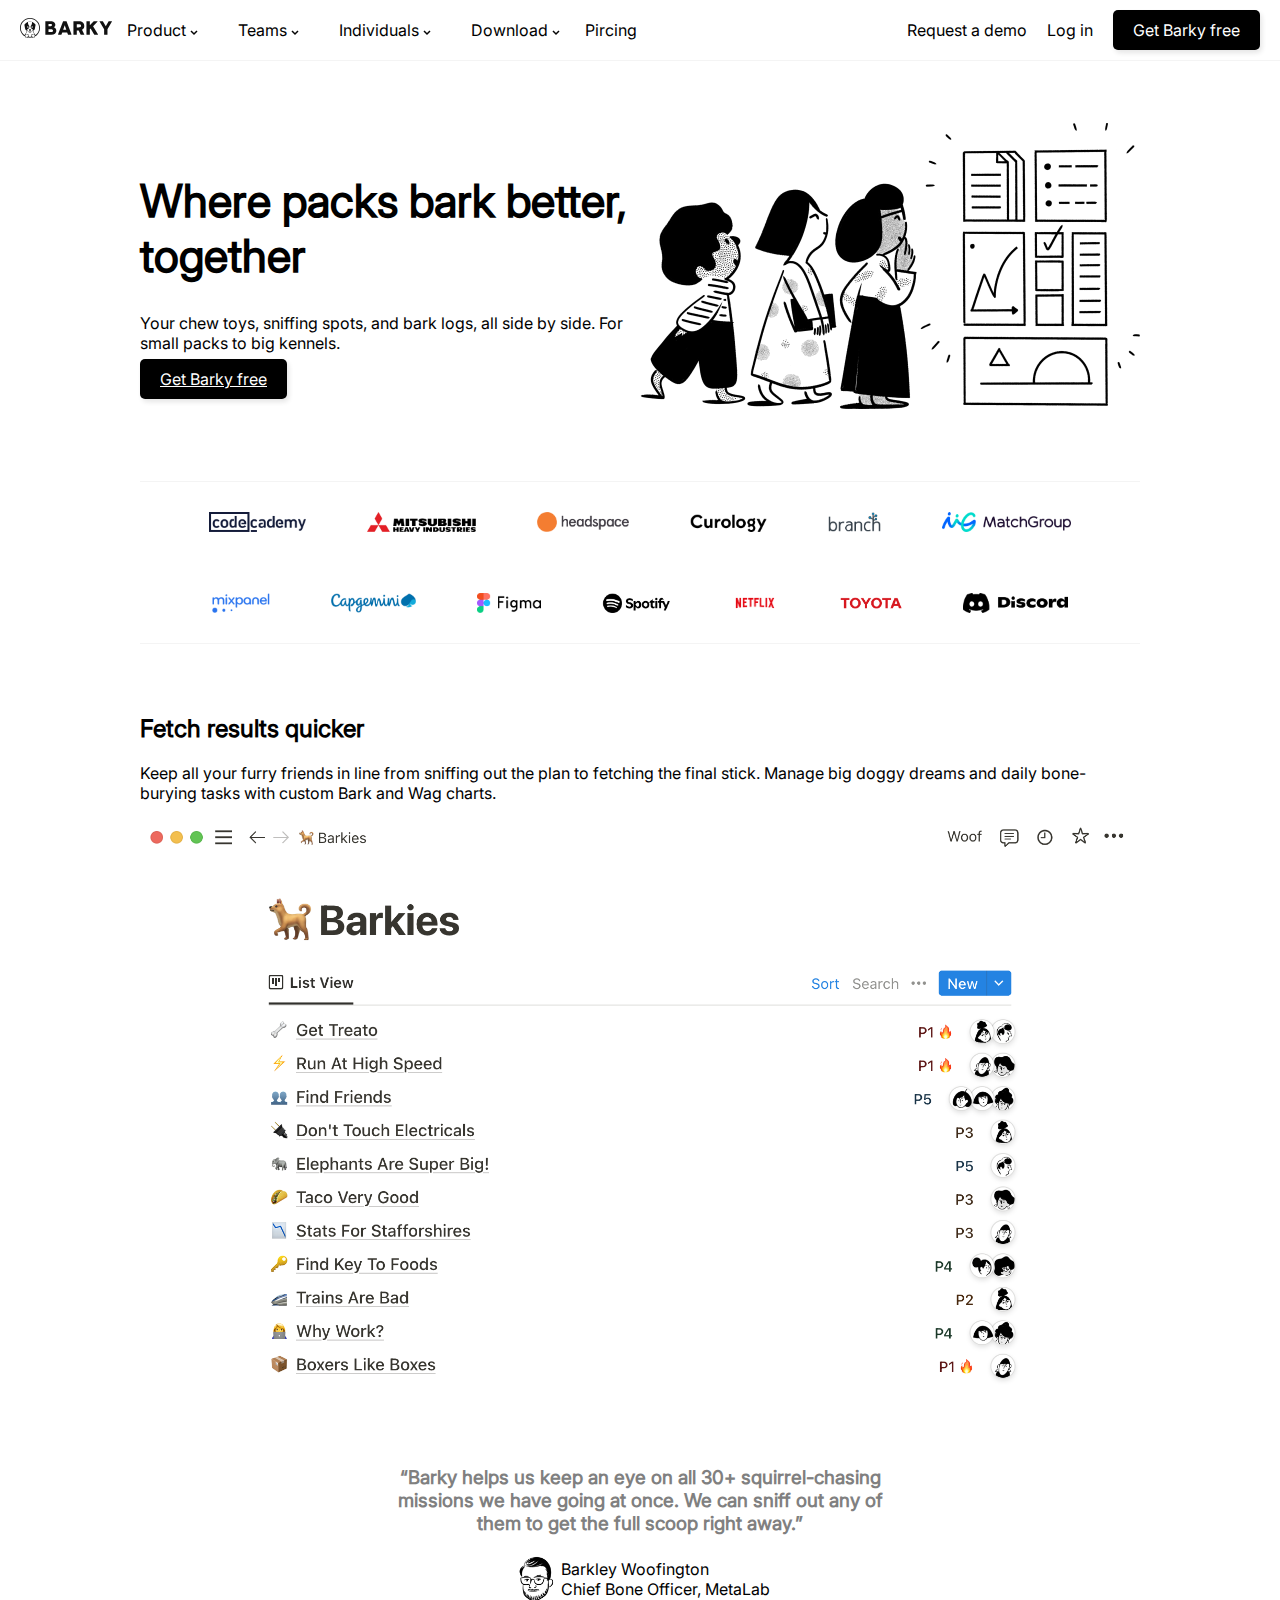
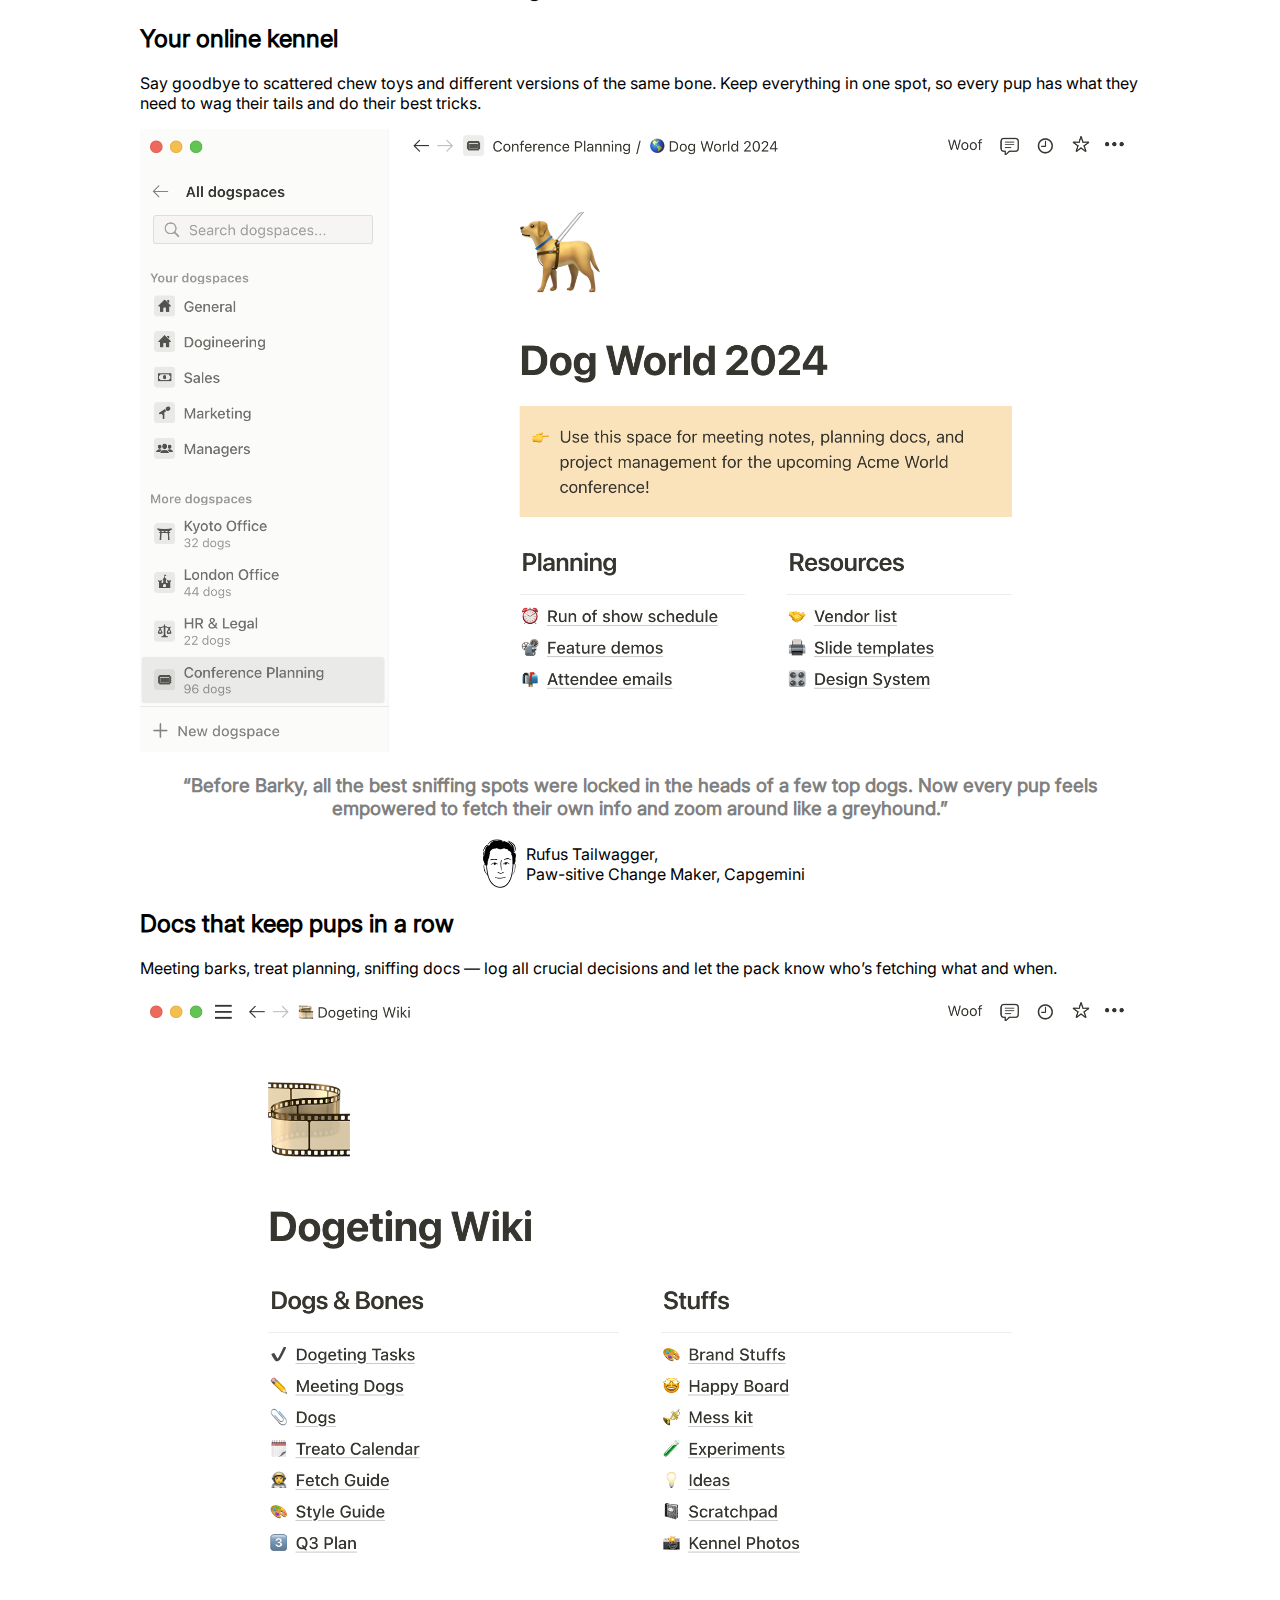
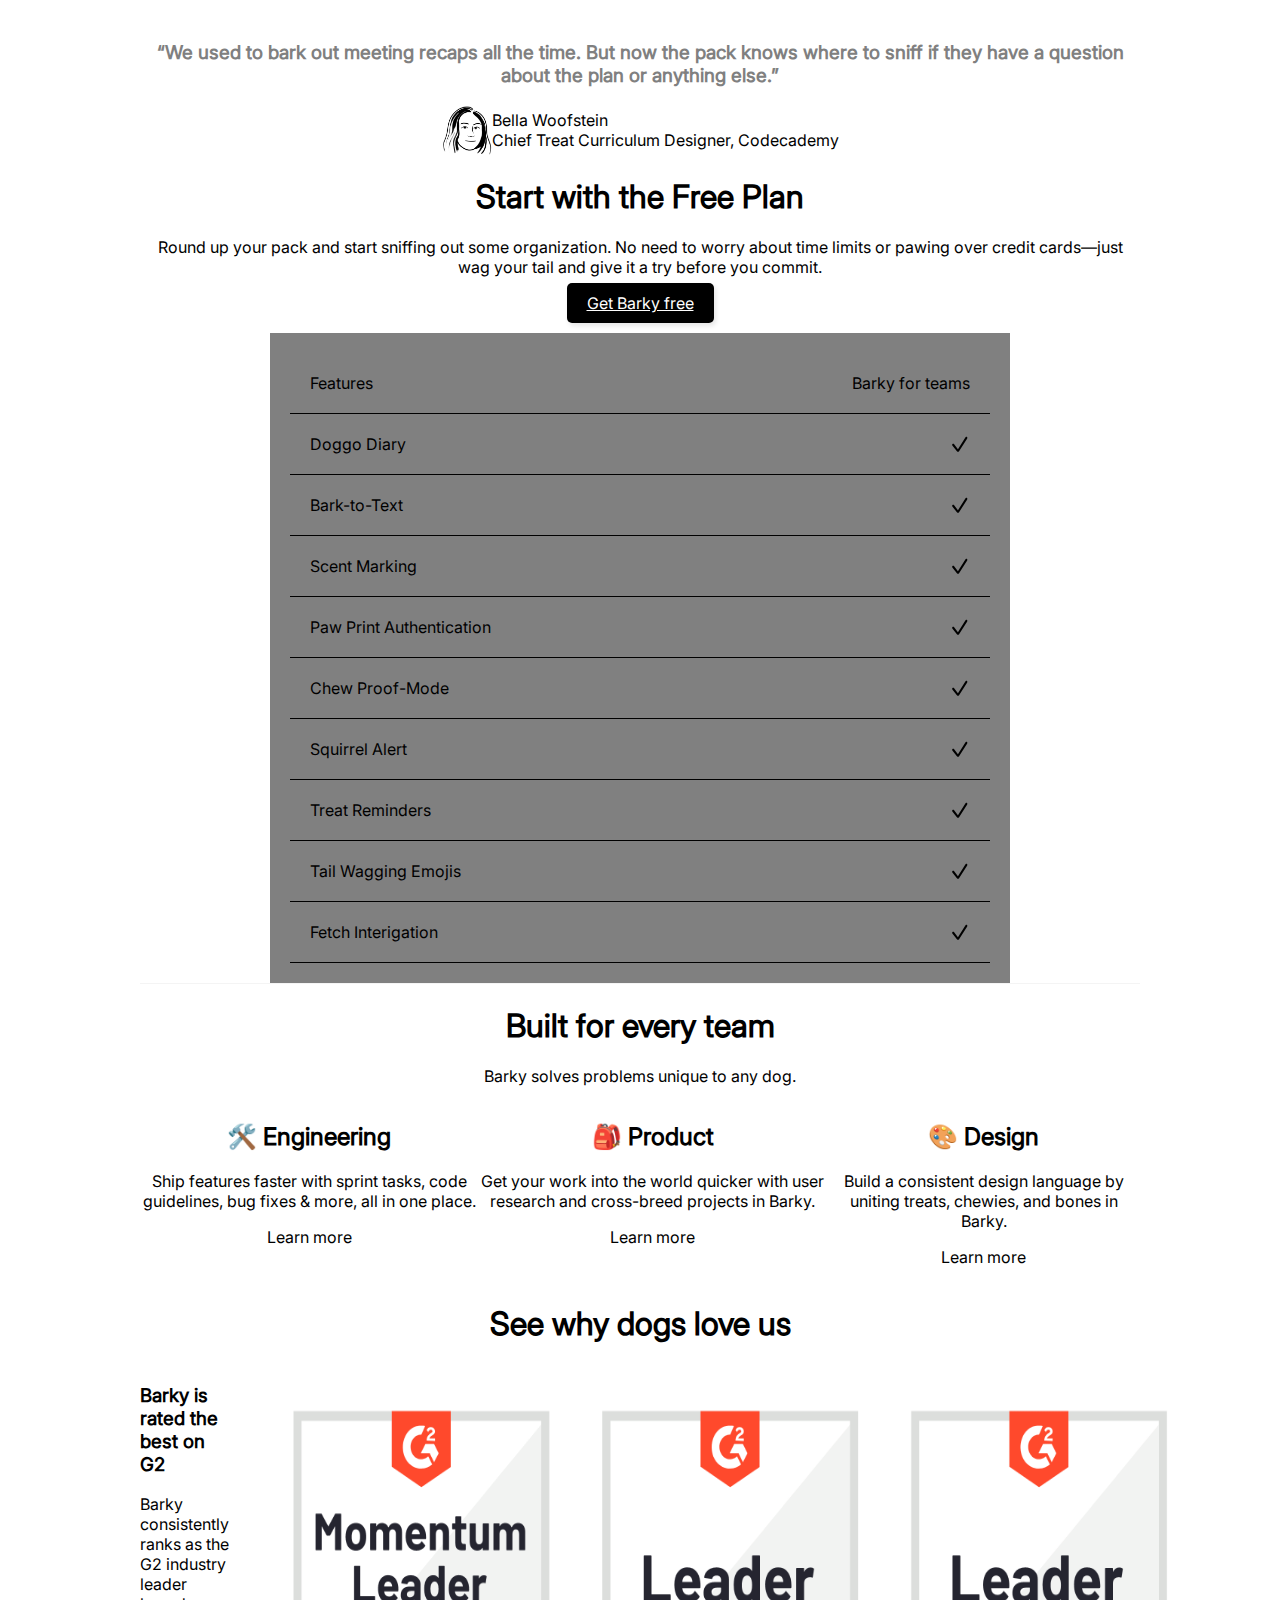
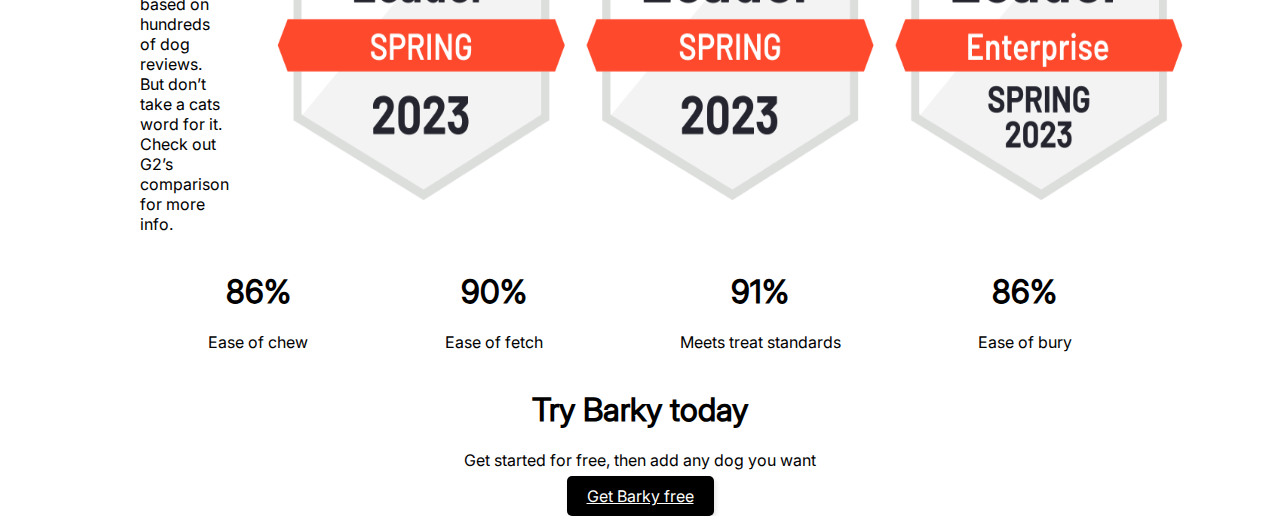
==== index.html @ e31aa0f7 "Main är bygd, saknar design." ====
<!DOCTYPE html>
<html>

<head>
    <meta charset="utf-8">
    <title>Barky</title>
    <link rel="stylesheet" href="index.css">
</head>

<body>
    <header>
        <div class="navbar">
            <div class="logo">
                <img src="material/brand.svg" alt="Logo" />
            </div>
            <div class="menu">
                <div class="menu-item">Product <img src="material/nav-caret.svg">
                    <div class="dropdown-content">

                        <div class="dropdown-item">
                            <img src="material/nav-icon-01.svg" class="dropdown-logo">
                            <div class="dropdown-text">
                                <p class="dropdown-title">AI</p>
                                <p class="dropdown-description">Integrated AI assistant</p>
                            </div>
                        </div>
                        <div class="dropdown-item">
                            <img src="material/nav-icon-02.svg" class="dropdown-logo">
                            <div class="dropdown-text">
                                <p class="dropdown-title">Docs</p>
                                <p class="dropdown-description">Simple & powerful</p>
                            </div>
                        </div>
                        <div class="dropdown-item">
                            <img src="material/nav-icon-03.svg" class="dropdown-logo">
                            <div class="dropdown-text">
                                <p class="dropdown-title">Wikis</p>
                                <p class="dropdown-description">Centralize your knowledge</p>
                            </div>
                        </div>
                        <div class="dropdown-item">
                            <img src="material/nav-icon-04.svg" class="dropdown-logo">
                            <div class="dropdown-text">
                                <p class="dropdown-title">Projects</p>
                                <p class="dropdown-description">For every team or size</p>
                            </div>
                        </div>
                        <div class="dropdown-item">
                            <img src="material/nav-icon-05.svg" class="dropdown-logo">
                            <div class="dropdown-text">
                                <p class="dropdown-title">Calendar</p>
                                <p class="dropdown-description">Time and work, together</p>
                            </div>
                        </div>
                        <div class="dropdown-item">
                            <img src="material/nav-icon-06.svg" class="dropdown-logo">
                            <div class="dropdown-text">
                                <p class="dropdown-title">Sites</p>
                                <p class="dropdown-description">Publish anything, fast</p>
                            </div>
                        </div>
                        <div class="dropdown-item">
                            <img src="material/nav-icon-07.svg" class="dropdown-logo">
                            <div class="dropdown-text">
                                <p class="dropdown-title">Templates</p>
                                <p class="dropdown-description">Setups to get you started</p>
                            </div>
                        </div>
                    </div>
                </div>
                <div class="menu-item">Teams <img src="material/nav-caret.svg">
                    <div class="dropdown-content">
                        <div class="dropdown-item">
                            <div class="dropdown-text">
                                <p class="dropdown-title">Product</p>
                            </div>
                        </div>
                        <div class="dropdown-item">
                            <div class="dropdown-text">
                                <p class="dropdown-title">Engineering</p>
                            </div>
                        </div>
                        <div class="dropdown-item">
                            <div class="dropdown-text">
                                <p class="dropdown-title">Design</p>
                            </div>
                        </div>
                        <div class="dropdown-item">
                            <div class="dropdown-text">
                                <p class="dropdown-title">Marketing</p>
                            </div>
                        </div>
                        <div class="dropdown-item">
                            <div class="dropdown-text">
                                <p class="dropdown-title">IT</p>
                            </div>
                        </div>
                        <div class="dropdown-item">
                            <div class="dropdown-text">
                                <p class="dropdown-title">Startups</p>
                            </div>
                        </div>
                        <div class="dropdown-item">
                            <div class="dropdown-text">
                                <p class="dropdown-title">Enterprise</p>

                            </div>
                        </div>
                    </div>
                </div>
                <div class="menu-item">Individuals <img src="material/nav-caret.svg">
                    <div class="dropdown-content">
                        <div class="dropdown-item">
                            <div class="dropdown-text">
                                <p class="dropdown-title">Personal</p>
                            </div>
                        </div>
                        <div class="dropdown-item">
                            <div class="dropdown-text">
                                <p class="dropdown-title">Students</p>
                            </div>
                        </div>
                        <div class="dropdown-item">
                            <div class="dropdown-text">
                                <p class="dropdown-title">Teachers</p>
                            </div>
                        </div>
                        <div class="dropdown-item">
                            <div class="dropdown-text">
                                <p class="dropdown-title">Creators</p>
                            </div>
                        </div>
                    </div>
                </div>
                <div class="menu-item">Download <img src="material/nav-caret.svg">
                    <div class="dropdown-content">
                        <div class="dropdown-item">
                            <div class="dropdown-text">
                                <p class="dropdown-title">Barky</p>
                            </div>
                        </div>
                        <div class="dropdown-item">
                            <div class="dropdown-text">
                                <p class="dropdown-title">Calendar</p>
                            </div>
                        </div>
                        <div class="dropdown-item">
                            <div class="dropdown-text">
                                <p class="dropdown-title">Web Clipper</p>
                            </div>
                        </div>
                        <div class="dropdown-item">
                            <div class="dropdown-text">
                                <p class="dropdown-description">Barky is always at home right in your browser
                                </p>
                            </div>
                        </div>
                    </div>
                </div>
                <div class="right-item">Pircing</div>
            </div>
            <div class="right-menu">
                <div class="right-item">Request a demo</div>
                <div class="right-item">Log in</div>
                <div class="right-item box">Get Barky free</div>
            </div>
        </div>

    </header>
    <main>
        <div id="section-1">
            <div class="text-1">
                <h1>Where packs bark better, together</h1>
                <p>Your chew toys, sniffing spots, and bark logs, all side by side. For small packs to big kennels.
                </p>
                <a class="box" href="">Get Barky free</a>
            </div>

            <img class="tres" src="material/teams-hero.png" alt="">
        </div>
        <div id="section-2">
            <img src="material/company-logo-01.png" alt="">
            <img src="material/company-logo-02.png" alt="">
            <img src="material/company-logo-03.png" alt="">
            <img src="material/company-logo-04.png" alt="">
            <img src="material/company-logo-05.png" alt="">
            <img src="material/company-logo-06.png" alt="">
            <img src="material/company-logo-07.png" alt="">
            <img src="material/company-logo-08.png" alt="">
            <img src="material/company-logo-09.png" alt="">
            <img src="material/company-logo-10.png" alt="">
            <img src="material/company-logo-11.png" alt="">
            <img src="material/company-logo-12.png" alt="">
            <img src="material/company-logo-13.png" alt="">
        </div>
        <div id="section-3">
            <div class="paragraph">
                <h2>Fetch results quicker</h2>
                <p>Keep all your furry friends in line from sniffing out the plan to fetching the final stick. Manage
                    big doggy dreams and daily bone-burying tasks with custom Bark and Wag charts.
                </p>
            </div>
            <img class="hund-bild" src="material/usp-01.png" alt="">
            <h3>“Barky helps us keep an eye on all 30+ squirrel-chasing <br> missions we have going at once. We can
                sniff out
                any of <br> them to get the full scoop right away.”</h3>
            <div class="logo-text">
                <img src="material/face-01.png" alt="">
                <div>
                    <p>Barkley Woofington</p>
                    <p>Chief Bone Officer, MetaLab</p>
                </div>
            </div>
        </div>
        <div id="section-3">
            <div class="paragraph">
                <h2>Your online kennel</h2>
                <p>Say goodbye to scattered chew toys and different versions of the same bone. Keep everything in one
                    spot, so every pup has what they need to wag their tails and do their best tricks.
                </p>
            </div>
            <img class="hund-bild" src="material/usp-02.png" alt="">
            <h3>“Before Barky, all the best sniffing spots were locked in the heads of a few top dogs. Now every pup
                feels empowered to fetch their own info and zoom around like a greyhound.”
            </h3>
            <div class="logo-text">
                <img src="material/face-02.png" alt="">
                <div>
                    <p>Rufus Tailwagger, </p>
                    <p>Paw-sitive Change Maker, Capgemini</p>
                </div>
            </div>
        </div>
        <div id="section-3">
            <div class="paragraph">
                <h2>Docs that keep pups in a row</h2>
                <p>Meeting barks, treat planning, sniffing docs — log all crucial decisions and let the pack know who’s
                    fetching what and when.
                </p>
            </div>
            <img class="hund-bild" src="material/usp-03.png" alt="">
            <h3>“We used to bark out meeting recaps all the time. But now the pack knows where to sniff if they have a
                question about the plan or anything else.”</h3>
            <div class="logo-text">
                <img src="material/face-03.png" alt="">
                <div>
                    <p>Bella Woofstein</p>
                    <p>Chief Treat Curriculum Designer, Codecademy</p>
                </div>
            </div>
        </div>
        <div id="section-4">
            <div class="text-top">
                <h1>Start with the Free Plan</h1>
                <p>Round up your pack and start sniffing out some organization. No need to worry about time limits or
                    pawing over credit cards—just wag your tail and give it a try before you commit.</p>
                <a class="box" href="">Get Barky free</a>
            </div>
            <div class="grey-text-box">
                <div class="grey-text">
                    <p>Features</p>
                    <p>Barky for teams</p>
                </div>
                <div class="grey-text">
                    <p>Doggo Diary</p>
                    <img src="material/check.svg" alt="">
                </div>
                <div class="grey-text">
                    <p>Bark-to-Text</p>
                    <img src="material/check.svg" alt="">
                </div>
                <div class="grey-text">
                    <p>Scent Marking</p>
                    <img src="material/check.svg" alt="">
                </div>
                <div class="grey-text">
                    <p>Paw Print Authentication</p>
                    <img src="material/check.svg" alt="">
                </div>
                <div class="grey-text">
                    <p>Chew Proof-Mode</p>
                    <img src="material/check.svg" alt="">
                </div>
                <div class="grey-text">
                    <p>Squirrel Alert</p>
                    <img src="material/check.svg" alt="">
                </div>
                <div class="grey-text">
                    <p>Treat Reminders</p>
                    <img src="material/check.svg" alt="">
                </div>
                <div class="grey-text">
                    <p>Tail Wagging Emojis</p>
                    <img src="material/check.svg" alt="">
                </div>
                <div class="grey-text">
                    <p>Fetch Interigation</p>
                    <img src="material/check.svg" alt="">
                </div>
            </div>
        </div>
        <div id="section-5">
            <div class="white-text-box">
                <h1>Built for every team</h1>
                <p>Barky solves problems unique to any dog.</p>
            </div>
            <div class="container">
                <div>
                    <h2>🛠️ Engineering</h2>
                    <p>Ship features faster with sprint tasks, code guidelines, bug fixes & more, all in one place.
                    </p>
                    <p>Learn more</p>
                </div>
                <div>
                    <h2>🎒 Product</h2>
                    <p>Get your work into the world quicker with user research and cross-breed projects in Barky.</p>
                    <p>Learn more</p>
                </div>
                <div>
                    <h2>🎨 Design</h2>
                    <p>Build a consistent design language by uniting treats, chewies, and bones in Barky.</p>
                    <p>Learn more</p>
                </div>

            </div>
        </div>
        <div id="section-6">
            <h1>See why dogs love us</h1>
            <div class="badges-box">
                <div>
                    <h3>Barky is rated the best on G2</h3>
                    <p>Barky consistently ranks as the G2 industry leader based on hundreds of dog reviews. But don’t
                        take
                        a cats word for it. Check out G2’s comparison for more info.</p>
                </div>
                <img src="material/badges.png" alt="">
            </div>
            <div class="statistic">
                <div>
                    <h1>86%</h1>
                    <p>Ease of chew</p>
                </div>
                <div>
                    <h1>90%</h1>
                    <p>Ease of fetch</p>
                </div>
                <div>
                    <h1>91%</h1>
                    <p>Meets treat standards</p>
                </div>
                <div>
                    <h1>86%</h1>
                    <p>Ease of bury</p>
                </div>
            </div>
        </div>
        <div id="section-7">
            <h1>Try Barky today</h1>
            <p>Get started for free, then add any dog you want</p>
            <a class="box" href="">Get Barky free</a>
        </div>
    </main>
</body>

</html>
---- index.css ----
body {
    margin: 0;
    font-family: 'inter';
}

.box {
    background-color: black;
    color: white;
    border-radius: 4px;
    box-shadow: 2px 3px 5px rgba(0, 0, 0, 0.1);
}

@font-face {
    font-family: 'inter';
    src: url(material/Inter.ttf);
    font-weight: normal;
    font-style: normal;
}



/* Header */

.navbar {
    display: flex;
    justify-content: space-between;
    align-items: center;
    padding: 10px 20px;
    border-bottom: 1px solid #f4f4f4;
    position: sticky;
    top: 0;
    z-index: 1000;
    background-color: white;
}

.logo img {
    height: 20px;
}

.menu {
    display: flex;
    gap: 10px;
    justify-content: space-around;
    align-items: center;
}

.menu-item {
    position: relative;
    cursor: pointer;
    color: black;
    padding: 10px 15px;
    text-align: center;

}

.menu-item:hover {
    background-color: #f4f4f4;
    border-radius: 3px;
}

.dropdown-content {

    position: absolute;
    background-color: white;
    min-width: 250px;

    display: none;
}

.menu-item:hover .dropdown-content {
    display: block;
    opacity: 1;
}

.dropdown-item {
    display: flex;
    align-items: center;
    padding: 2px 10px;
}

.dropdown-logo {
    height: 20px;
    width: 20px;
    margin-right: 10px;
    border: 1px solid #ddd;
    padding: 3px;
}

.dropdown-text {
    display: flex;
    flex-direction: column;
    justify-content: center;
    text-align: left;
}

.dropdown-title {
    margin-bottom: 3px;
    margin-top: 3px;
    font-size: 13;
}

.dropdown-description {
    color: gray;
    font-size: 12px;
    margin-top: 3px;
    margin-bottom: 3px;
}

.dropdown-item:hover {
    background-color: #f4f4f4;
    margin: 3px;
    border-radius: 3px;
}

.right-menu {
    display: flex;
    gap: 20px;
    align-items: center;
    margin-left: auto;
}

.right-item {
    cursor: pointer;
}

.box {
    background-color: black;
    color: white;
    padding: 10px 20px;
    border-radius: 5px;
    text-align: center;
}

.box:hover {
    background-color: #c5c4c4;
}


/* Header */

/* Main */

main {
    max-width: 1000px;
    margin-left: auto;
    margin-right: auto;
}

#section-1 {
    display: flex;
    align-items: center;
    margin-top: 60px;
    justify-content: space-between;

}

.text-1 {
    max-width: 50%;

}

.text-1 h1 {
    font-weight: 650;
    font-size: 45px;
}



.tres {
    max-width: 50%;
}

#section-2 {
    display: flex;
    justify-content: center;
    flex-wrap: wrap;
    gap: 1px;
    margin: 70px 0;
    border-bottom: 1px solid #f4f4f4;
    border-top: 1px solid #f4f4f4;
}

#section-2 img {
    height: 20px;
    margin: 30px;
}

#section-3 {}

#section-3 .pragraph {
    width: 50%;
}

#section-3 .hund-bild {
    width: 100%;
}

#section-3 h3 {
    color: gray;
    text-align: center;
}

.logo-text {
    display: flex;
    align-items: center;
    justify-content: center;
}

.logo-text img {
    width: 50px;

}

.logo-text p {
    margin: 0;
}

#section-4 {
    border-bottom: 1px solid #f4f4f4;
    margin-left: auto;
    margin-right: auto;

}

.text-top {
    text-align: center;
}

.grey-text {
    display: flex;
    justify-content: space-between;
    align-items: center;

    padding: 20px;
    border-bottom: 1px solid black;
}

.grey-text img {
    width: 20px;
    height: 20px;
}

.grey-text-box {
    margin-top: 20px;
    padding: 20px;
    background-color: grey;
    width: 70%;
    margin-left: auto;
    margin-right: auto;
}

.grey-text p {
    margin: 0;
}

#section-5 {
    text-align: center;
}

.container {
    display: flex;
}

#section-6 {}

#section-6 h1 {
    text-align: center;
}

.badges-box {
    display: flex;
}

.badges-box img {
    width: 100%;
}

.statistic {
    display: flex;
    justify-content: space-around;
}

#section-7 {
    text-align: center;
}

/* Main */
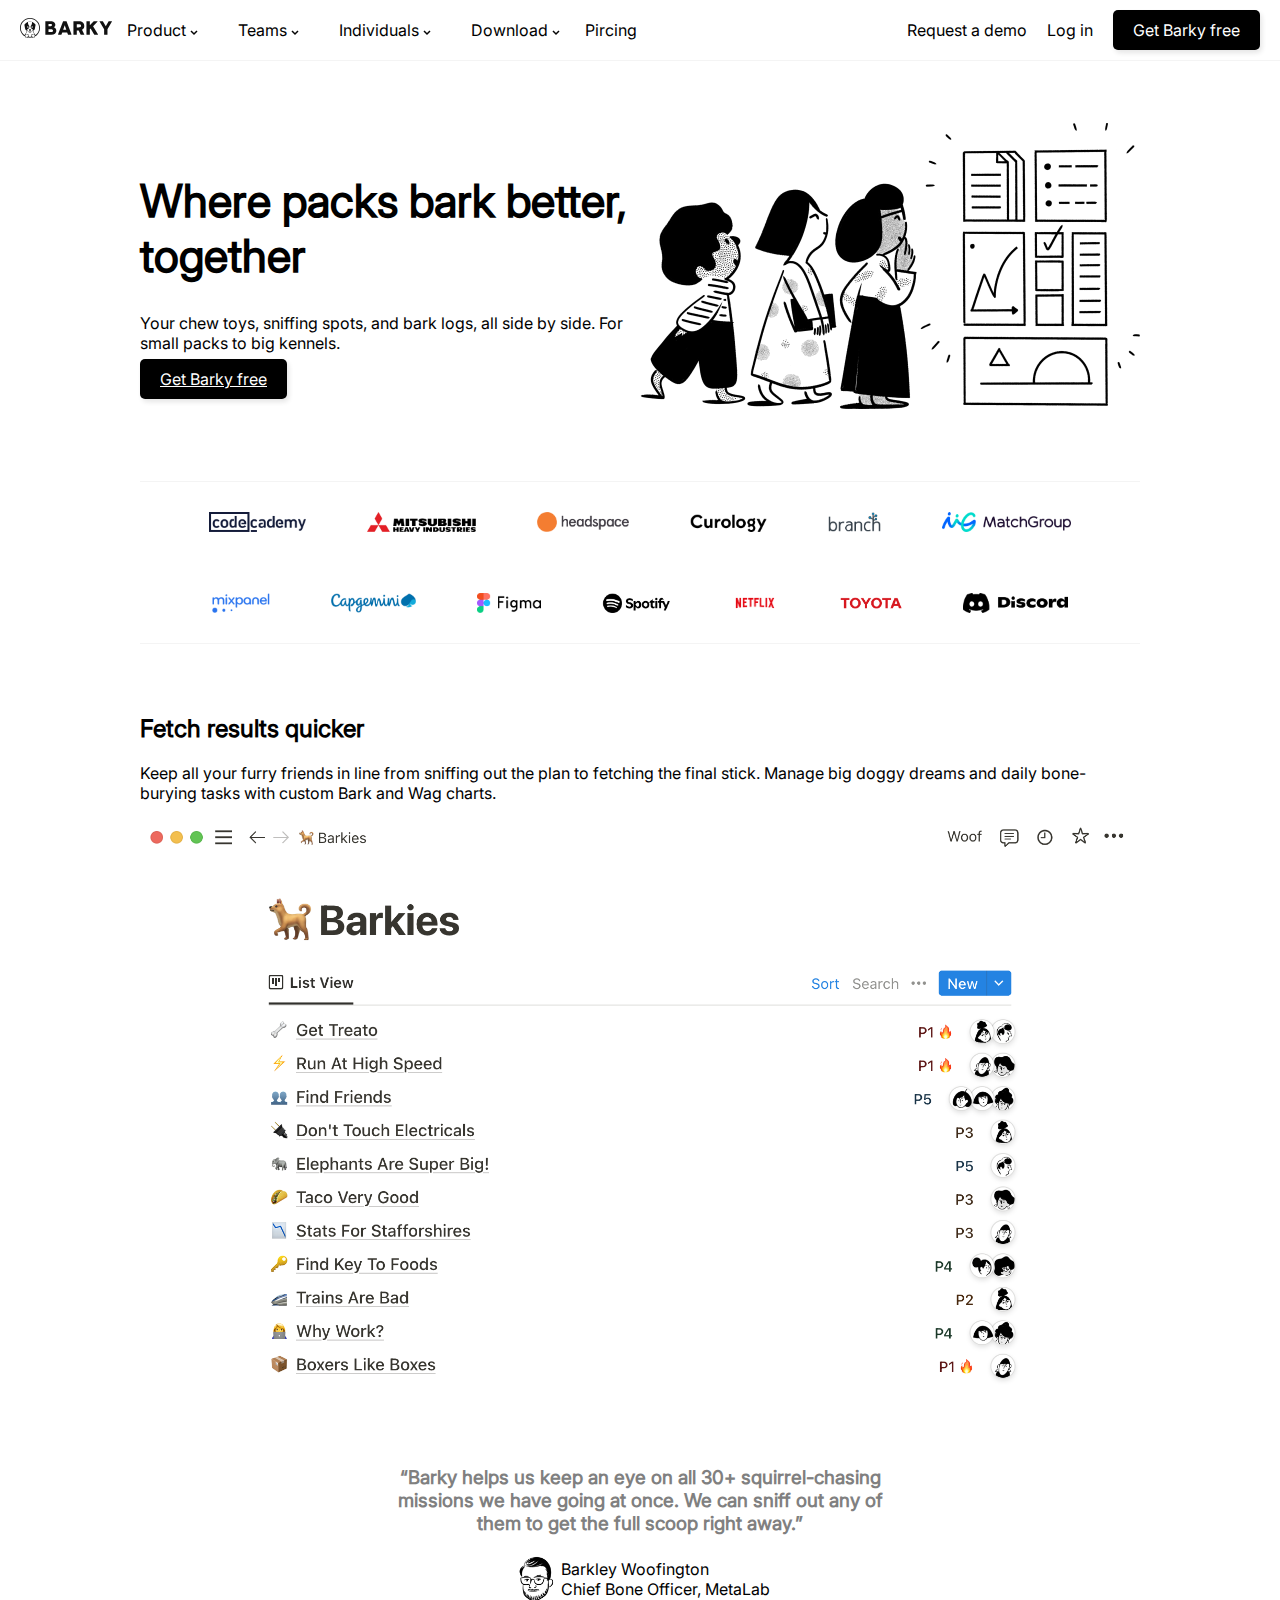
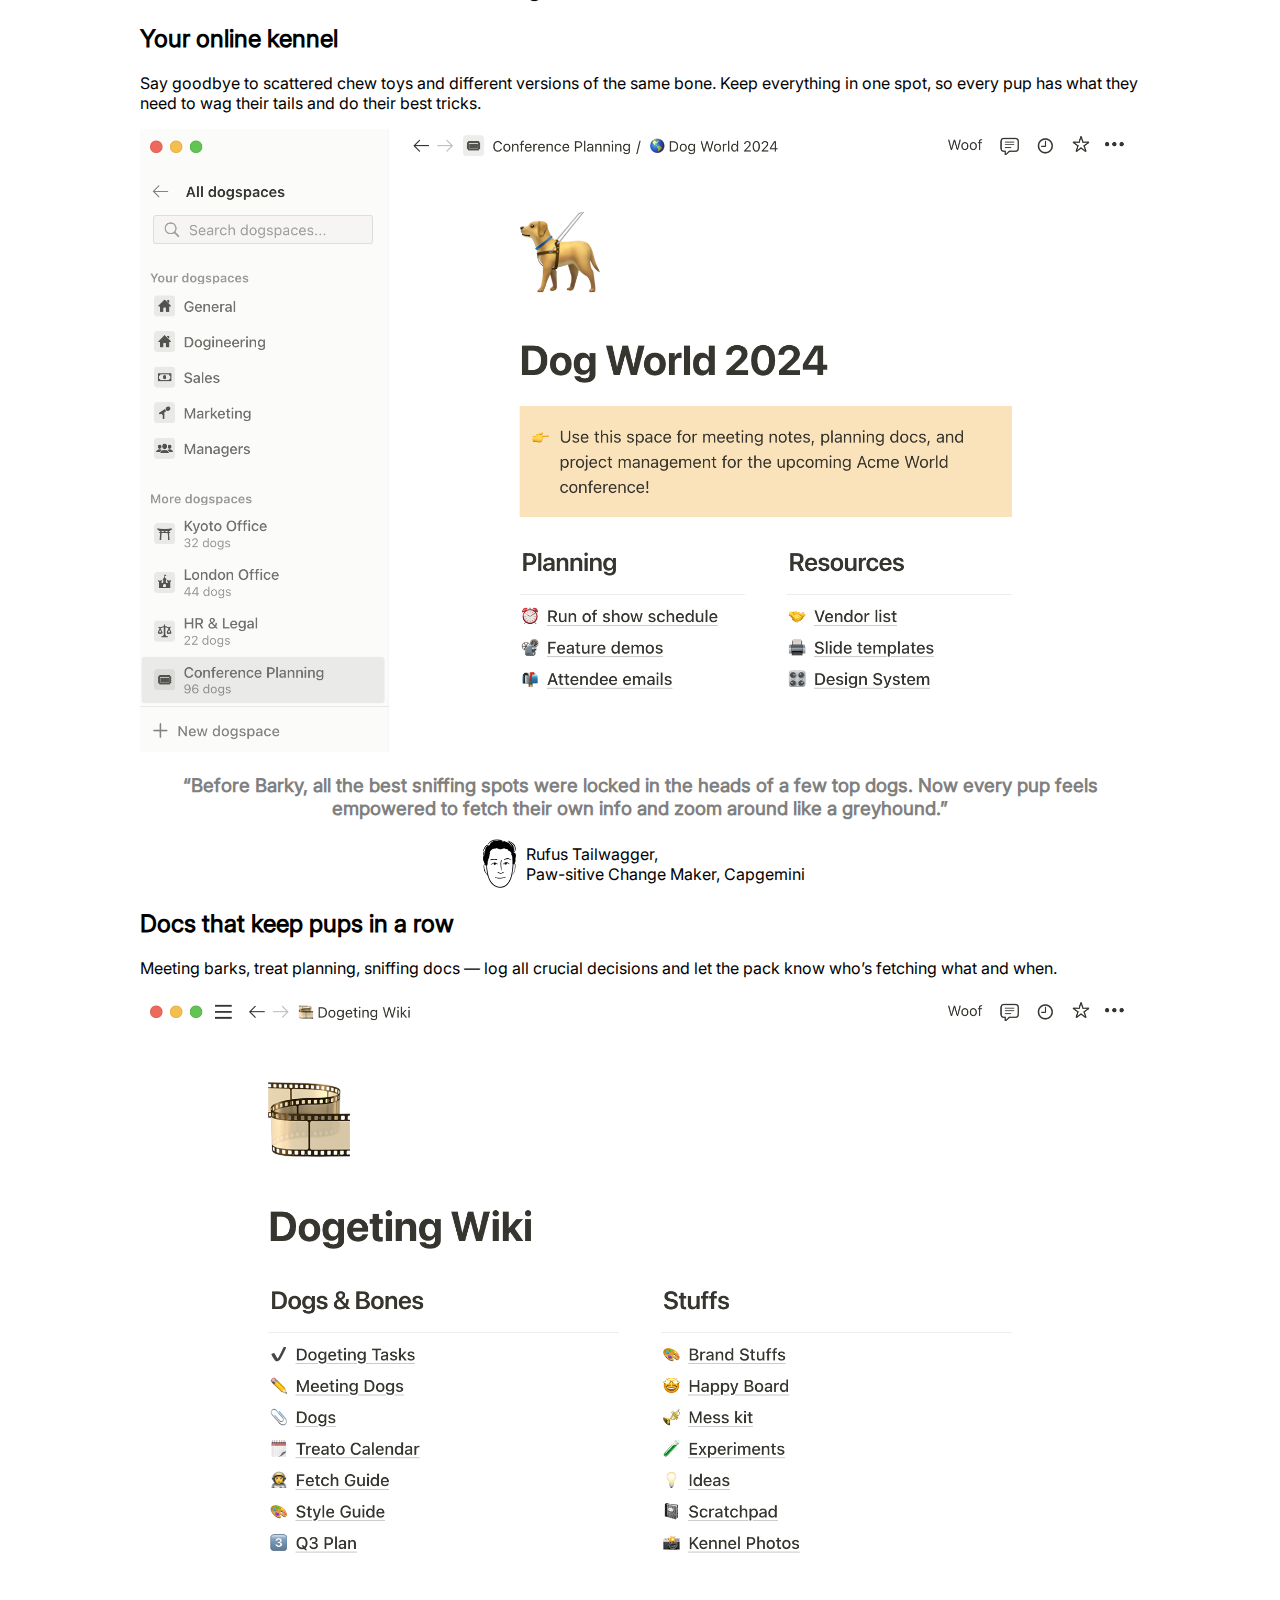
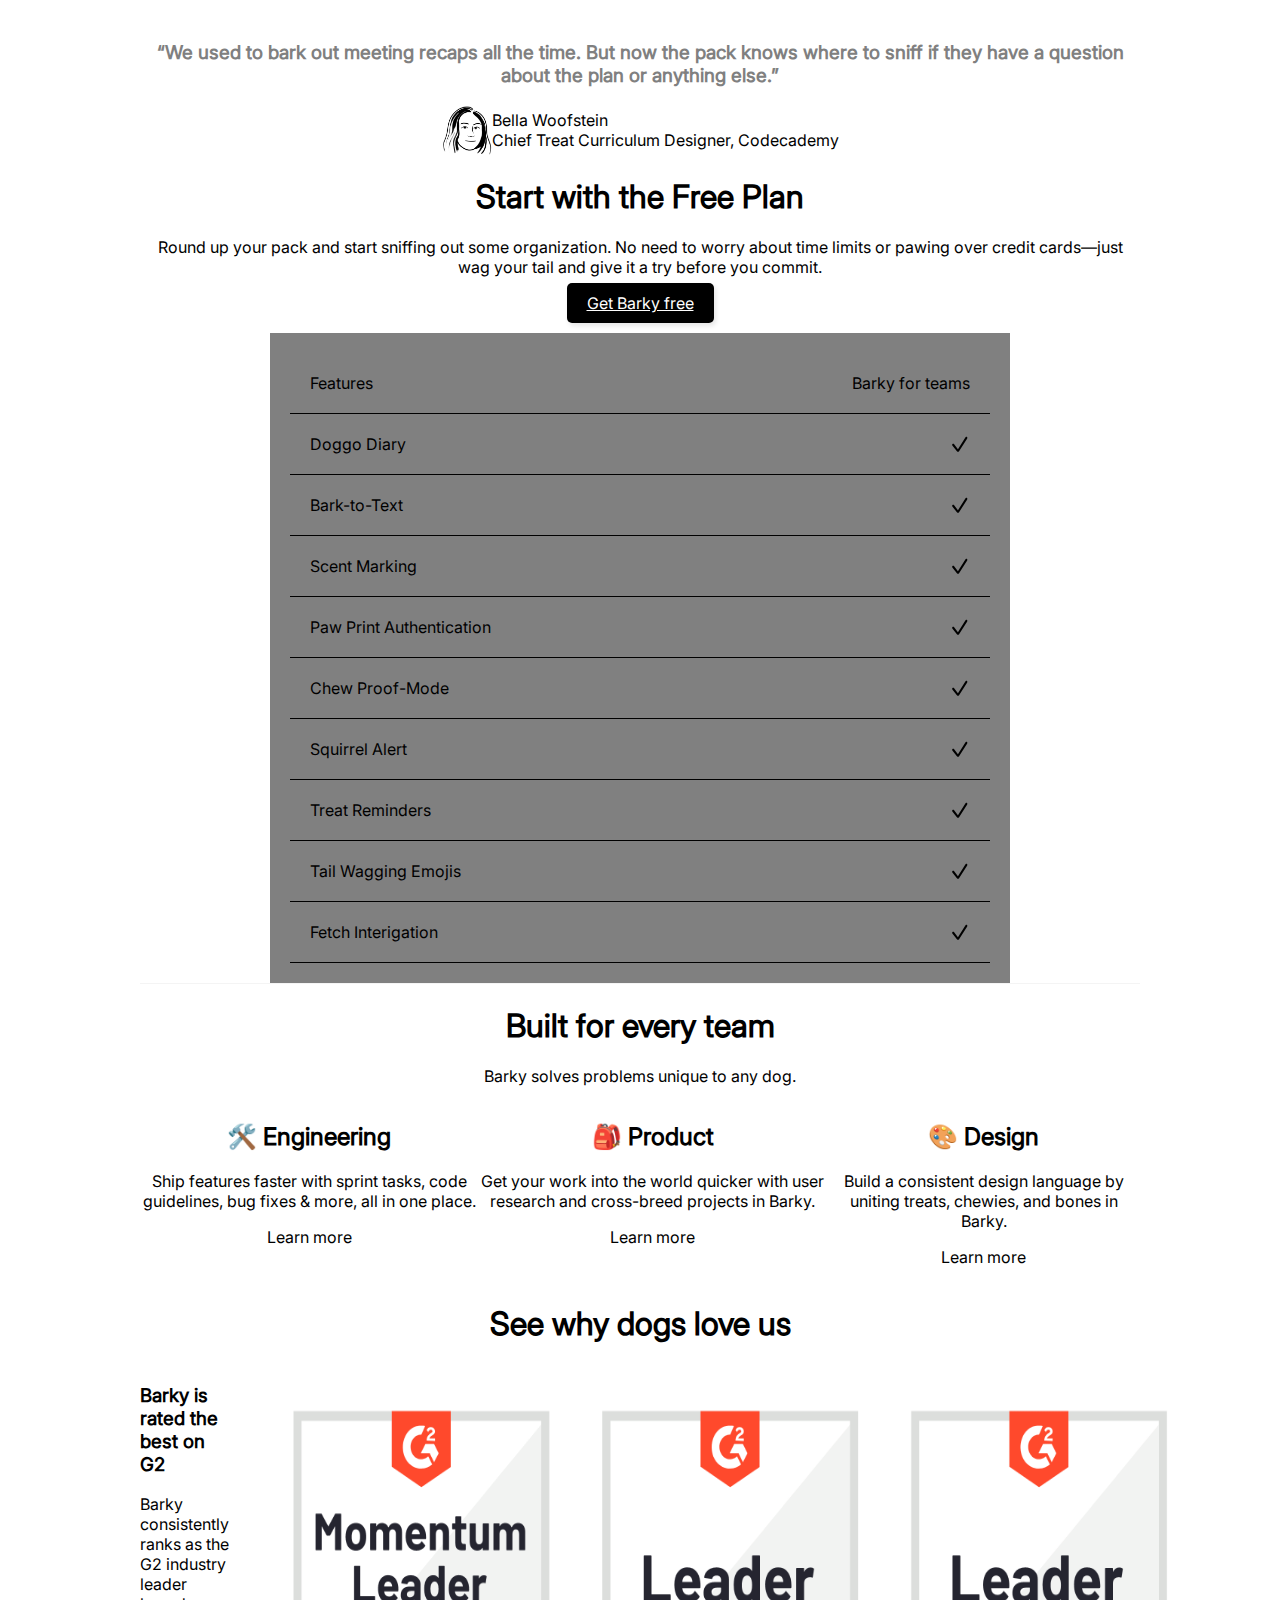
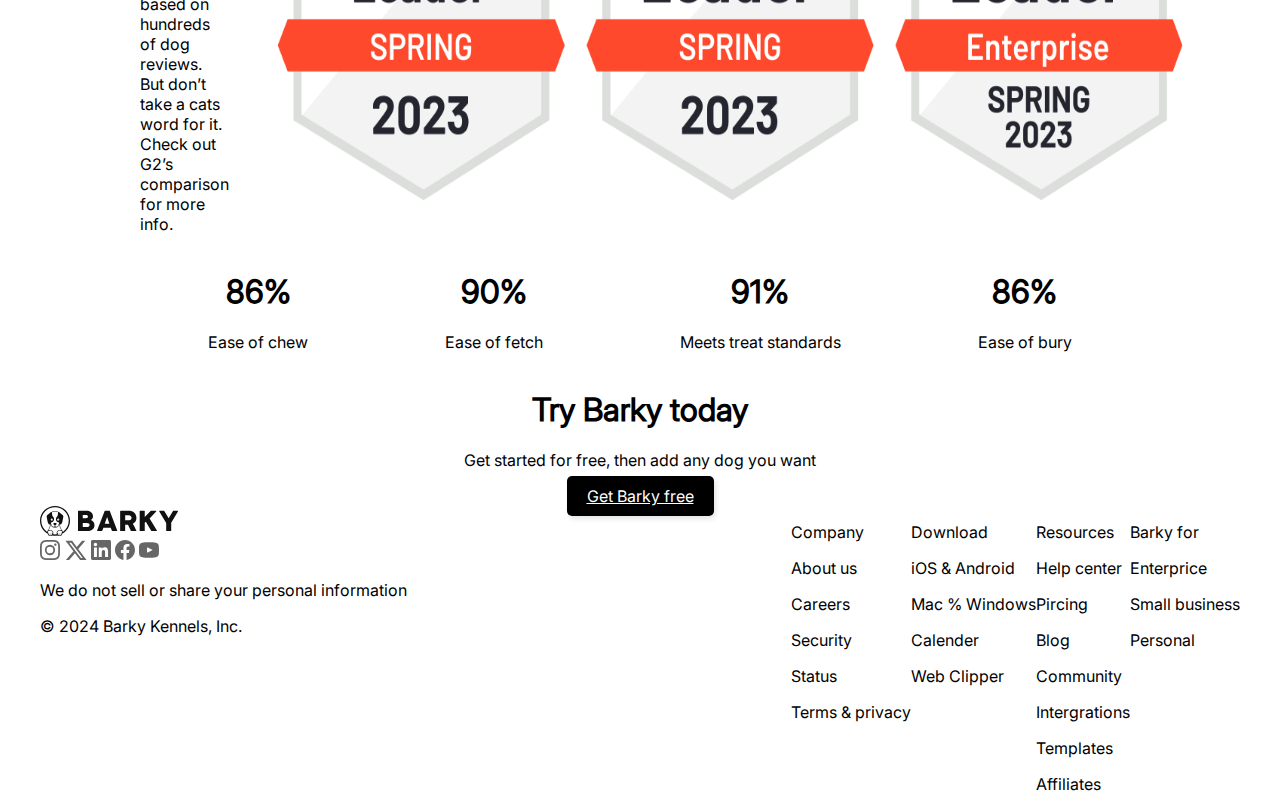
==== commit 491196c2: "Hemsidan är nu skapad för desktop version." ====
--- a/index.html
+++ b/index.html
@@ -360,6 +360,55 @@
             <a class="box" href="">Get Barky free</a>
         </div>
     </main>
+    <footer>
+        <div id="section-8">
+            <div class="logo-column">
+                <img class="brand-logo" src="material/brand.svg" alt="">
+                <div class="logo-row">
+                    <img src="material/share-01.svg" alt="">
+                    <img src="material/share-02.svg" alt="">
+                    <img src="material/share-03.svg" alt="">
+                    <img src="material/share-04.svg" alt="">
+                    <img src="material/share-05.svg" alt="">
+                </div>
+                <p>We do not sell or share your personal information</p>
+                <p>&copy; 2024 Barky Kennels, Inc.</p>
+            </div>
+            <div class="information-links">
+                <div class="column-1">
+                    <p>Company</p>
+                    <p>About us</p>
+                    <p>Careers</p>
+                    <p>Security</p>
+                    <p>Status</p>
+                    <p>Terms & privacy</p>
+                </div>
+                <div class="column-1">
+                    <p>Download</p>
+                    <p>iOS & Android</p>
+                    <p>Mac % Windows</p>
+                    <p>Calender</p>
+                    <p>Web Clipper</p>
+                </div>
+                <div class="column-1">
+                    <p>Resources</p>
+                    <p>Help center</p>
+                    <p>Pircing</p>
+                    <p>Blog</p>
+                    <p>Community</p>
+                    <p>Intergrations</p>
+                    <p>Templates</p>
+                    <p>Affiliates</p>
+                </div>
+                <div class="column-1">
+                    <p>Barky for</p>
+                    <p>Enterprice</p>
+                    <p>Small business</p>
+                    <p>Personal</p>
+                </div>
+            </div>
+        </div>
+    </footer>
 </body>
 
 </html>--- a/index.css
+++ b/index.css
@@ -27,6 +27,7 @@
     align-items: center;
     padding: 10px 20px;
     border-bottom: 1px solid #f4f4f4;
+    position: fixed;
     position: sticky;
     top: 0;
     z-index: 1000;
@@ -284,4 +285,31 @@
     text-align: center;
 }
 
-/* Main */+/* Main */
+
+/* Footer */
+
+footer {
+    max-width: 1200px;
+    margin-left: auto;
+    margin-right: auto;
+}
+
+#section-8 {
+    display: flex;
+    justify-content: space-between;
+}
+
+.brand-logo {
+    height: 30px;
+}
+
+.logo-row img {
+    height: 20px;
+}
+
+.information-links {
+    display: flex;
+}
+
+/* Footer */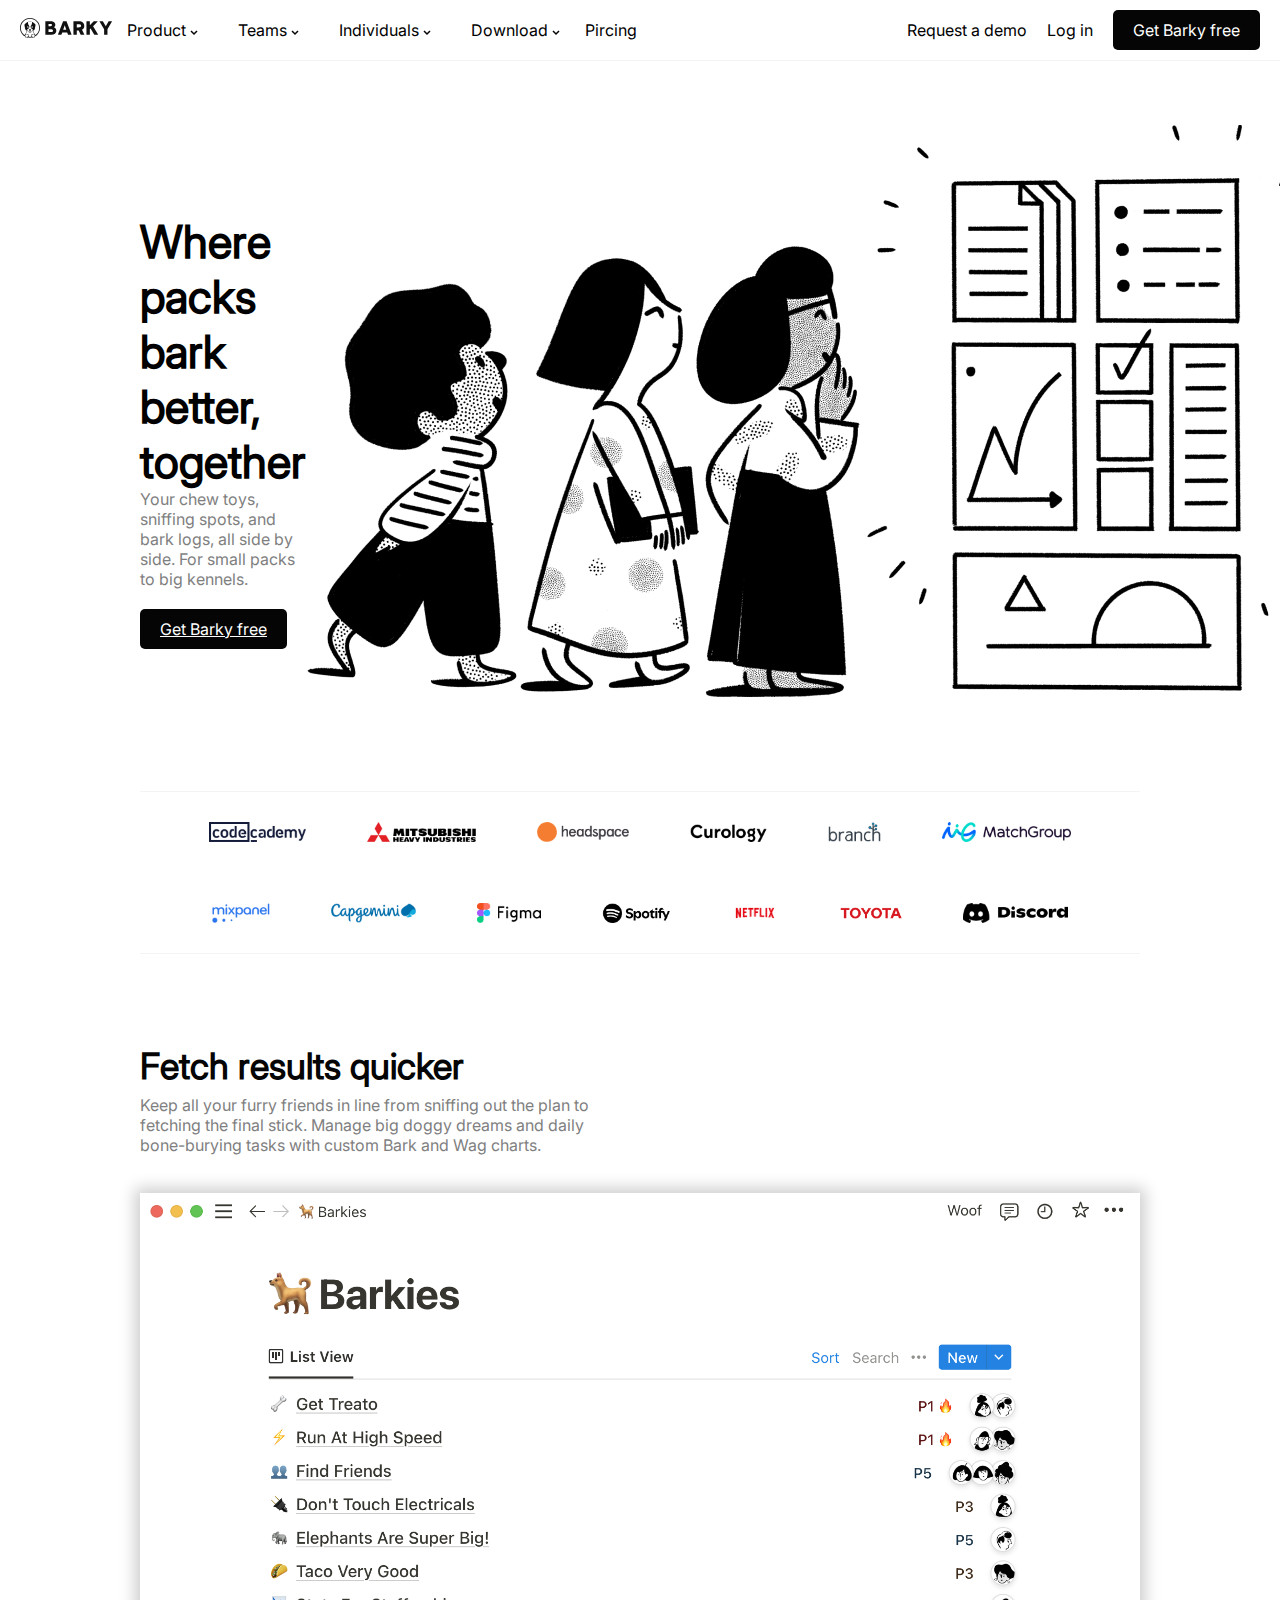
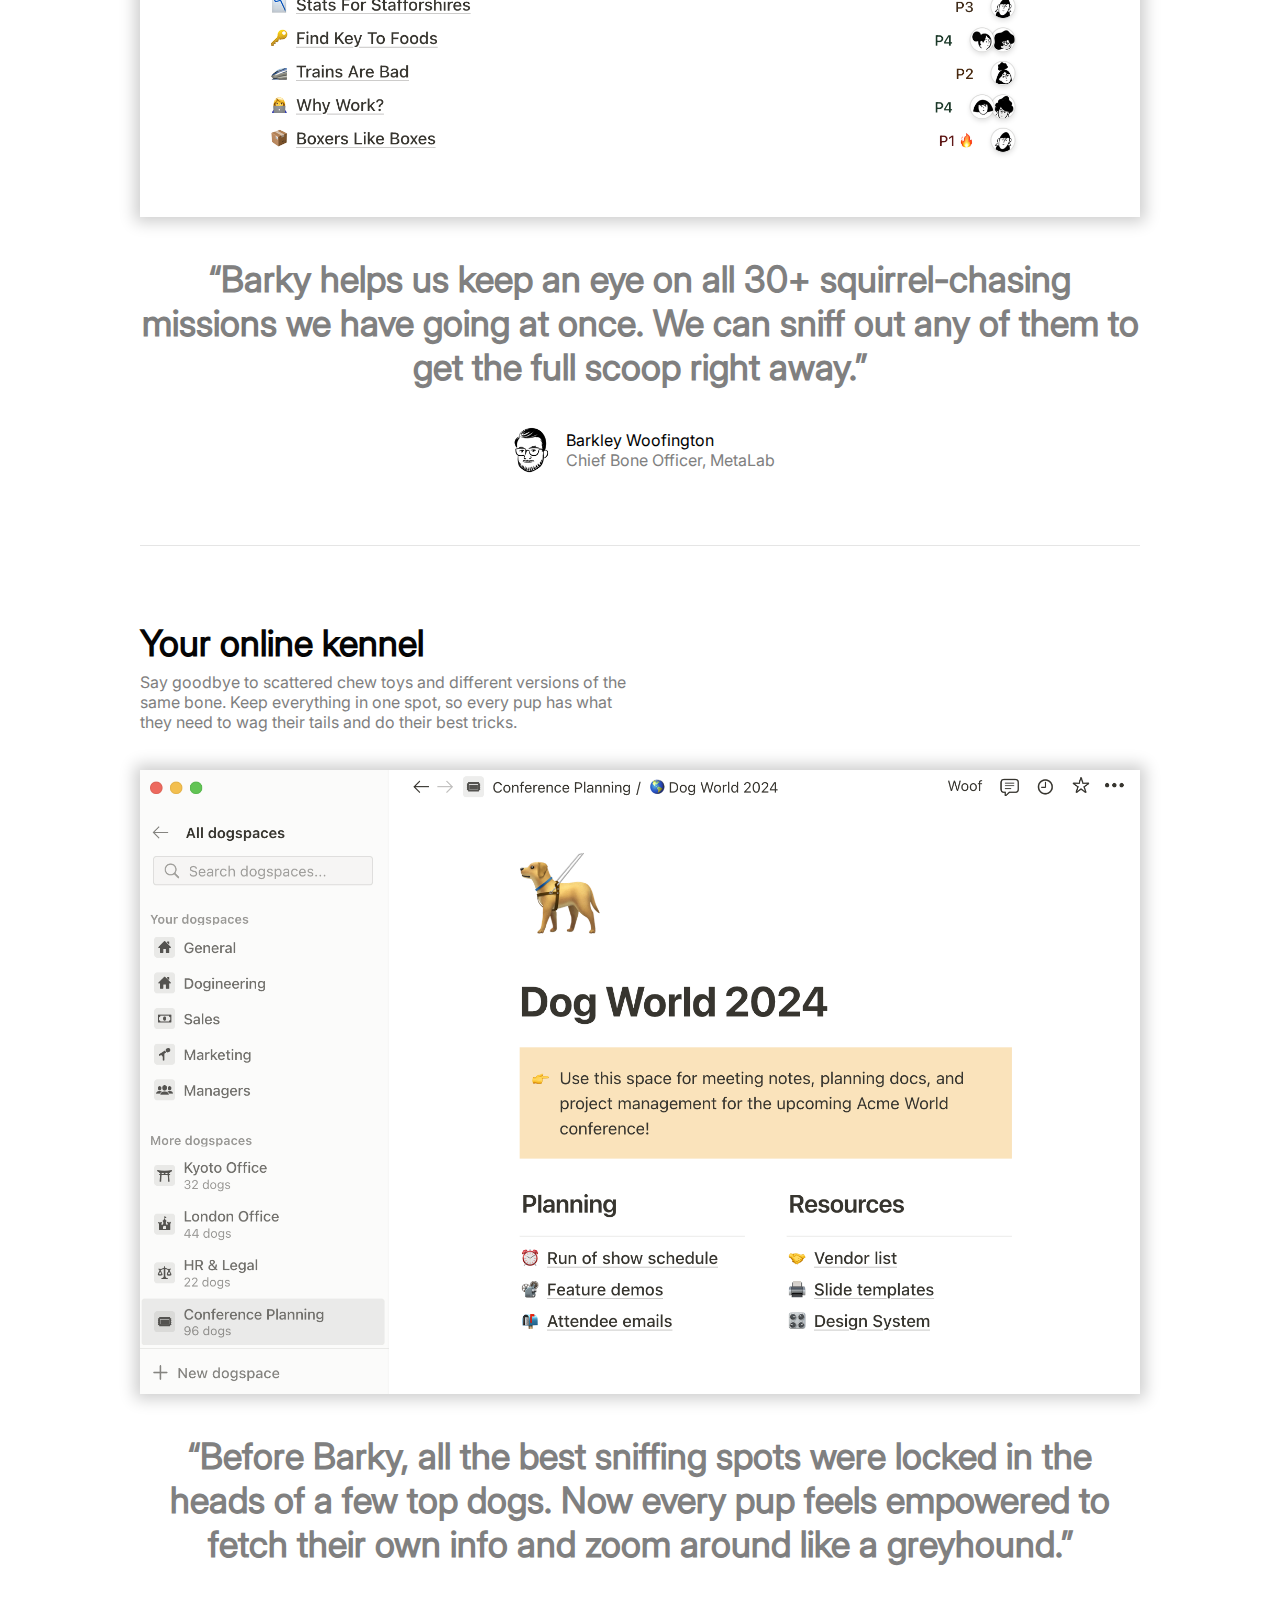
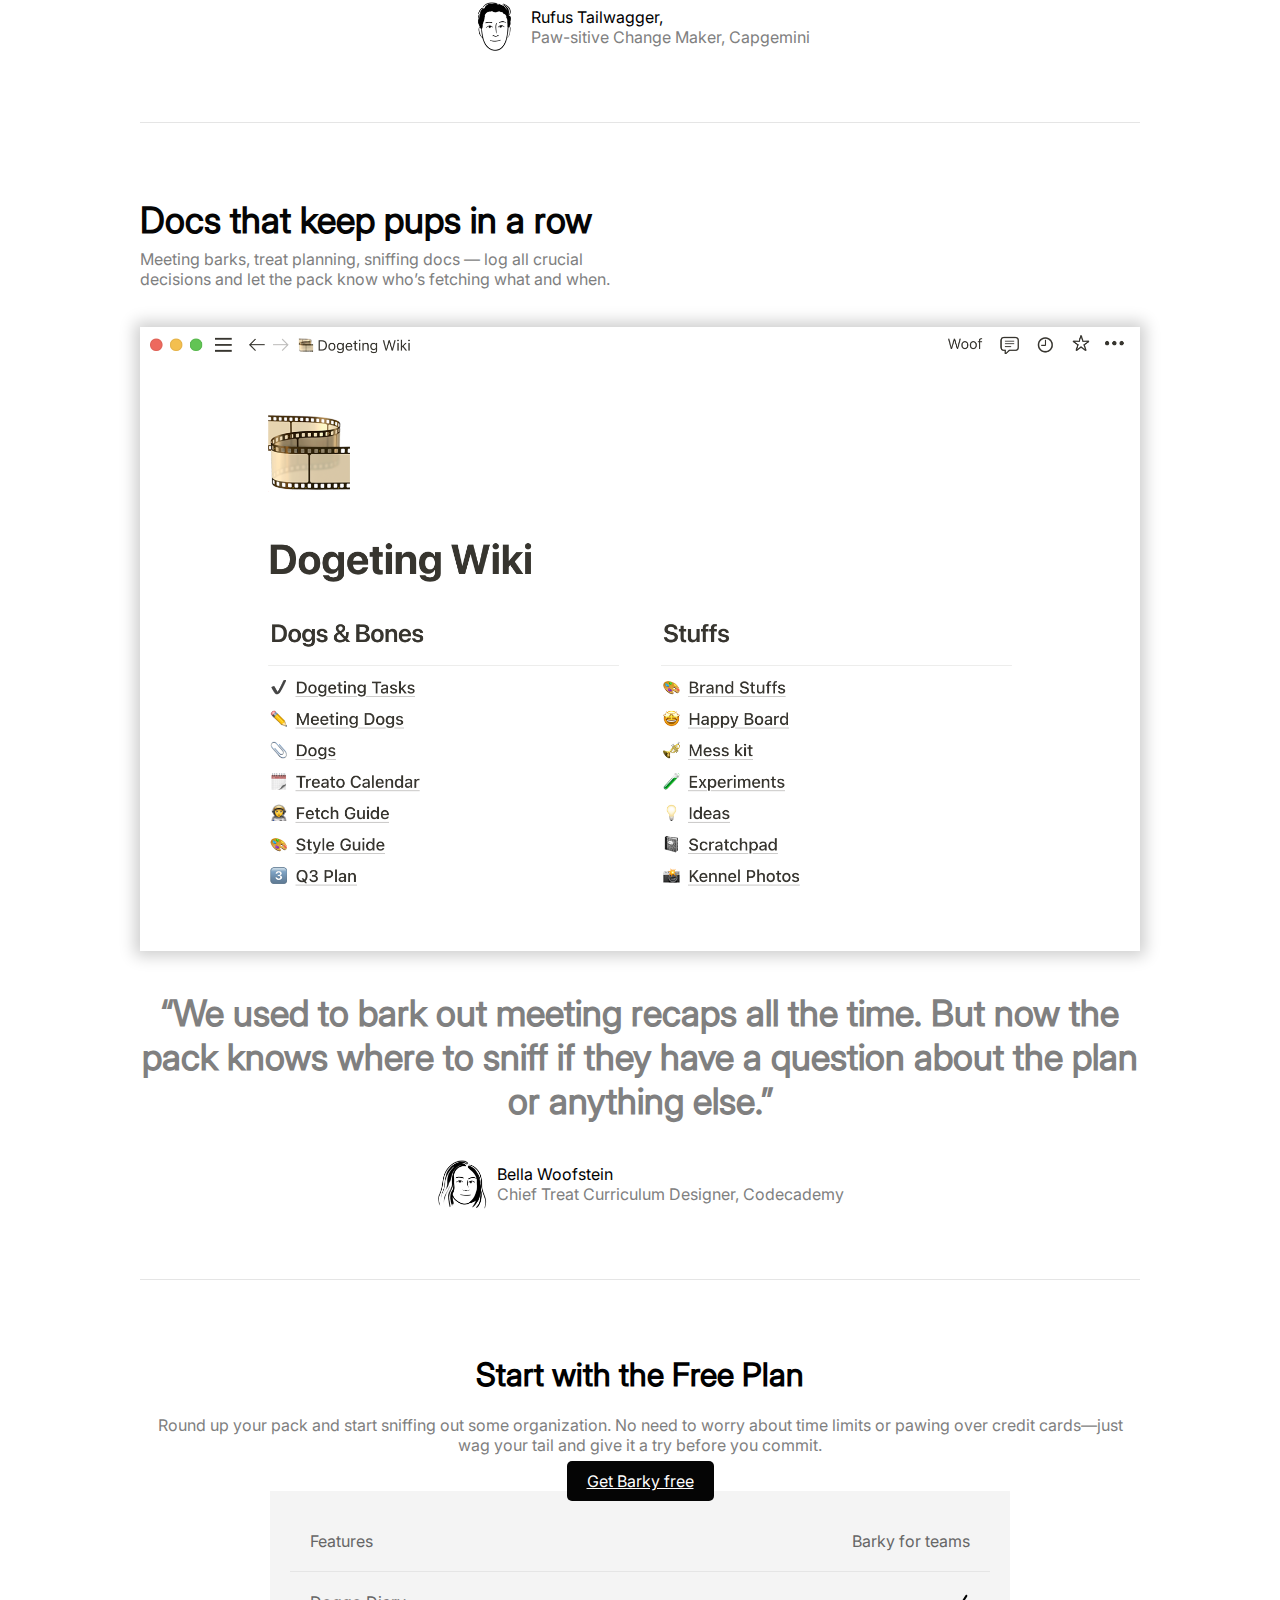
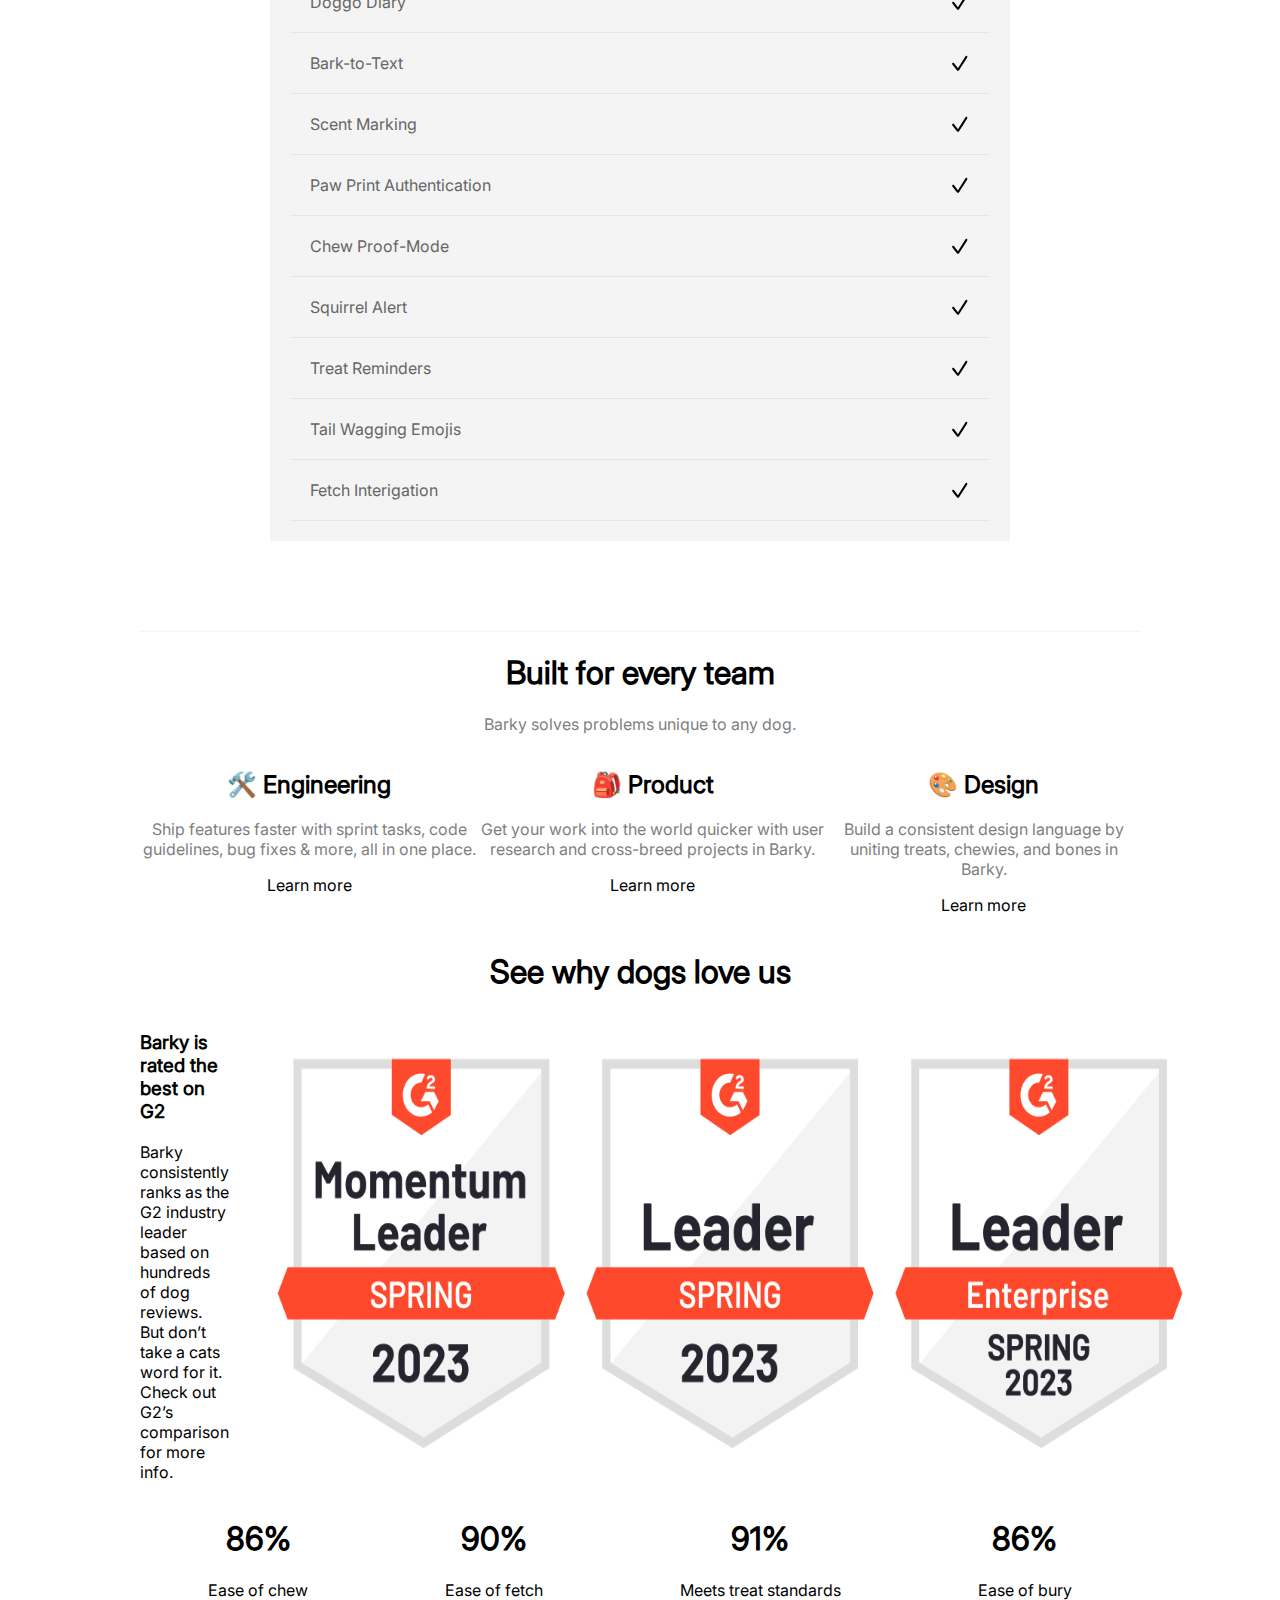
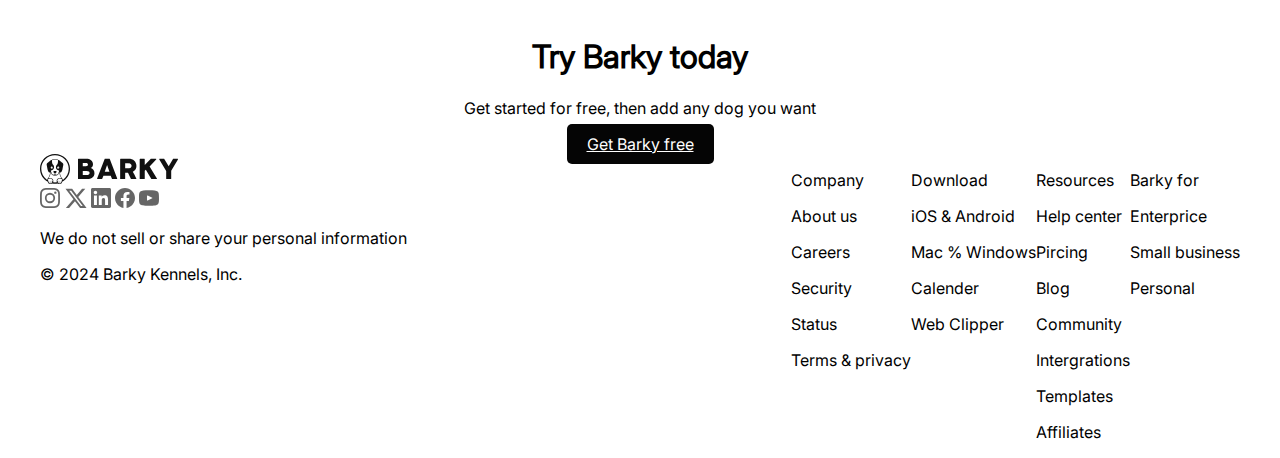
==== commit a2c19f84: "Färger och fonts på section 1, 2, 3." ====
--- a/index.html
+++ b/index.html
@@ -171,7 +171,8 @@
         <div id="section-1">
             <div class="text-1">
                 <h1>Where packs bark better, together</h1>
-                <p>Your chew toys, sniffing spots, and bark logs, all side by side. For small packs to big kennels.
+                <p class="grey-paragraph">Your chew toys, sniffing spots, and bark logs, all side by side. For small
+                    packs to big kennels.
                 </p>
                 <a class="box" href="">Get Barky free</a>
             </div>
@@ -196,26 +197,28 @@
         <div id="section-3">
             <div class="paragraph">
                 <h2>Fetch results quicker</h2>
-                <p>Keep all your furry friends in line from sniffing out the plan to fetching the final stick. Manage
+                <p class="grey-paragraph">Keep all your furry friends in line from sniffing out the plan to fetching the
+                    final stick. Manage
                     big doggy dreams and daily bone-burying tasks with custom Bark and Wag charts.
                 </p>
             </div>
             <img class="hund-bild" src="material/usp-01.png" alt="">
-            <h3>“Barky helps us keep an eye on all 30+ squirrel-chasing <br> missions we have going at once. We can
+            <h3>“Barky helps us keep an eye on all 30+ squirrel-chasing missions we have going at once. We can
                 sniff out
-                any of <br> them to get the full scoop right away.”</h3>
+                any of them to get the full scoop right away.”</h3>
             <div class="logo-text">
                 <img src="material/face-01.png" alt="">
                 <div>
                     <p>Barkley Woofington</p>
-                    <p>Chief Bone Officer, MetaLab</p>
+                    <p class="work-title">Chief Bone Officer, MetaLab</p>
                 </div>
             </div>
         </div>
         <div id="section-3">
             <div class="paragraph">
                 <h2>Your online kennel</h2>
-                <p>Say goodbye to scattered chew toys and different versions of the same bone. Keep everything in one
+                <p class="grey-paragraph">Say goodbye to scattered chew toys and different versions of the same bone.
+                    Keep everything in one
                     spot, so every pup has what they need to wag their tails and do their best tricks.
                 </p>
             </div>
@@ -227,14 +230,15 @@
                 <img src="material/face-02.png" alt="">
                 <div>
                     <p>Rufus Tailwagger, </p>
-                    <p>Paw-sitive Change Maker, Capgemini</p>
+                    <p class="work-title">Paw-sitive Change Maker, Capgemini</p>
                 </div>
             </div>
         </div>
         <div id="section-3">
             <div class="paragraph">
                 <h2>Docs that keep pups in a row</h2>
-                <p>Meeting barks, treat planning, sniffing docs — log all crucial decisions and let the pack know who’s
+                <p class="grey-paragraph">Meeting barks, treat planning, sniffing docs — log all crucial decisions and
+                    let the pack know who’s
                     fetching what and when.
                 </p>
             </div>
@@ -245,14 +249,15 @@
                 <img src="material/face-03.png" alt="">
                 <div>
                     <p>Bella Woofstein</p>
-                    <p>Chief Treat Curriculum Designer, Codecademy</p>
+                    <p class="work-title">Chief Treat Curriculum Designer, Codecademy</p>
                 </div>
             </div>
         </div>
         <div id="section-4">
             <div class="text-top">
                 <h1>Start with the Free Plan</h1>
-                <p>Round up your pack and start sniffing out some organization. No need to worry about time limits or
+                <p class="grey-paragraph">Round up your pack and start sniffing out some organization. No need to worry
+                    about time limits or
                     pawing over credit cards—just wag your tail and give it a try before you commit.</p>
                 <a class="box" href="">Get Barky free</a>
             </div>
@@ -302,23 +307,26 @@
         <div id="section-5">
             <div class="white-text-box">
                 <h1>Built for every team</h1>
-                <p>Barky solves problems unique to any dog.</p>
+                <p class="grey-paragraph">Barky solves problems unique to any dog.</p>
             </div>
             <div class="container">
                 <div>
                     <h2>🛠️ Engineering</h2>
-                    <p>Ship features faster with sprint tasks, code guidelines, bug fixes & more, all in one place.
+                    <p class="grey-paragraph">Ship features faster with sprint tasks, code guidelines, bug fixes & more,
+                        all in one place.
                     </p>
                     <p>Learn more</p>
                 </div>
                 <div>
                     <h2>🎒 Product</h2>
-                    <p>Get your work into the world quicker with user research and cross-breed projects in Barky.</p>
+                    <p class="grey-paragraph">Get your work into the world quicker with user research and cross-breed
+                        projects in Barky.</p>
                     <p>Learn more</p>
                 </div>
                 <div>
                     <h2>🎨 Design</h2>
-                    <p>Build a consistent design language by uniting treats, chewies, and bones in Barky.</p>
+                    <p class="grey-paragraph">Build a consistent design language by uniting treats, chewies, and bones
+                        in Barky.</p>
                     <p>Learn more</p>
                 </div>
 
--- a/index.css
+++ b/index.css
@@ -1,13 +1,7 @@
 body {
     margin: 0;
     font-family: 'inter';
-}
-
-.box {
-    background-color: black;
-    color: white;
-    border-radius: 4px;
-    box-shadow: 2px 3px 5px rgba(0, 0, 0, 0.1);
+
 }
 
 @font-face {
@@ -17,6 +11,9 @@
     font-style: normal;
 }
 
+.grey-paragraph {
+    color: #7f7f7f;
+}
 
 
 /* Header */
@@ -125,7 +122,7 @@
 }
 
 .box {
-    background-color: black;
+    background-color: #050505;
     color: white;
     padding: 10px 20px;
     border-radius: 5px;
@@ -163,12 +160,18 @@
 .text-1 h1 {
     font-weight: 650;
     font-size: 45px;
-}
-
+    margin-bottom: 0;
+
+}
+
+.text-1 p {
+    margin-top: 0;
+    margin-bottom: 30px;
+}
 
 
 .tres {
-    max-width: 50%;
+    width: 100%;
 }
 
 #section-2 {
@@ -176,7 +179,7 @@
     justify-content: center;
     flex-wrap: wrap;
     gap: 1px;
-    margin: 70px 0;
+    margin: 90px 0;
     border-bottom: 1px solid #f4f4f4;
     border-top: 1px solid #f4f4f4;
 }
@@ -184,27 +187,52 @@
 #section-2 img {
     height: 20px;
     margin: 30px;
-}
-
-#section-3 {}
-
-#section-3 .pragraph {
-    width: 50%;
+
+}
+
+#section-3 {
+    margin: 75px 0;
+    border-bottom: solid 1px #e5e5e5;
+}
+
+#section-3 .paragraph {
+    width: 49%;
+    margin: 38px 0;
+}
+
+.paragraph p {
+    margin-top: 7px;
 }
 
 #section-3 .hund-bild {
     width: 100%;
+    box-shadow: 0px 0px 15px 5px rgba(0, 0, 0, 0.2);
+}
+
+#section-3 h2 {
+    font-size: 36px;
+    font-weight: 650;
+    color: #050505;
+    margin-bottom: 0;
 }
 
 #section-3 h3 {
     color: gray;
     text-align: center;
+    font-size: 36px;
+    font-weight: 650;
 }
 
 .logo-text {
     display: flex;
     align-items: center;
     justify-content: center;
+    gap: 10px;
+    margin-bottom: 70px;
+}
+
+.work-title {
+    color: gray;
 }
 
 .logo-text img {
@@ -233,7 +261,7 @@
     align-items: center;
 
     padding: 20px;
-    border-bottom: 1px solid black;
+    border-bottom: 1px solid #e5e5e5;
 }
 
 .grey-text img {
@@ -244,14 +272,14 @@
 .grey-text-box {
     margin-top: 20px;
     padding: 20px;
-    background-color: grey;
+    background-color: #f4f4f4;
     width: 70%;
-    margin-left: auto;
-    margin-right: auto;
+    margin: 0 auto 90px auto;
 }
 
 .grey-text p {
     margin: 0;
+    color: #666666;
 }
 
 #section-5 {
@@ -266,6 +294,8 @@
 
 #section-6 h1 {
     text-align: center;
+    background-color: #050505, #121212, #353535, #666666,
+        #7f7f7f, #999999, #e5e5e5, #f4f4f4 och #087fe7;
 }
 
 .badges-box {
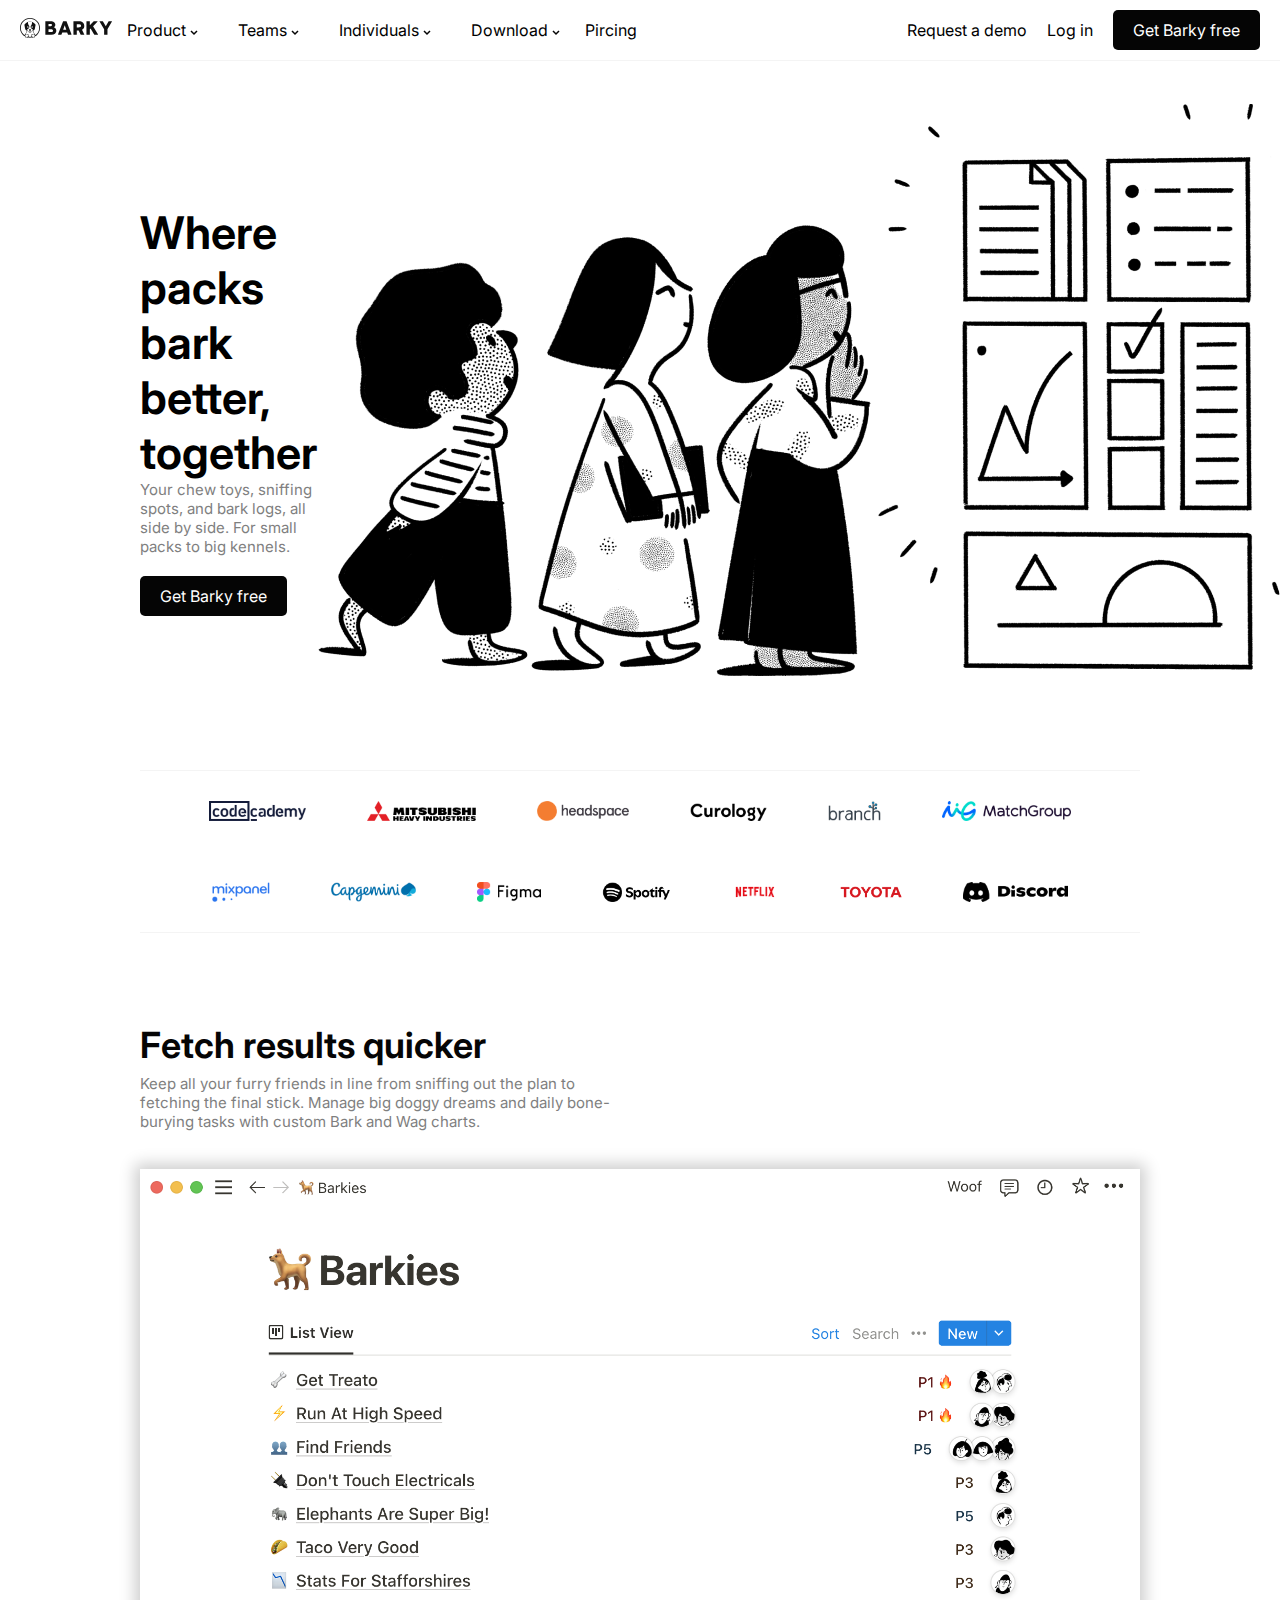
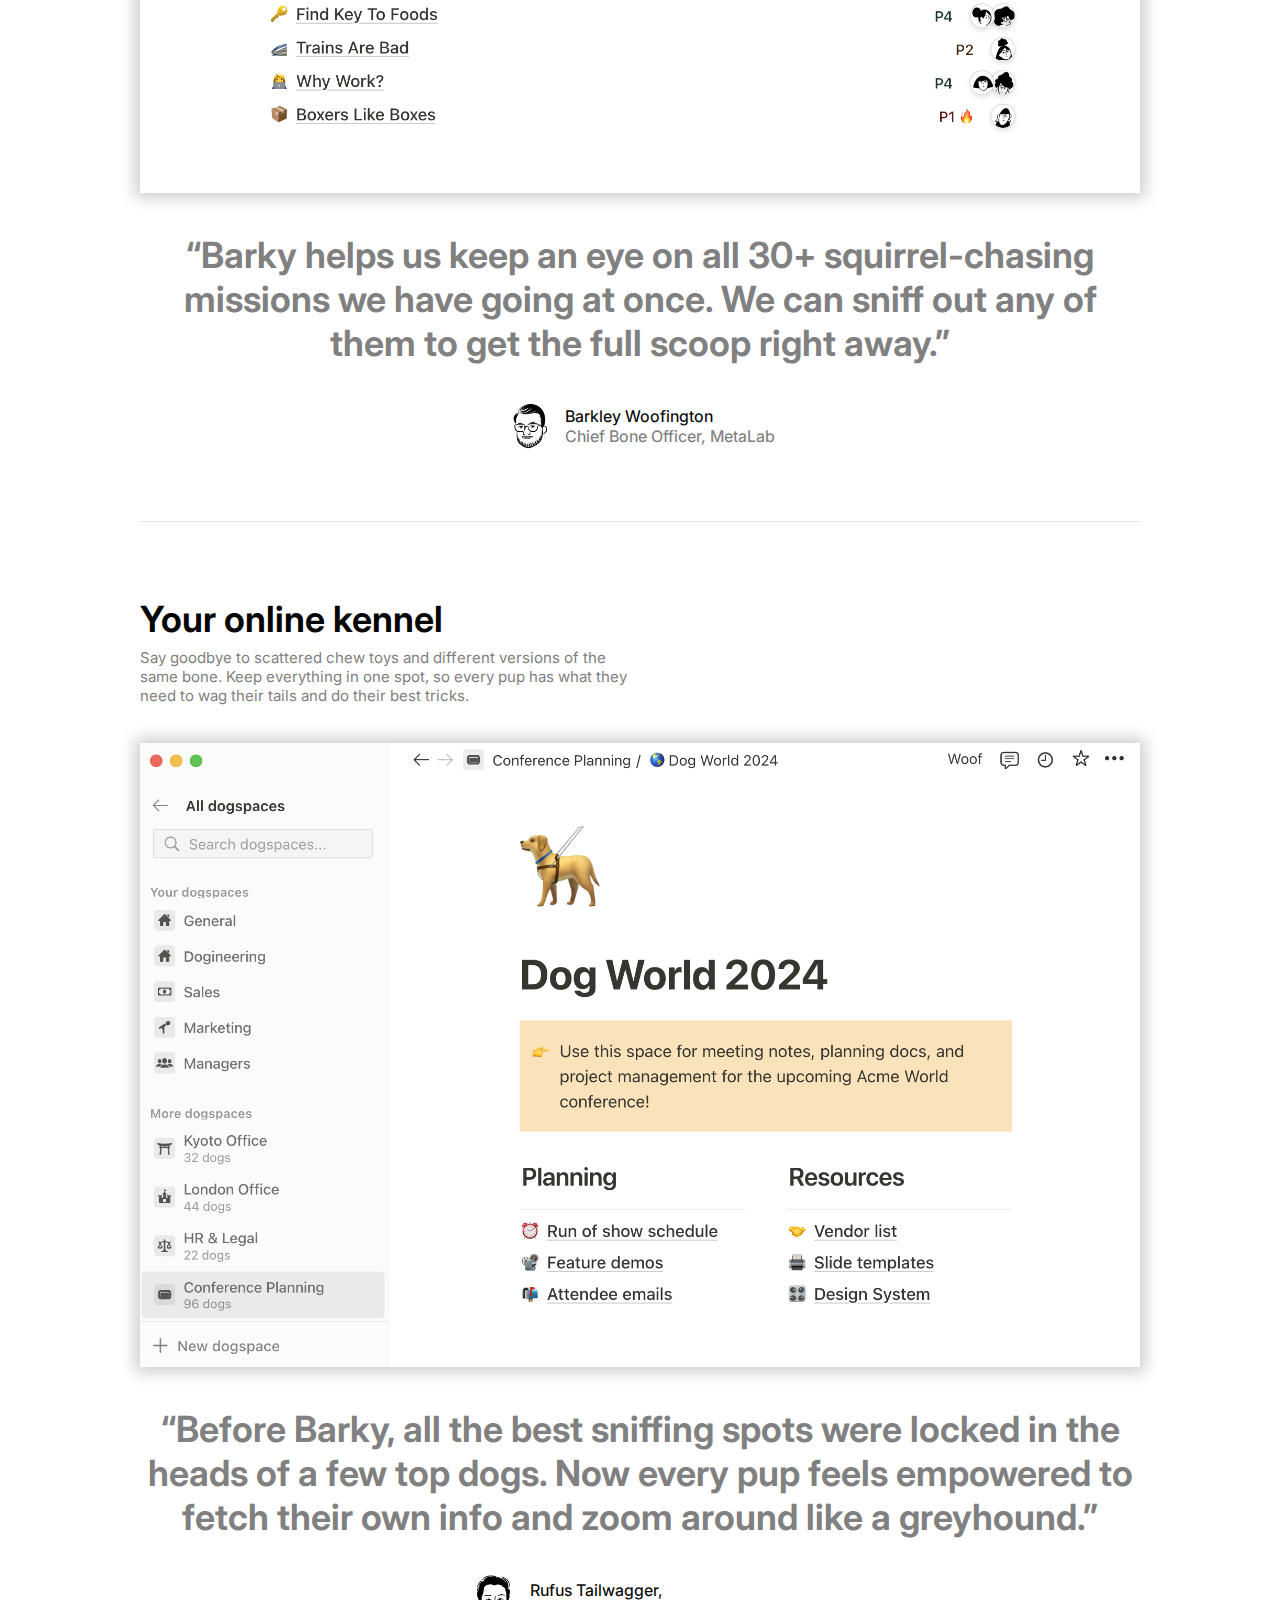
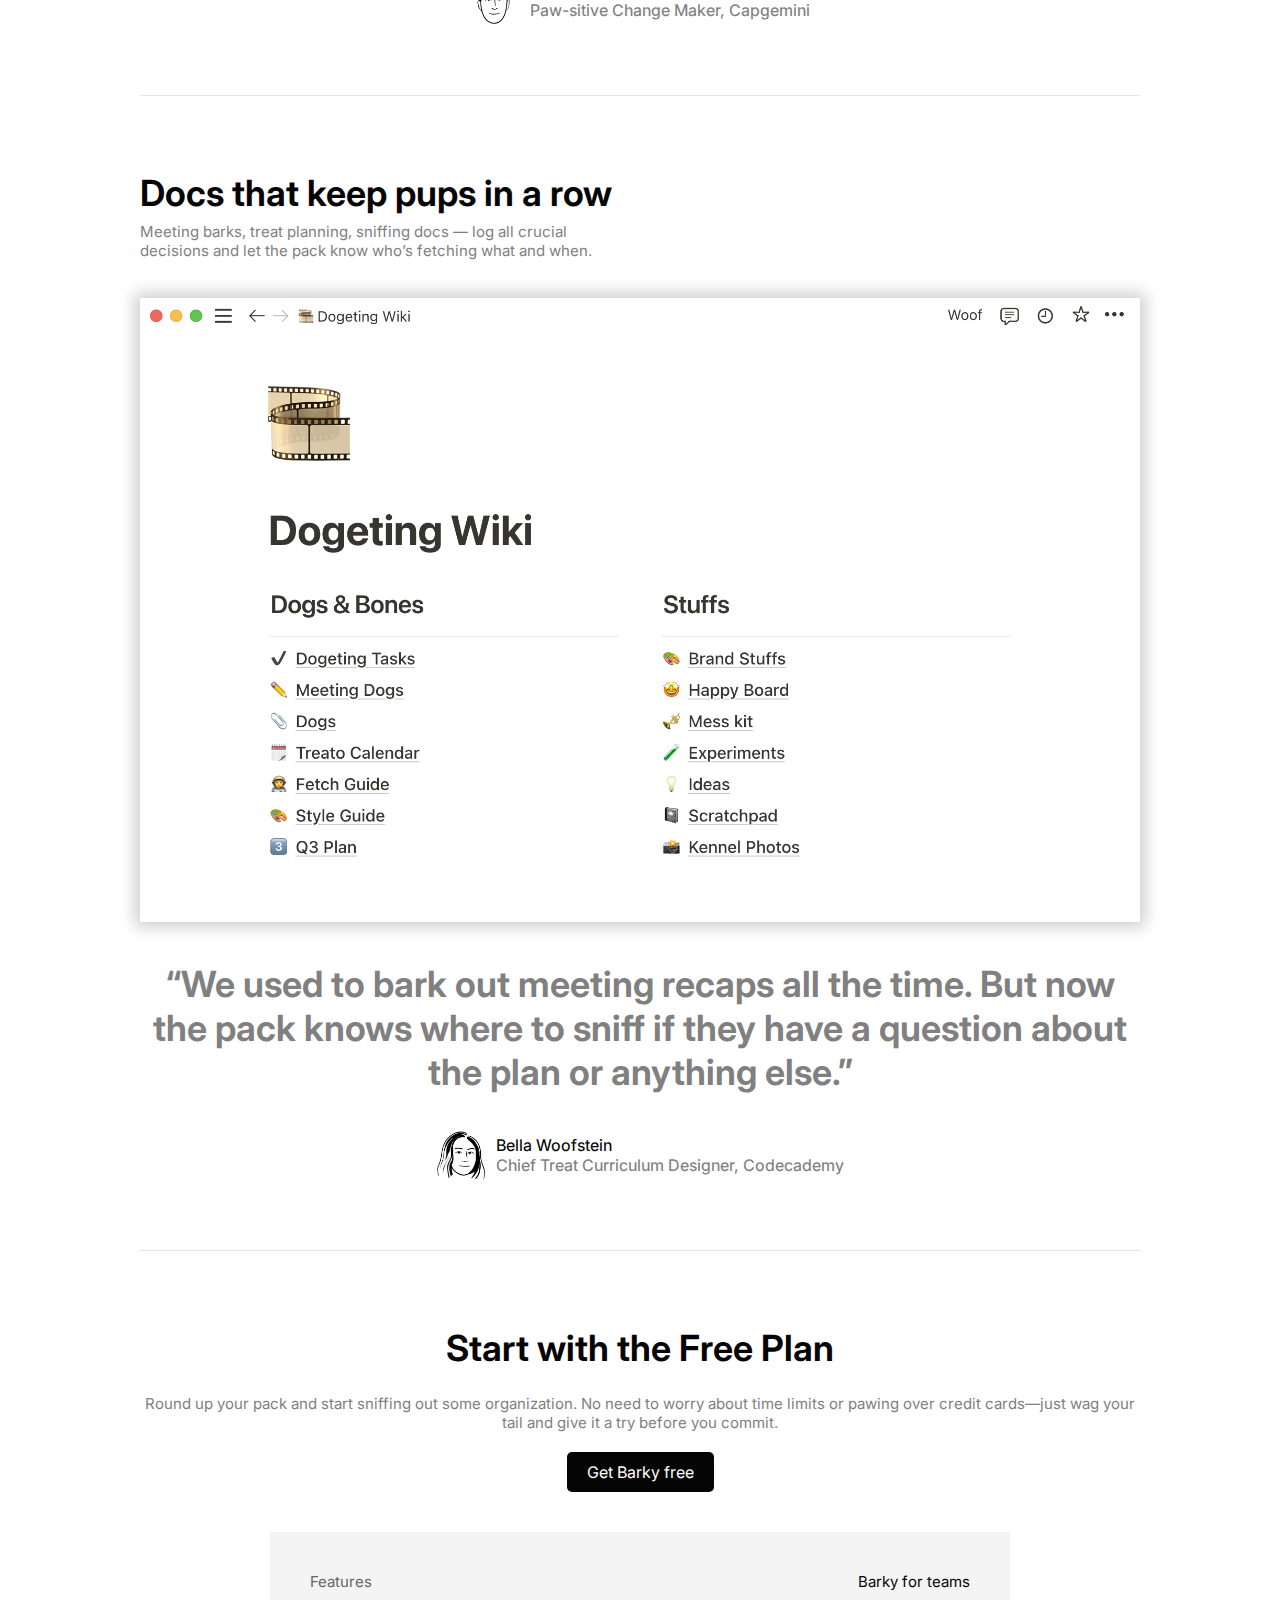
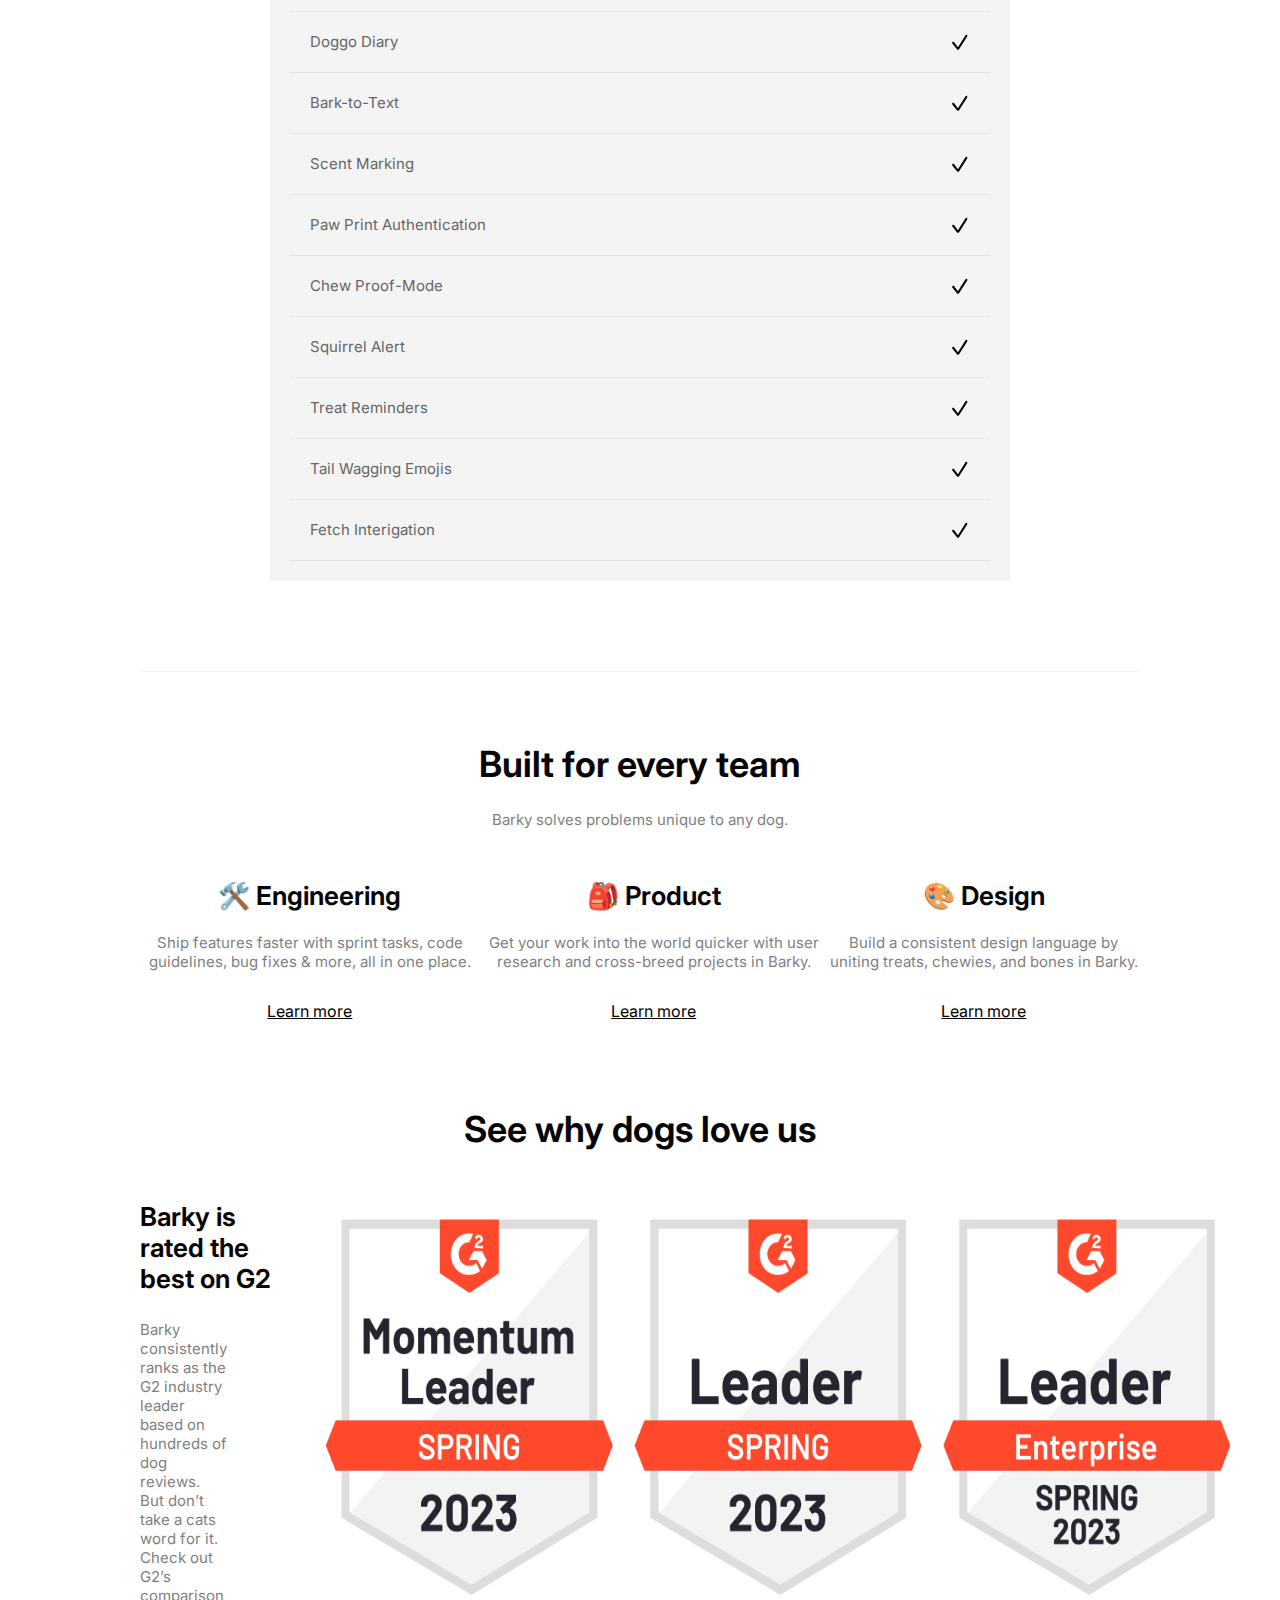
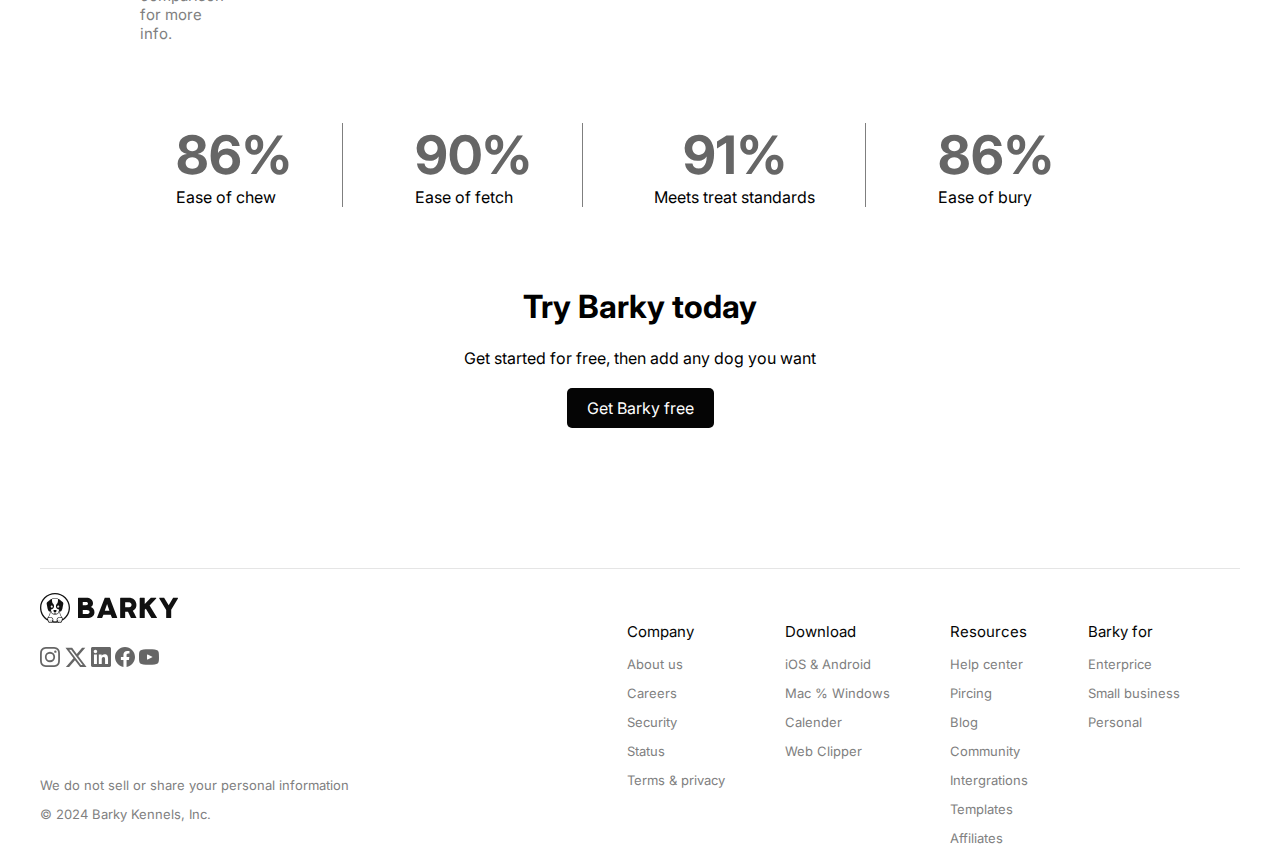
==== commit d9f7c60a: "Design med font storlek, vikt och färg är klart" ====
--- a/index.html
+++ b/index.html
@@ -196,7 +196,7 @@
         </div>
         <div id="section-3">
             <div class="paragraph">
-                <h2>Fetch results quicker</h2>
+                <h2 class="andra-rubrik">Fetch results quicker</h2>
                 <p class="grey-paragraph">Keep all your furry friends in line from sniffing out the plan to fetching the
                     final stick. Manage
                     big doggy dreams and daily bone-burying tasks with custom Bark and Wag charts.
@@ -209,14 +209,14 @@
             <div class="logo-text">
                 <img src="material/face-01.png" alt="">
                 <div>
-                    <p>Barkley Woofington</p>
+                    <p class="work-name">Barkley Woofington</p>
                     <p class="work-title">Chief Bone Officer, MetaLab</p>
                 </div>
             </div>
         </div>
         <div id="section-3">
             <div class="paragraph">
-                <h2>Your online kennel</h2>
+                <h2 class="andra-rubrik">Your online kennel</h2>
                 <p class="grey-paragraph">Say goodbye to scattered chew toys and different versions of the same bone.
                     Keep everything in one
                     spot, so every pup has what they need to wag their tails and do their best tricks.
@@ -229,14 +229,14 @@
             <div class="logo-text">
                 <img src="material/face-02.png" alt="">
                 <div>
-                    <p>Rufus Tailwagger, </p>
+                    <p class="work-name">Rufus Tailwagger, </p>
                     <p class="work-title">Paw-sitive Change Maker, Capgemini</p>
                 </div>
             </div>
         </div>
         <div id="section-3">
             <div class="paragraph">
-                <h2>Docs that keep pups in a row</h2>
+                <h2 class="andra-rubrik">Docs that keep pups in a row</h2>
                 <p class="grey-paragraph">Meeting barks, treat planning, sniffing docs — log all crucial decisions and
                     let the pack know who’s
                     fetching what and when.
@@ -248,14 +248,14 @@
             <div class="logo-text">
                 <img src="material/face-03.png" alt="">
                 <div>
-                    <p>Bella Woofstein</p>
+                    <p class="work-name">Bella Woofstein</p>
                     <p class="work-title">Chief Treat Curriculum Designer, Codecademy</p>
                 </div>
             </div>
         </div>
         <div id="section-4">
             <div class="text-top">
-                <h1>Start with the Free Plan</h1>
+                <h1 class="andra-rubrik">Start with the Free Plan</h1>
                 <p class="grey-paragraph">Round up your pack and start sniffing out some organization. No need to worry
                     about time limits or
                     pawing over credit cards—just wag your tail and give it a try before you commit.</p>
@@ -264,7 +264,7 @@
             <div class="grey-text-box">
                 <div class="grey-text">
                     <p>Features</p>
-                    <p>Barky for teams</p>
+                    <p id="svart-text">Barky for teams</p>
                 </div>
                 <div class="grey-text">
                     <p>Doggo Diary</p>
@@ -306,53 +306,54 @@
         </div>
         <div id="section-5">
             <div class="white-text-box">
-                <h1>Built for every team</h1>
+                <h1 class="andra-rubrik">Built for every team</h1>
                 <p class="grey-paragraph">Barky solves problems unique to any dog.</p>
             </div>
             <div class="container">
                 <div>
-                    <h2>🛠️ Engineering</h2>
+                    <h2 class="under-rubrik">🛠️ Engineering</h2>
                     <p class="grey-paragraph">Ship features faster with sprint tasks, code guidelines, bug fixes & more,
                         all in one place.
                     </p>
-                    <p>Learn more</p>
-                </div>
-                <div>
-                    <h2>🎒 Product</h2>
+                    <p class="p-links">Learn more</p>
+                </div>
+                <div>
+                    <h2 class="under-rubrik">🎒 Product</h2>
                     <p class="grey-paragraph">Get your work into the world quicker with user research and cross-breed
                         projects in Barky.</p>
-                    <p>Learn more</p>
-                </div>
-                <div>
-                    <h2>🎨 Design</h2>
+                    <p class="p-links">Learn more</p>
+                </div>
+                <div>
+                    <h2 class="under-rubrik">🎨 Design</h2>
                     <p class="grey-paragraph">Build a consistent design language by uniting treats, chewies, and bones
                         in Barky.</p>
-                    <p>Learn more</p>
+                    <p class="p-links">Learn more</p>
                 </div>
 
             </div>
         </div>
         <div id="section-6">
-            <h1>See why dogs love us</h1>
+            <h1 class="andra-rubrik">See why dogs love us</h1>
             <div class="badges-box">
                 <div>
-                    <h3>Barky is rated the best on G2</h3>
-                    <p>Barky consistently ranks as the G2 industry leader based on hundreds of dog reviews. But don’t
+                    <h3 class="under-rubrik">Barky is rated the best on G2</h3>
+                    <p class="grey-paragraph">Barky consistently ranks as the G2 industry leader based on hundreds of
+                        dog reviews. But don’t
                         take
                         a cats word for it. Check out G2’s comparison for more info.</p>
                 </div>
                 <img src="material/badges.png" alt="">
             </div>
             <div class="statistic">
-                <div>
+                <div class="procent-border">
                     <h1>86%</h1>
                     <p>Ease of chew</p>
                 </div>
-                <div>
+                <div class="procent-border">
                     <h1>90%</h1>
                     <p>Ease of fetch</p>
                 </div>
-                <div>
+                <div class="procent-border">
                     <h1>91%</h1>
                     <p>Meets treat standards</p>
                 </div>
@@ -379,12 +380,14 @@
                     <img src="material/share-04.svg" alt="">
                     <img src="material/share-05.svg" alt="">
                 </div>
-                <p>We do not sell or share your personal information</p>
-                <p>&copy; 2024 Barky Kennels, Inc.</p>
+                <div class="footer-text">
+                    <p>We do not sell or share your personal information</p>
+                    <p>&copy; 2024 Barky Kennels, Inc.</p>
+                </div>
             </div>
             <div class="information-links">
                 <div class="column-1">
-                    <p>Company</p>
+                    <p id="svart-text">Company</p>
                     <p>About us</p>
                     <p>Careers</p>
                     <p>Security</p>
@@ -392,14 +395,14 @@
                     <p>Terms & privacy</p>
                 </div>
                 <div class="column-1">
-                    <p>Download</p>
+                    <p id="svart-text">Download</p>
                     <p>iOS & Android</p>
                     <p>Mac % Windows</p>
                     <p>Calender</p>
                     <p>Web Clipper</p>
                 </div>
                 <div class="column-1">
-                    <p>Resources</p>
+                    <p id="svart-text">Resources</p>
                     <p>Help center</p>
                     <p>Pircing</p>
                     <p>Blog</p>
@@ -409,7 +412,7 @@
                     <p>Affiliates</p>
                 </div>
                 <div class="column-1">
-                    <p>Barky for</p>
+                    <p id="svart-text">Barky for</p>
                     <p>Enterprice</p>
                     <p>Small business</p>
                     <p>Personal</p>
--- a/index.css
+++ b/index.css
@@ -1,18 +1,30 @@
 body {
     margin: 0;
-    font-family: 'inter';
+    font-family: 'Inter';
 
 }
 
 @font-face {
-    font-family: 'inter';
+    font-family: 'Inter';
     src: url(material/Inter.ttf);
-    font-weight: normal;
-    font-style: normal;
+
 }
 
 .grey-paragraph {
     color: #7f7f7f;
+    font-size: 15px;
+}
+
+.andra-rubrik {
+    font-size: 36px;
+    font-weight: 650;
+    color: #050505;
+}
+
+.under-rubrik {
+    font-size: 26px;
+    font-weight: 650;
+    color: #050505;
 }
 
 
@@ -25,8 +37,9 @@
     padding: 10px 20px;
     border-bottom: 1px solid #f4f4f4;
     position: fixed;
-    position: sticky;
     top: 0;
+    right: 0;
+    left: 0;
     z-index: 1000;
     background-color: white;
 }
@@ -127,6 +140,7 @@
     padding: 10px 20px;
     border-radius: 5px;
     text-align: center;
+    text-decoration: none;
 }
 
 .box:hover {
@@ -147,7 +161,7 @@
 #section-1 {
     display: flex;
     align-items: center;
-    margin-top: 60px;
+    margin-top: 100px;
     justify-content: space-between;
 
 }
@@ -210,9 +224,6 @@
 }
 
 #section-3 h2 {
-    font-size: 36px;
-    font-weight: 650;
-    color: #050505;
     margin-bottom: 0;
 }
 
@@ -231,8 +242,16 @@
     margin-bottom: 70px;
 }
 
+.work-name {
+    color: #050505;
+    font-size: 14;
+    font-weight: 450;
+}
+
 .work-title {
-    color: gray;
+    color: #7f7f7f;
+    font-size: 12;
+    font-weight: 450;
 }
 
 .logo-text img {
@@ -251,8 +270,14 @@
 
 }
 
+#section-4,
+.grey-paragraph {
+    margin-bottom: 30px;
+}
+
 .text-top {
     text-align: center;
+    margin-bottom: 50px;
 }
 
 .grey-text {
@@ -280,22 +305,42 @@
 .grey-text p {
     margin: 0;
     color: #666666;
+    font-size: 15px;
 }
 
 #section-5 {
     text-align: center;
+    margin-top: 70px;
+    margin-bottom: 70px;
+}
+
+.p-links {
+    text-decoration: underline;
 }
 
 .container {
     display: flex;
 }
 
-#section-6 {}
-
 #section-6 h1 {
     text-align: center;
-    background-color: #050505, #121212, #353535, #666666,
-        #7f7f7f, #999999, #e5e5e5, #f4f4f4 och #087fe7;
+}
+
+.statistic h1 {
+    text-align: center;
+    color: #666666;
+    font-size: 53px;
+    margin: 0;
+    padding-right: 50px;
+}
+
+#section-6 p {
+    margin: 0;
+    padding-right: 50px;
+}
+
+.procent-border {
+    border-right: #7f7f7f 1px solid;
 }
 
 .badges-box {
@@ -309,11 +354,21 @@
 .statistic {
     display: flex;
     justify-content: space-around;
-}
+    margin-top: 80px;
+    margin-bottom: 80px;
+}
+
 
 #section-7 {
     text-align: center;
-}
+    margin-bottom: 150px;
+}
+
+#section-7 p {
+    margin-bottom: 30px;
+}
+
+
 
 /* Main */
 
@@ -323,15 +378,20 @@
     max-width: 1200px;
     margin-left: auto;
     margin-right: auto;
+    border-top: 1px solid #e5e5e5;
 }
 
 #section-8 {
     display: flex;
     justify-content: space-between;
+    color: #7f7f7f;
+    font-size: 13px;
+
 }
 
 .brand-logo {
     height: 30px;
+    margin-right: auto;
 }
 
 .logo-row img {
@@ -340,6 +400,31 @@
 
 .information-links {
     display: flex;
-}
-
-/* Footer */+    margin-right: 60px;
+    margin-top: 38px;
+}
+
+.column-1 {
+    margin-left: 60px;
+}
+
+.logo-column {
+    display: flex;
+    flex-direction: column;
+    justify-content: space-evenly;
+}
+
+.footer-text {
+    margin-top: 70px;
+}
+
+#svart-text {
+    color: #050505;
+    font-size: 15px;
+}
+
+
+
+/* Footer */
+
+@media(max-width: 600px) {}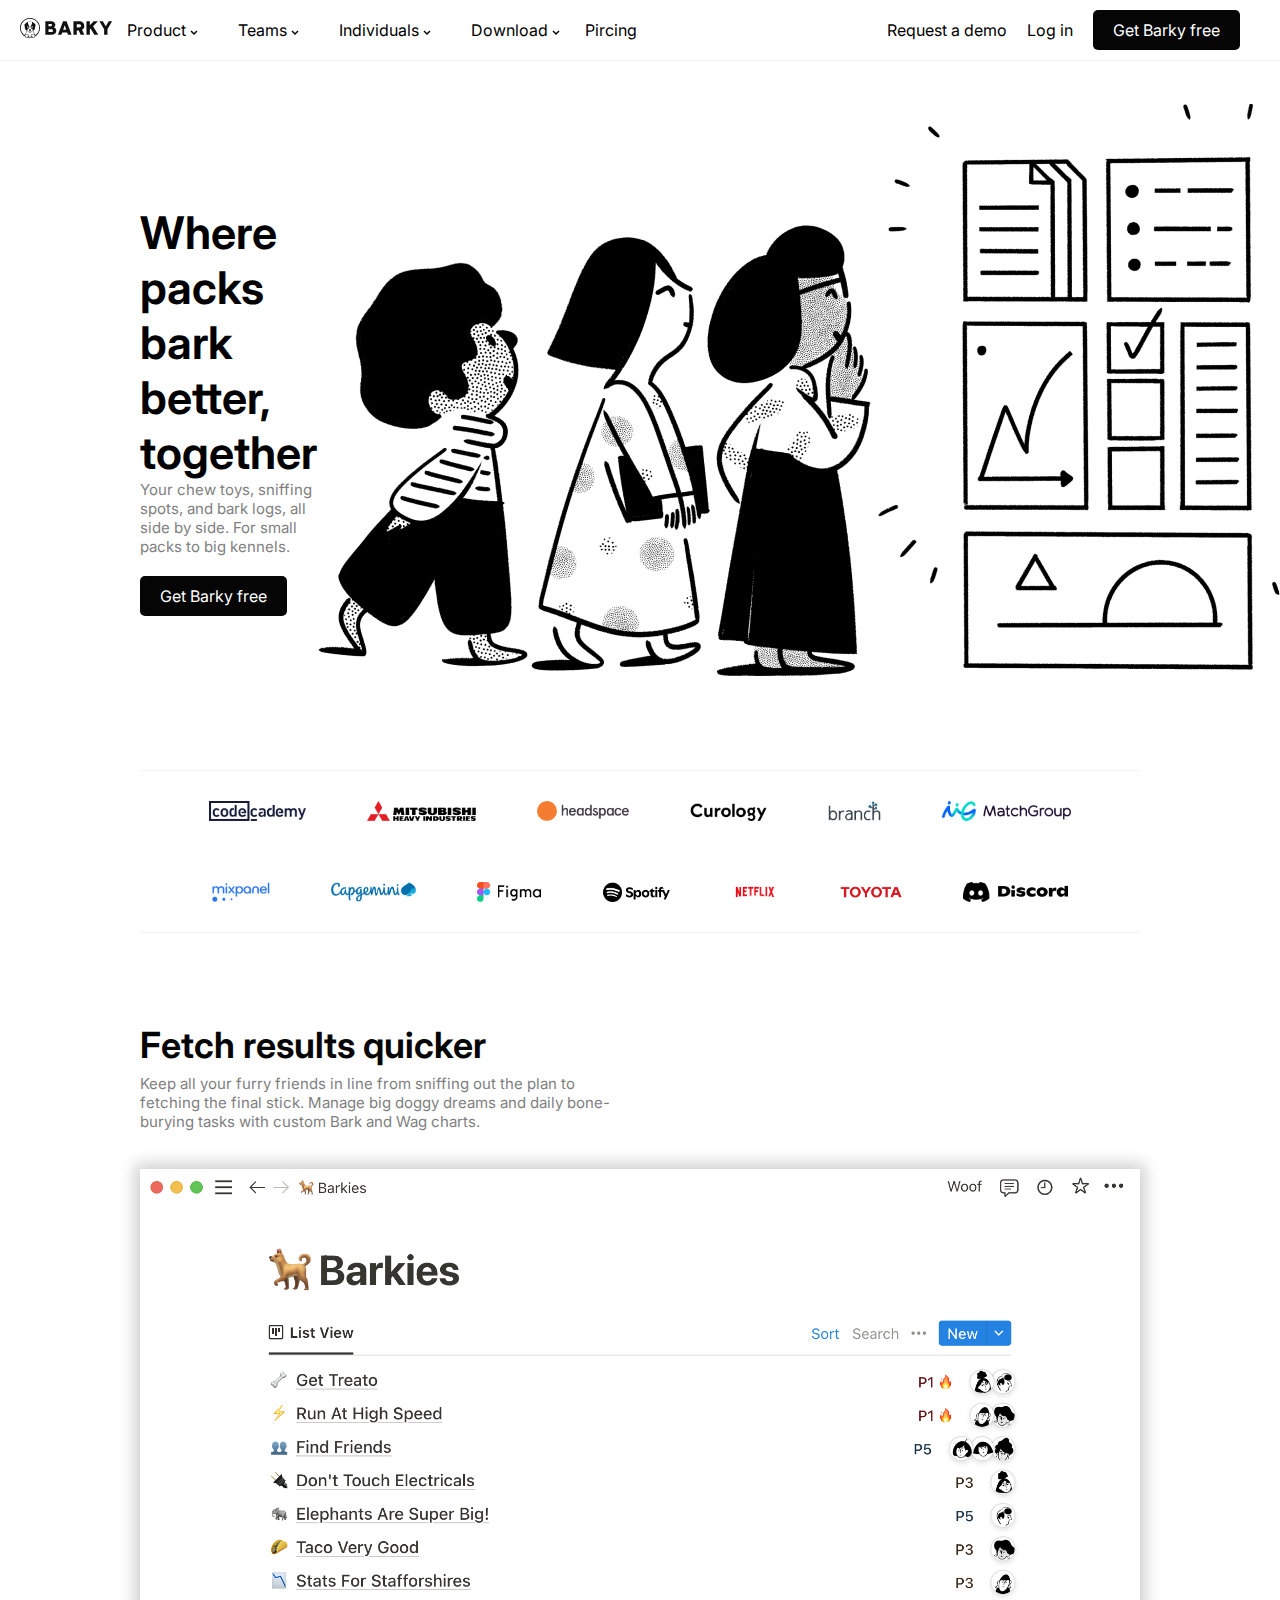
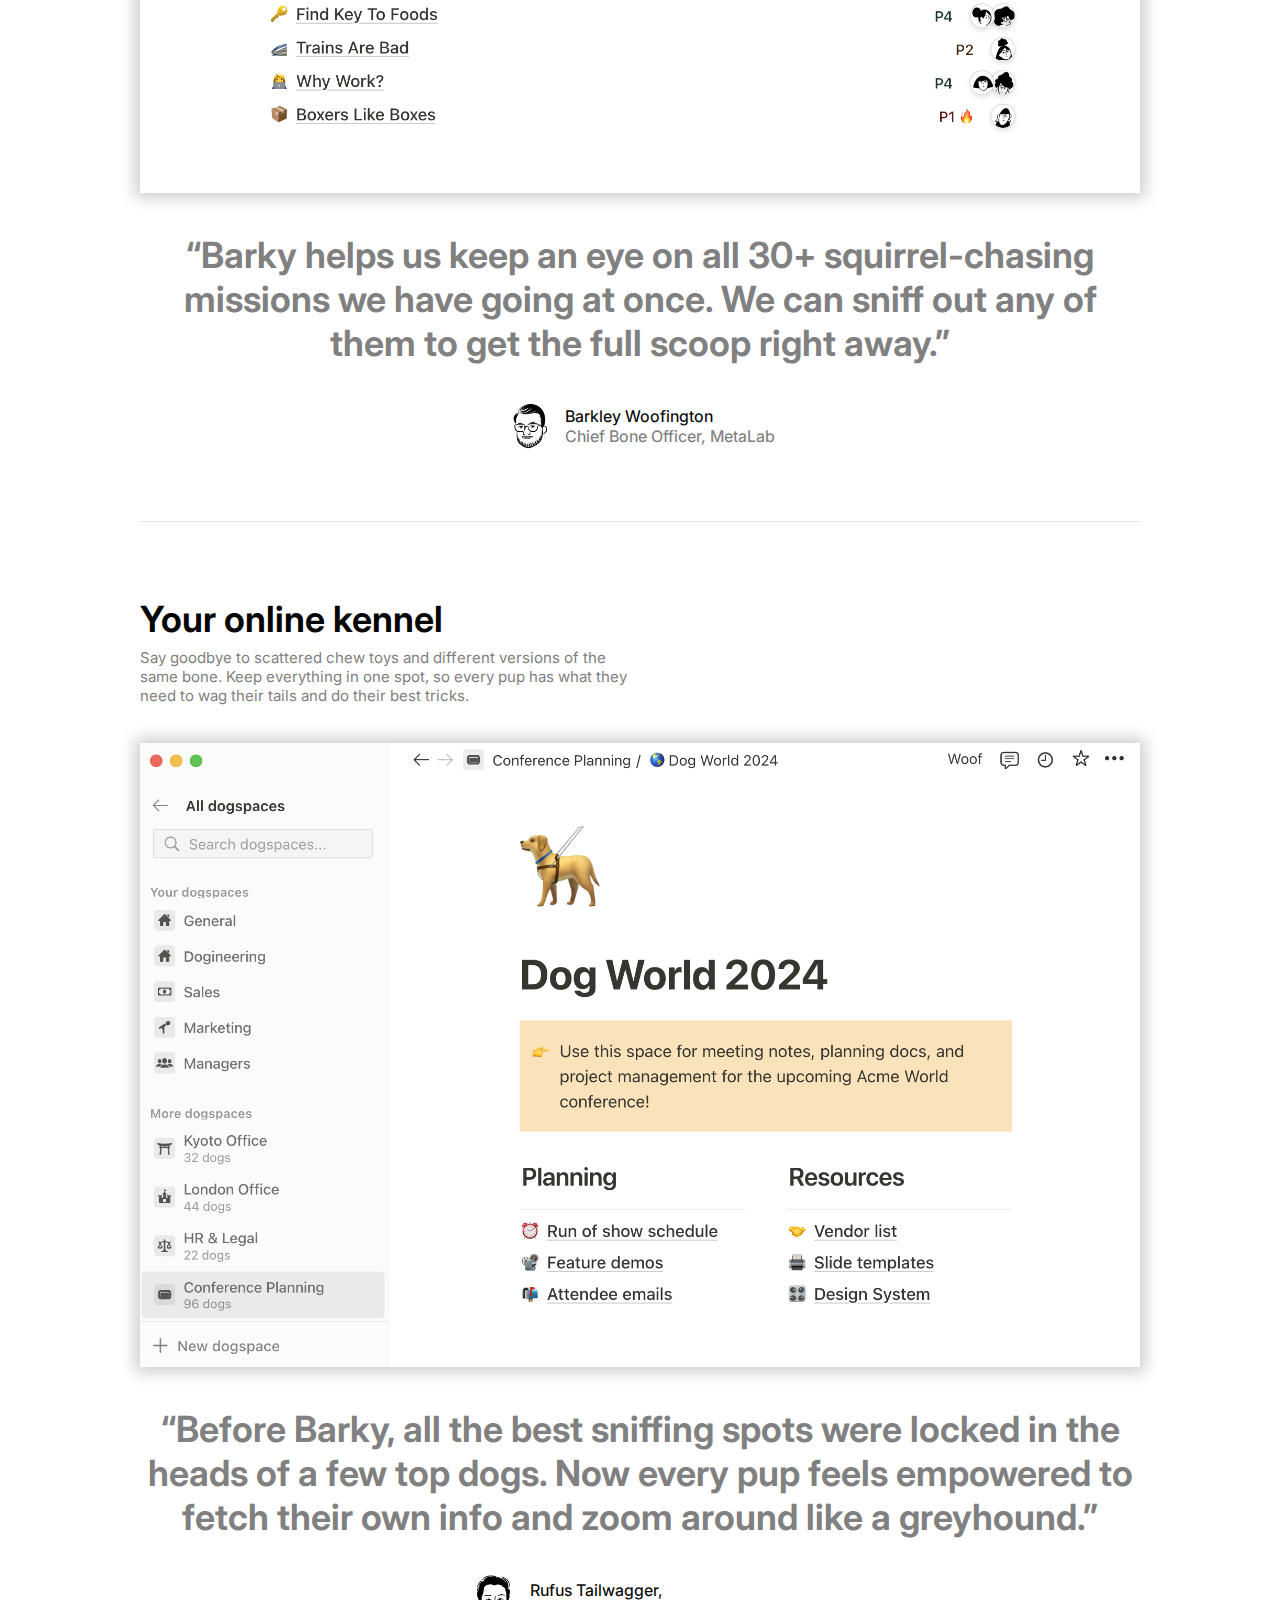
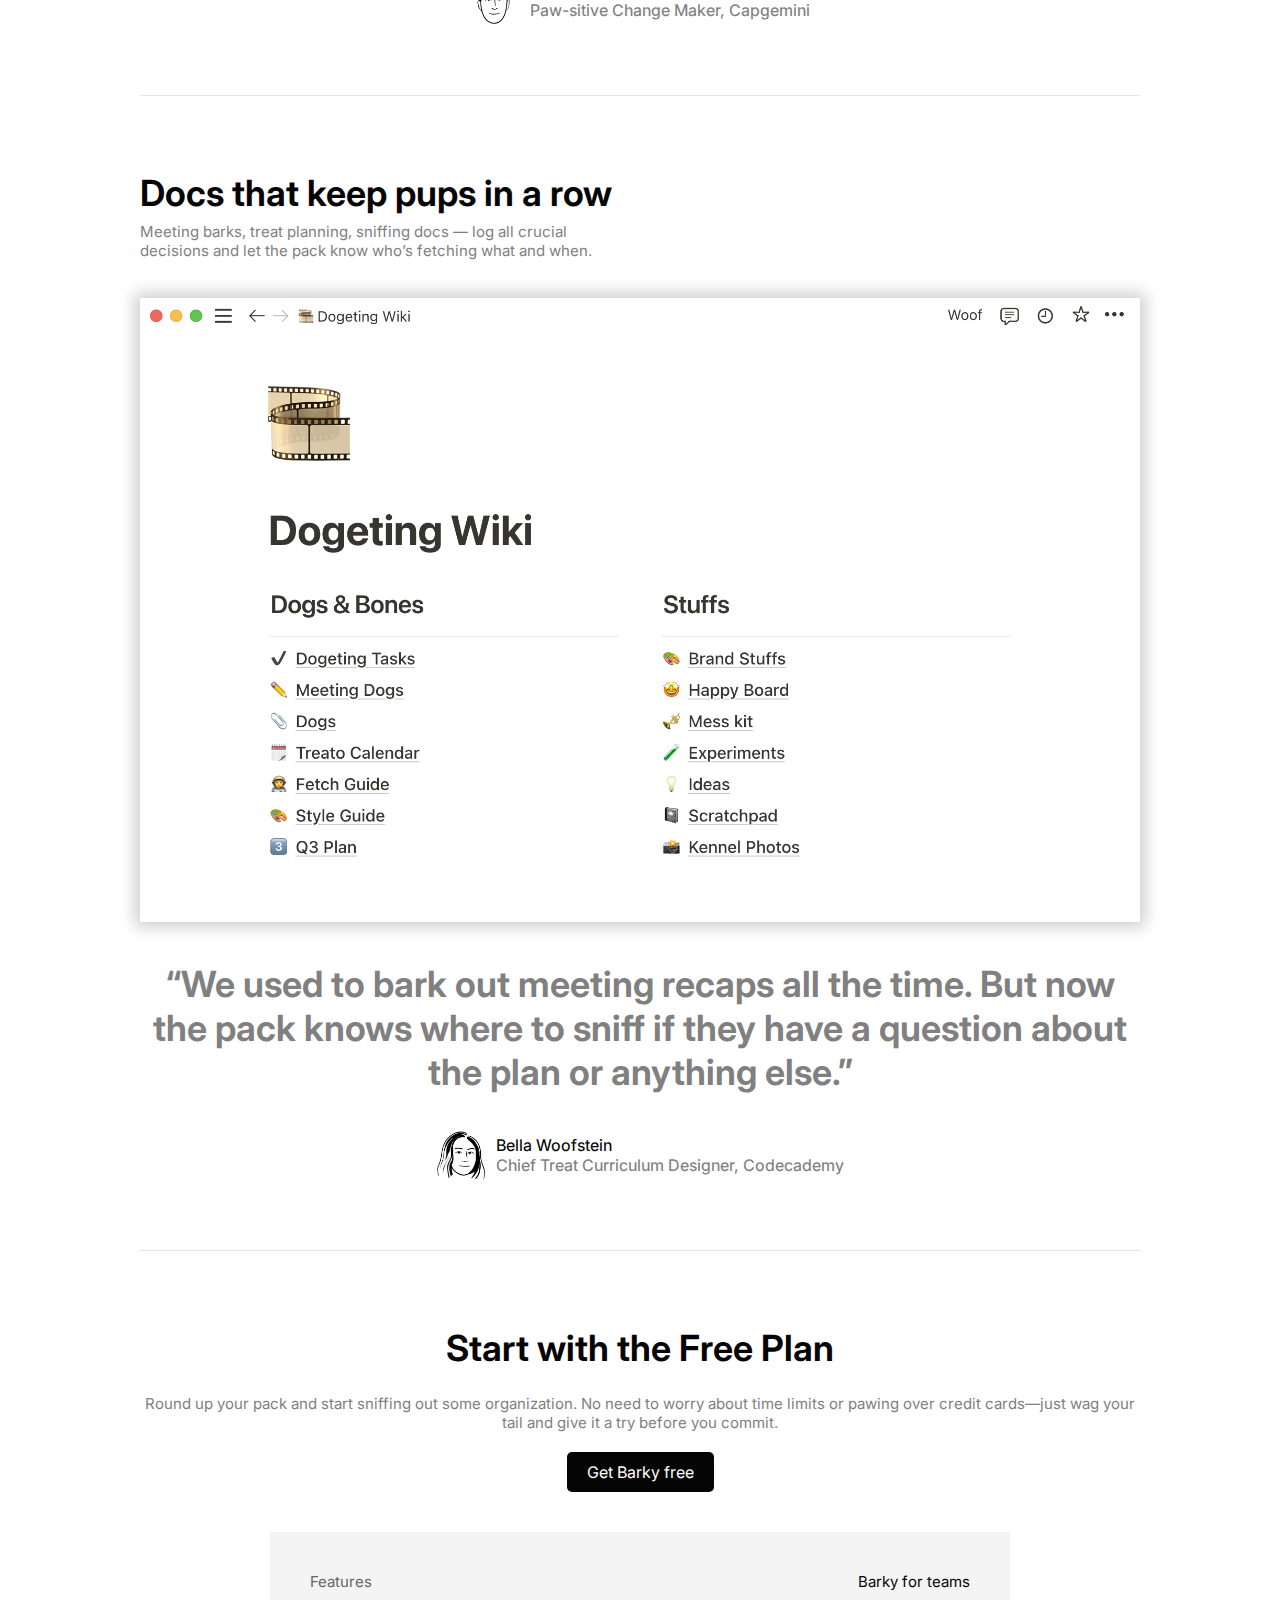
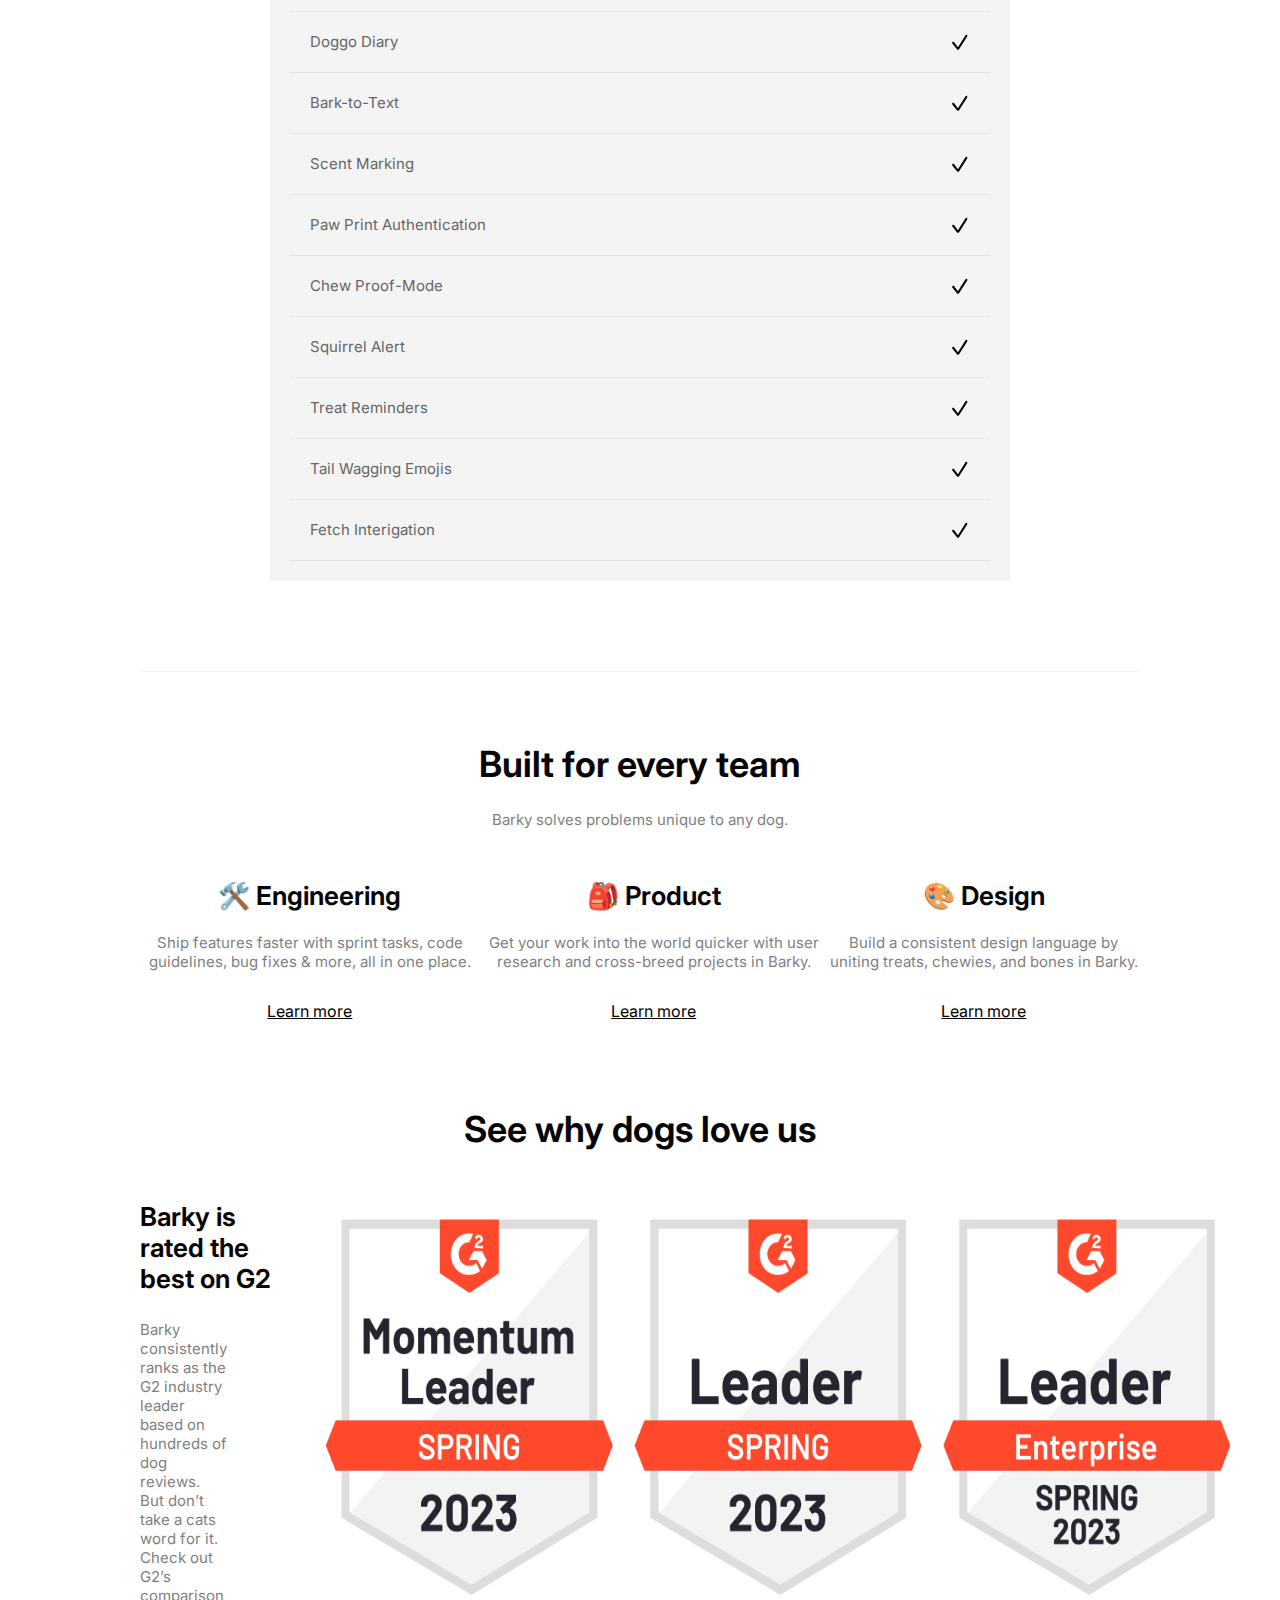
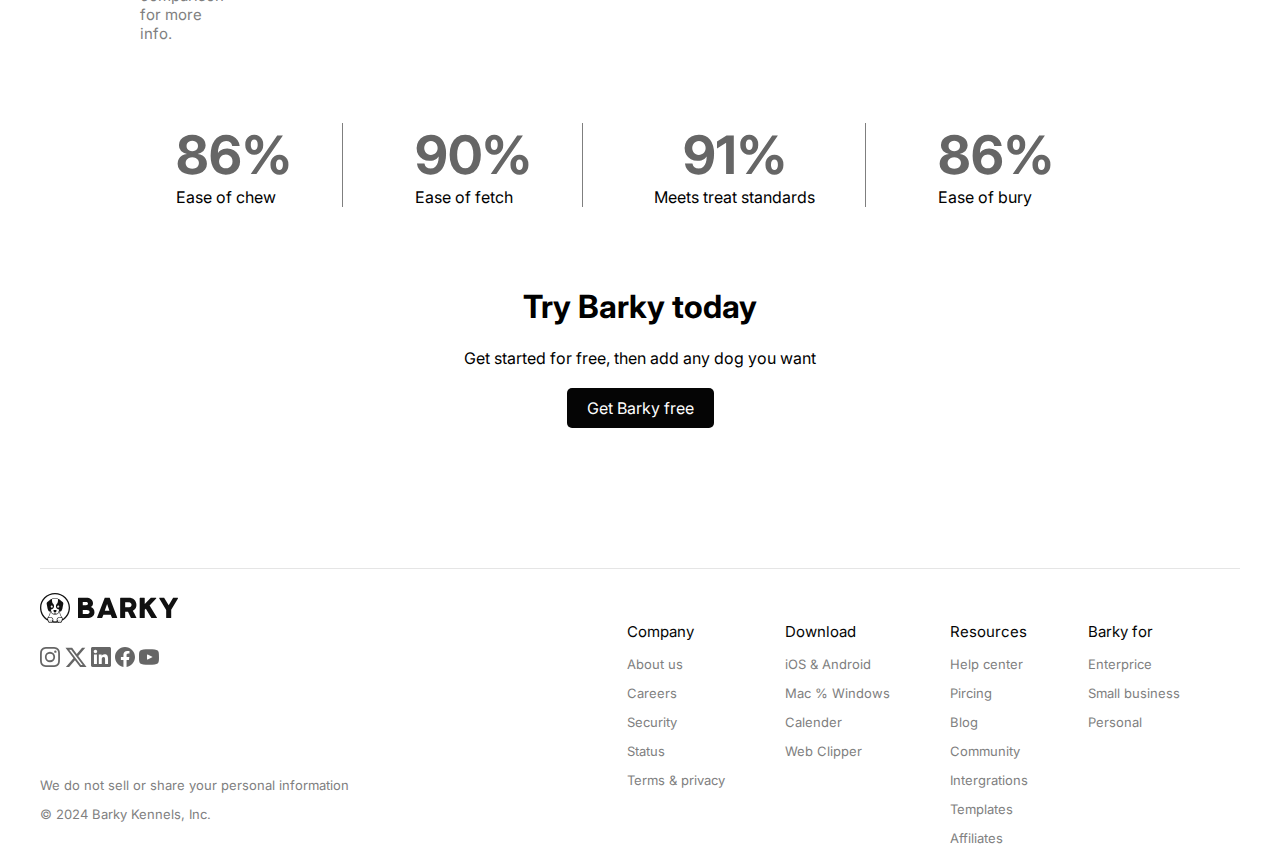
==== commit 06645282: "Hamburger icon klar." ====
--- a/index.html
+++ b/index.html
@@ -163,6 +163,7 @@
                 <div class="right-item">Request a demo</div>
                 <div class="right-item">Log in</div>
                 <div class="right-item box">Get Barky free</div>
+                <div><img class="hamburger" src="material/hamburger.svg" alt=""></div>
             </div>
         </div>
 
--- a/index.css
+++ b/index.css
@@ -130,6 +130,11 @@
     margin-left: auto;
 }
 
+.hamburger {
+    width: 20px;
+    display: none;
+}
+
 .right-item {
     cursor: pointer;
 }
@@ -427,4 +432,18 @@
 
 /* Footer */
 
-@media(max-width: 600px) {}+@media(max-width: 600px) {
+    /* Header */
+
+    .menu-item {
+        display: none;
+    }
+
+    .right-item {
+        display: none;
+    }
+
+    .hamburger {
+        display: block;
+    }
+}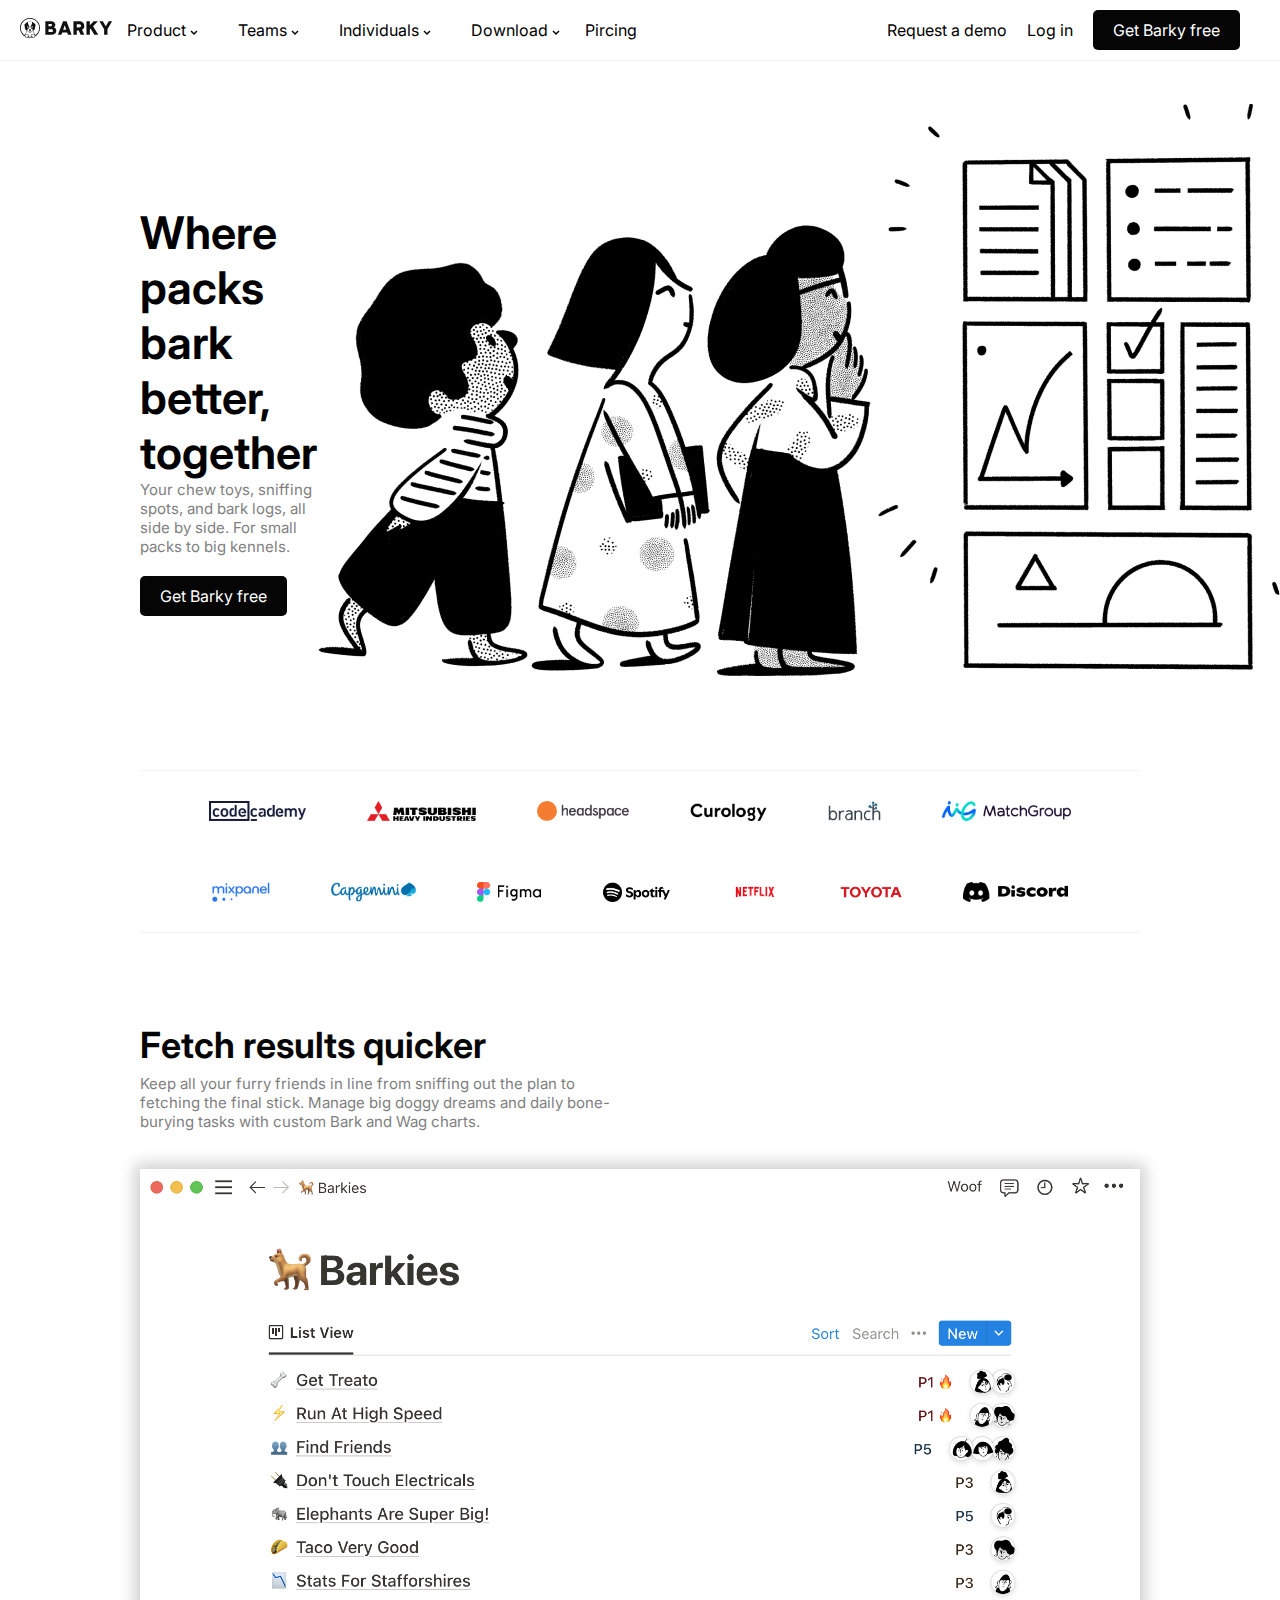
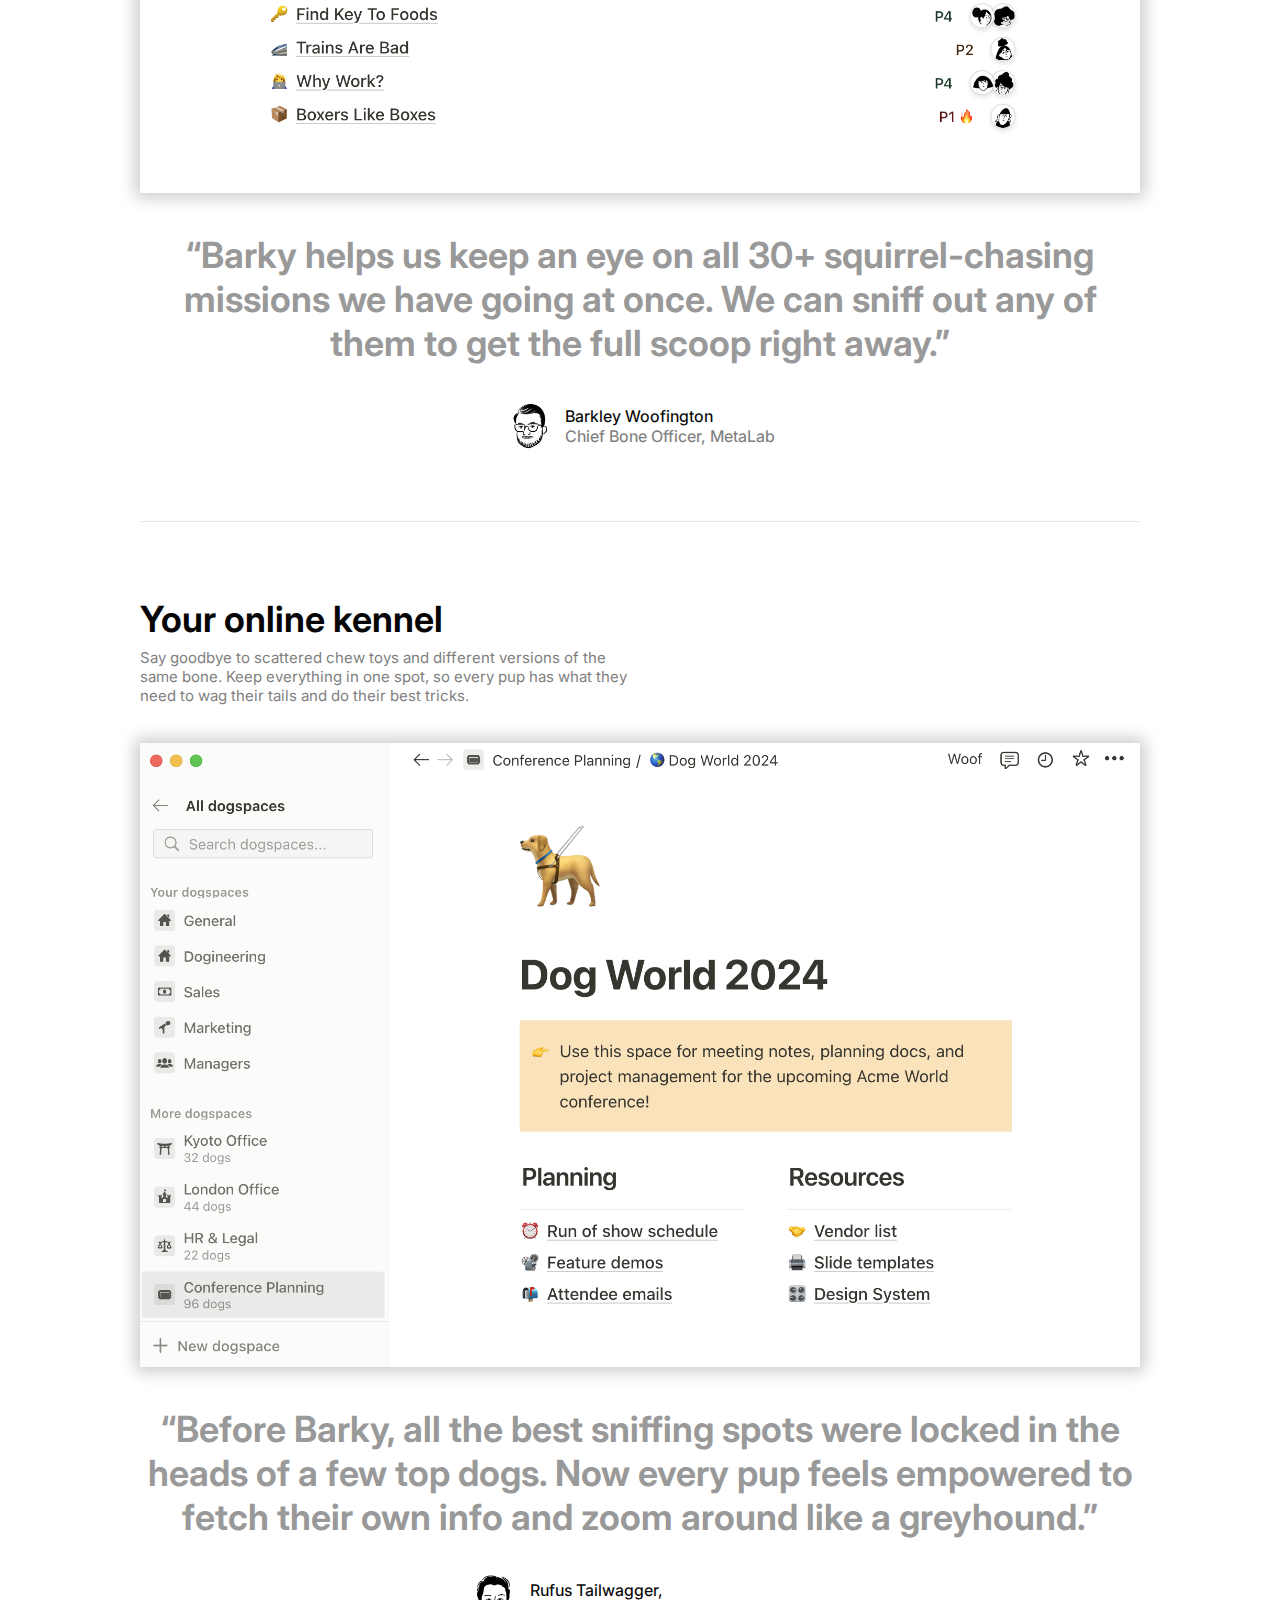
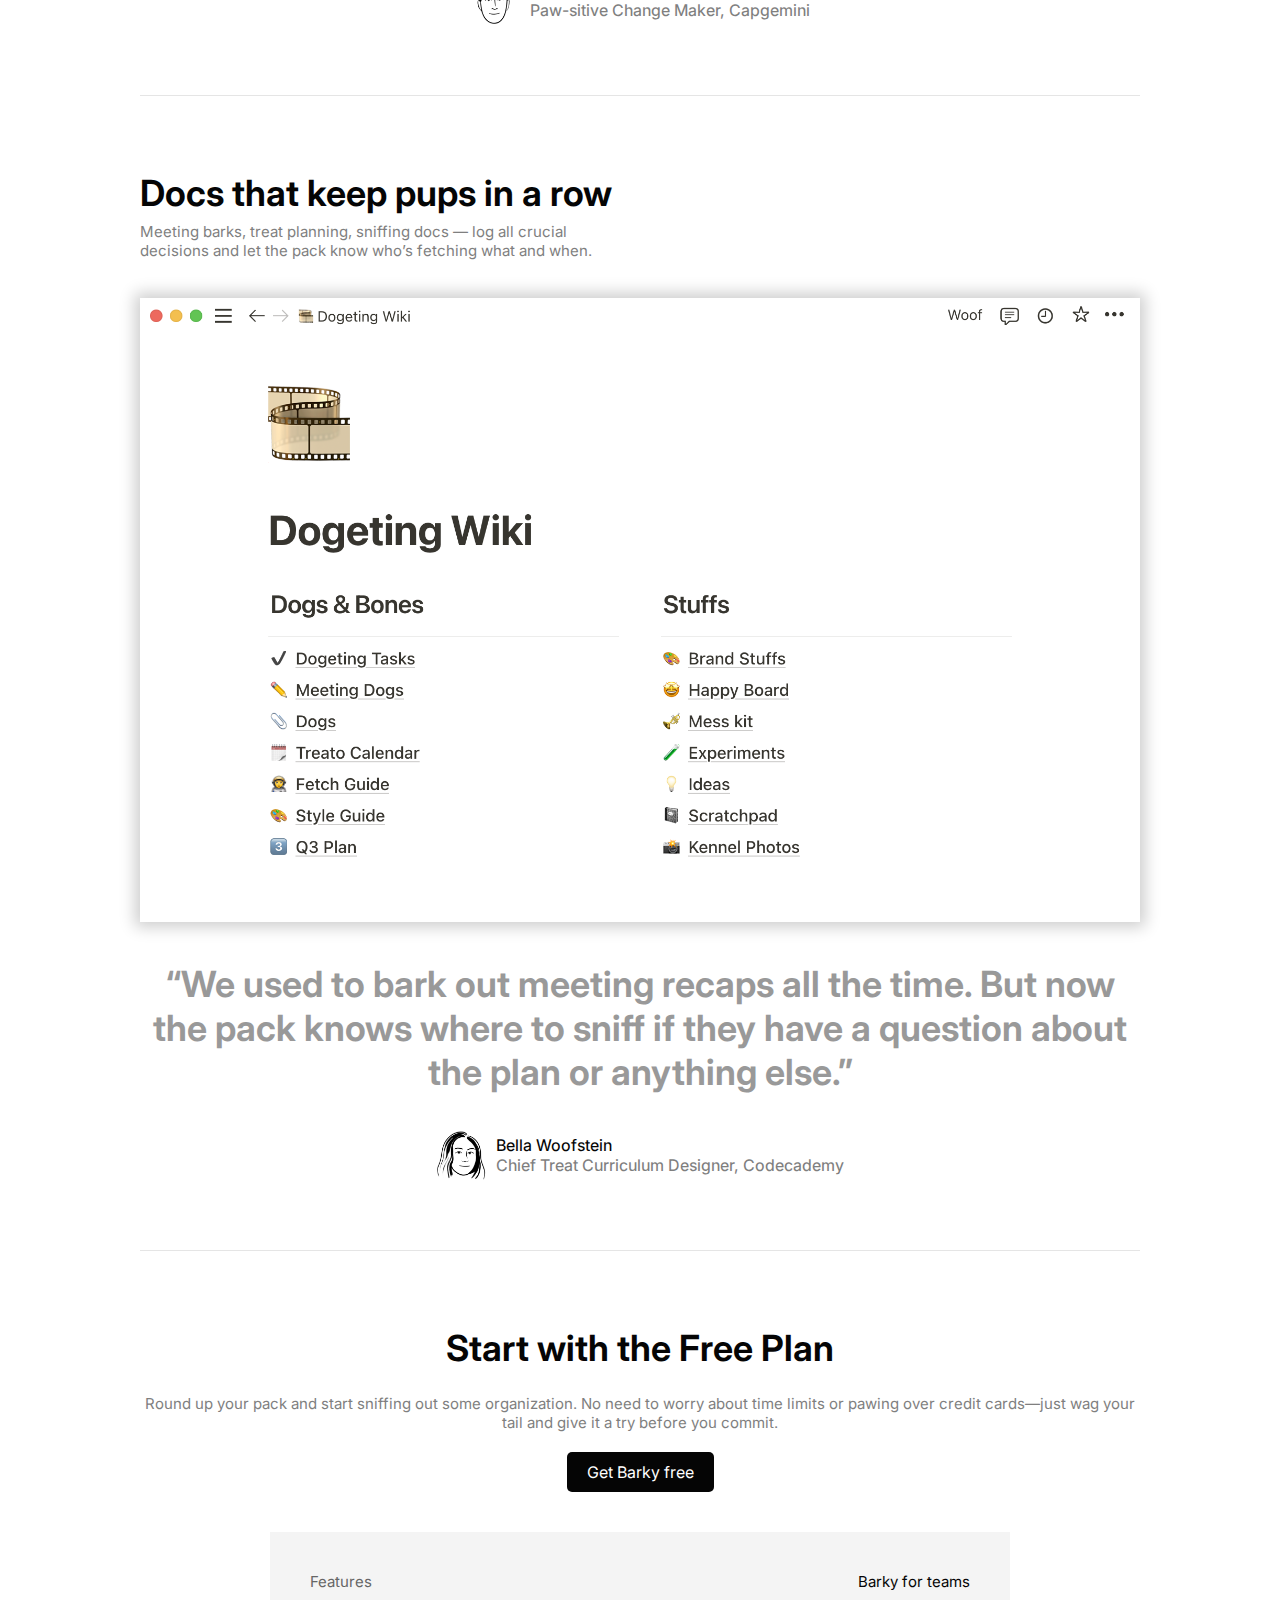
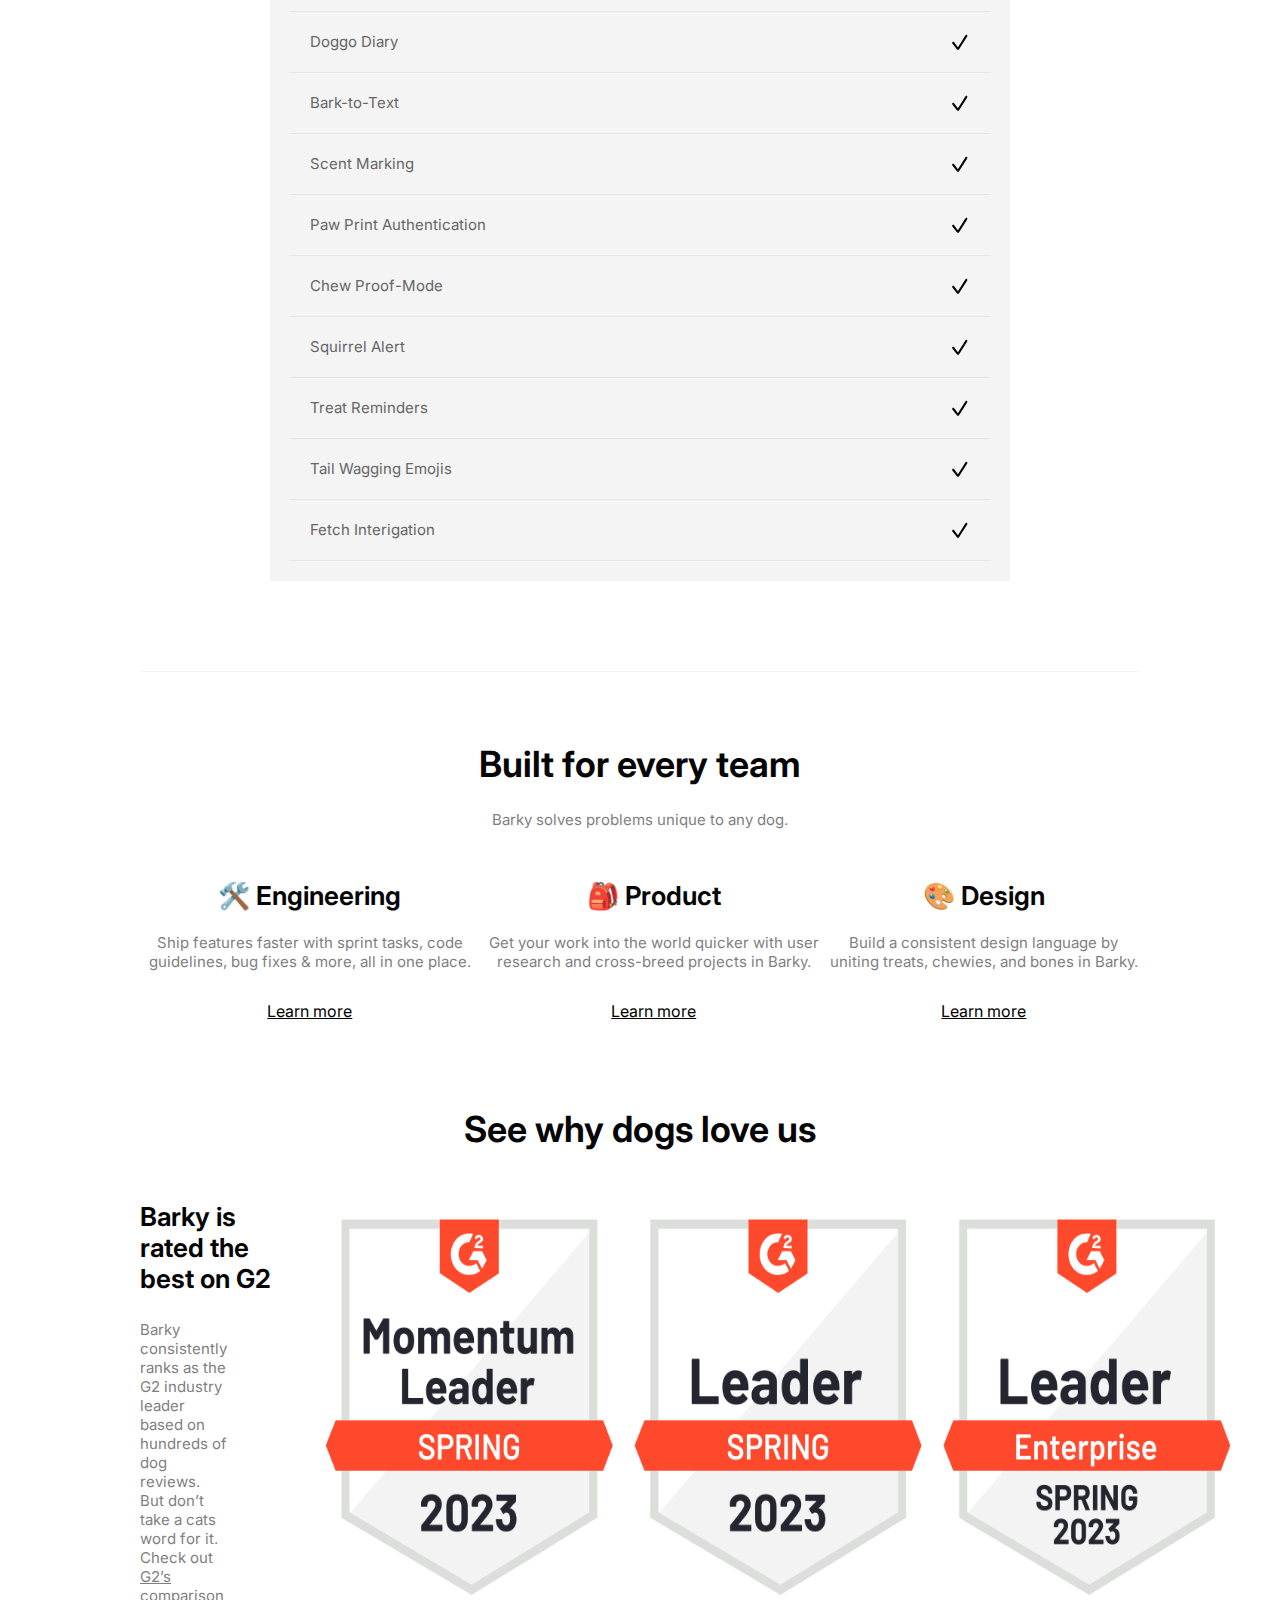
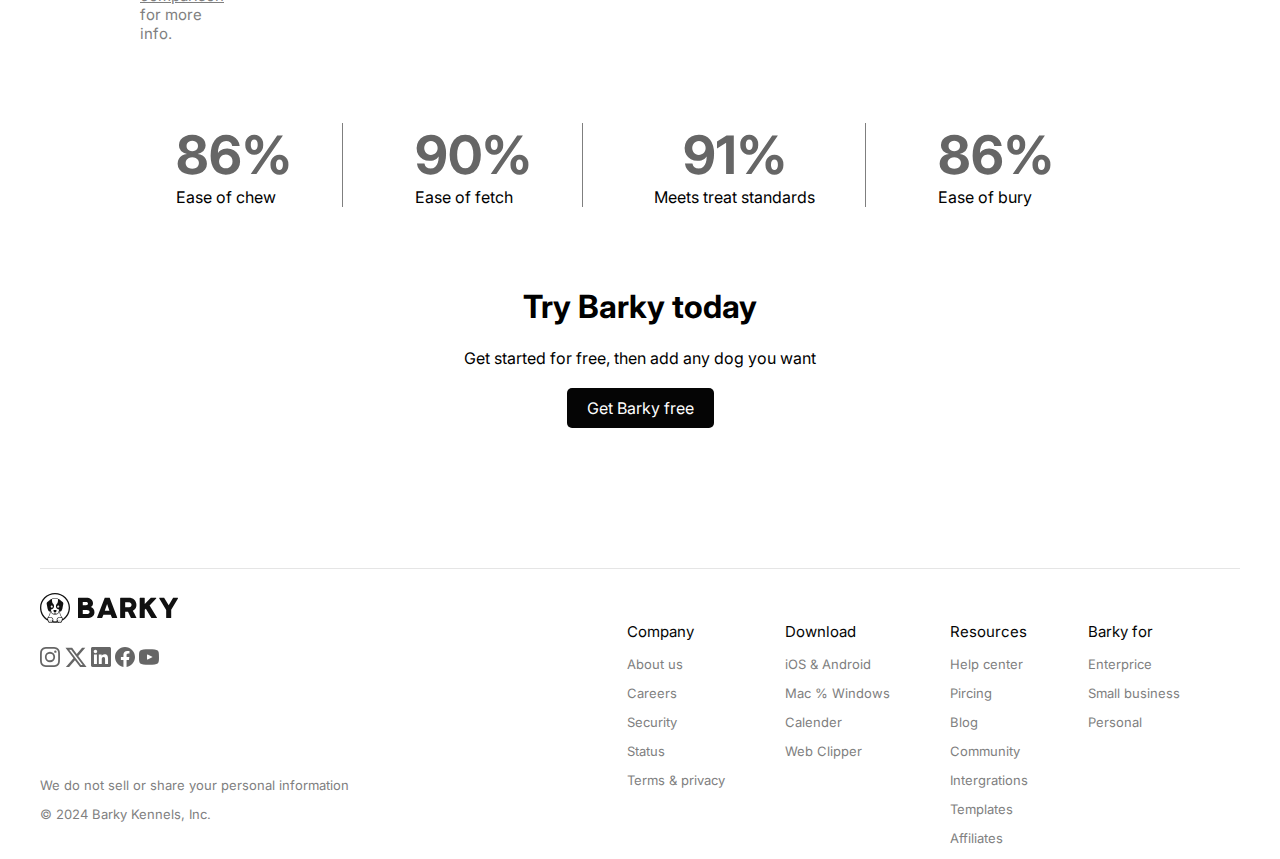
==== commit de468646: "Hemsidan Barky är fin slipad." ====
--- a/index.html
+++ b/index.html
@@ -336,12 +336,12 @@
         <div id="section-6">
             <h1 class="andra-rubrik">See why dogs love us</h1>
             <div class="badges-box">
-                <div>
+                <div class="badges-text">
                     <h3 class="under-rubrik">Barky is rated the best on G2</h3>
                     <p class="grey-paragraph">Barky consistently ranks as the G2 industry leader based on hundreds of
                         dog reviews. But don’t
                         take
-                        a cats word for it. Check out G2’s comparison for more info.</p>
+                        a cats word for it. Check out <span>G2’s comparison</span> for more info.</p>
                 </div>
                 <img src="material/badges.png" alt="">
             </div>
@@ -389,34 +389,34 @@
             <div class="information-links">
                 <div class="column-1">
                     <p id="svart-text">Company</p>
-                    <p>About us</p>
-                    <p>Careers</p>
-                    <p>Security</p>
-                    <p>Status</p>
-                    <p>Terms & privacy</p>
+                    <p class="footer-hover">About us</p>
+                    <p class="footer-hover">Careers</p>
+                    <p class="footer-hover">Security</p>
+                    <p class="footer-hover">Status</p>
+                    <p class="footer-hover">Terms & privacy</p>
                 </div>
                 <div class="column-1">
                     <p id="svart-text">Download</p>
-                    <p>iOS & Android</p>
-                    <p>Mac % Windows</p>
-                    <p>Calender</p>
-                    <p>Web Clipper</p>
+                    <p class="footer-hover">iOS & Android</p>
+                    <p class="footer-hover">Mac % Windows</p>
+                    <p class="footer-hover">Calender</p>
+                    <p class="footer-hover">Web Clipper</p>
                 </div>
                 <div class="column-1">
                     <p id="svart-text">Resources</p>
-                    <p>Help center</p>
-                    <p>Pircing</p>
-                    <p>Blog</p>
-                    <p>Community</p>
-                    <p>Intergrations</p>
-                    <p>Templates</p>
-                    <p>Affiliates</p>
+                    <p class="footer-hover">Help center</p>
+                    <p class="footer-hover">Pircing</p>
+                    <p class="footer-hover">Blog</p>
+                    <p class="footer-hover">Community</p>
+                    <p class="footer-hover">Intergrations</p>
+                    <p class="footer-hover">Templates</p>
+                    <p class="footer-hover">Affiliates</p>
                 </div>
                 <div class="column-1">
                     <p id="svart-text">Barky for</p>
-                    <p>Enterprice</p>
-                    <p>Small business</p>
-                    <p>Personal</p>
+                    <p class="footer-hover">Enterprice</p>
+                    <p class="footer-hover">Small business</p>
+                    <p class="footer-hover">Personal</p>
                 </div>
             </div>
         </div>
--- a/index.css
+++ b/index.css
@@ -93,7 +93,7 @@
     height: 20px;
     width: 20px;
     margin-right: 10px;
-    border: 1px solid #ddd;
+    border: 1px solid #dbdbdb;
     padding: 3px;
 }
 
@@ -133,6 +133,12 @@
 .hamburger {
     width: 20px;
     display: none;
+}
+
+.hamburger:hover {
+    background-color: #f4f4f4;
+    padding: 3px;
+    cursor: pointer;
 }
 
 .right-item {
@@ -233,7 +239,7 @@
 }
 
 #section-3 h3 {
-    color: gray;
+    color: #999999;
     text-align: center;
     font-size: 36px;
     font-weight: 650;
@@ -356,6 +362,10 @@
     width: 100%;
 }
 
+span {
+    text-decoration: underline;
+}
+
 .statistic {
     display: flex;
     justify-content: space-around;
@@ -428,6 +438,11 @@
     font-size: 15px;
 }
 
+.footer-hover:hover {
+    cursor: pointer;
+    text-decoration: underline;
+}
+
 
 
 /* Footer */
@@ -446,4 +461,88 @@
     .hamburger {
         display: block;
     }
+
+    /* Header */
+
+    /* Main */
+
+    body {
+        max-width: 600px;
+    }
+
+    #section-1 {
+        display: flex;
+        flex-direction: column-reverse;
+    }
+
+    .text-1 {
+        max-width: 100%;
+        text-align: center;
+
+    }
+
+    #section-3 {
+        align-items: center;
+        margin-left: 20px;
+        margin-right: 20px;
+
+    }
+
+    #section-3 .paragraph {
+        width: 100%;
+        text-align: center;
+    }
+
+    .text-top {
+        margin-left: 20px;
+        margin-right: 20px;
+    }
+
+    .container {
+        flex-direction: column;
+        margin-left: 20px;
+        margin-right: 20px;
+    }
+
+    .badges-box {
+        flex-direction: column;
+    }
+
+    .badges-text {
+        margin-left: 20px;
+        margin-right: 20px;
+    }
+
+    .statistic {
+        display: flex;
+        flex-direction: column;
+        text-align: center;
+        gap: 50px;
+        justify-content: center;
+    }
+
+
+
+    /* Footer */
+    #section-8 {
+        flex-direction: column;
+        width: 100%;
+    }
+
+    .information-links {
+        flex-wrap: wrap;
+        width: 55%;
+    }
+
+    .footer-text {
+        margin-top: 50px;
+    }
+
+    .logo-column {
+        gap: 15px;
+        margin-top: 100px;
+        margin-left: 30px;
+    }
+
+
 }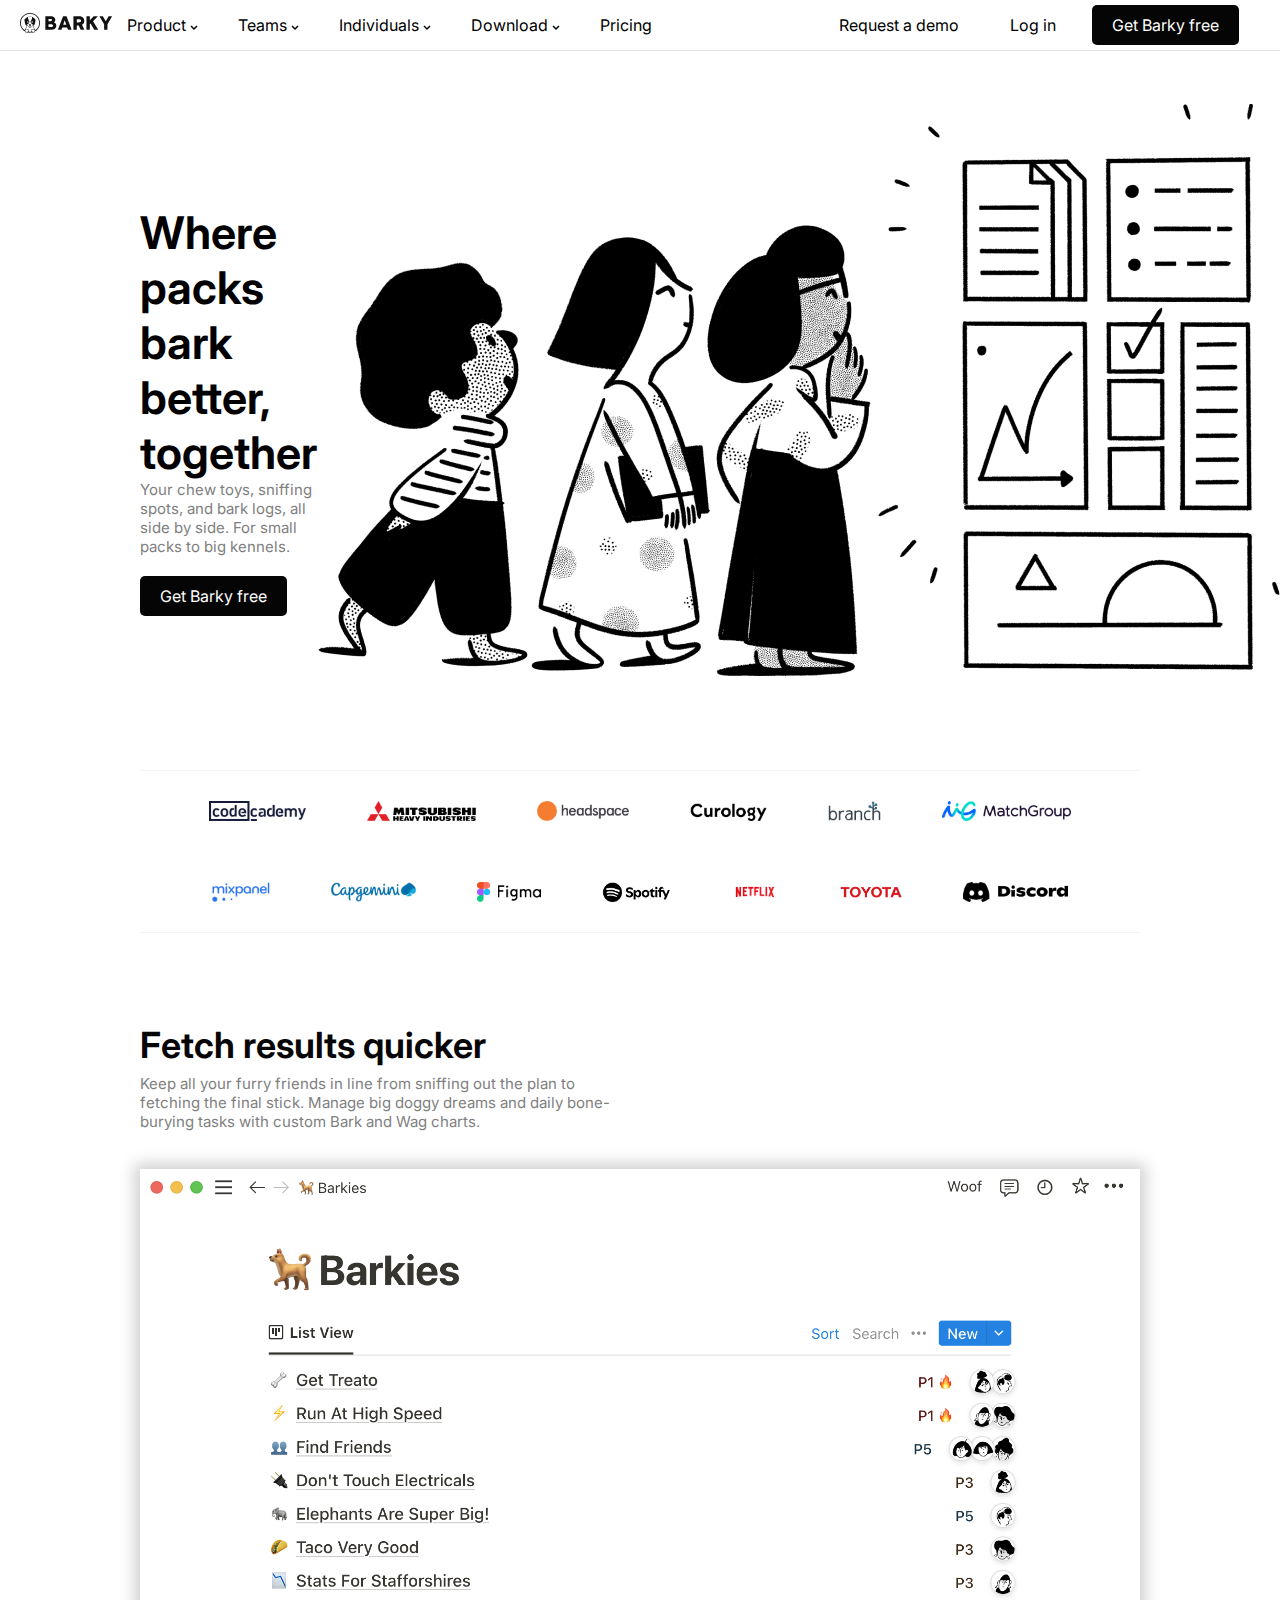
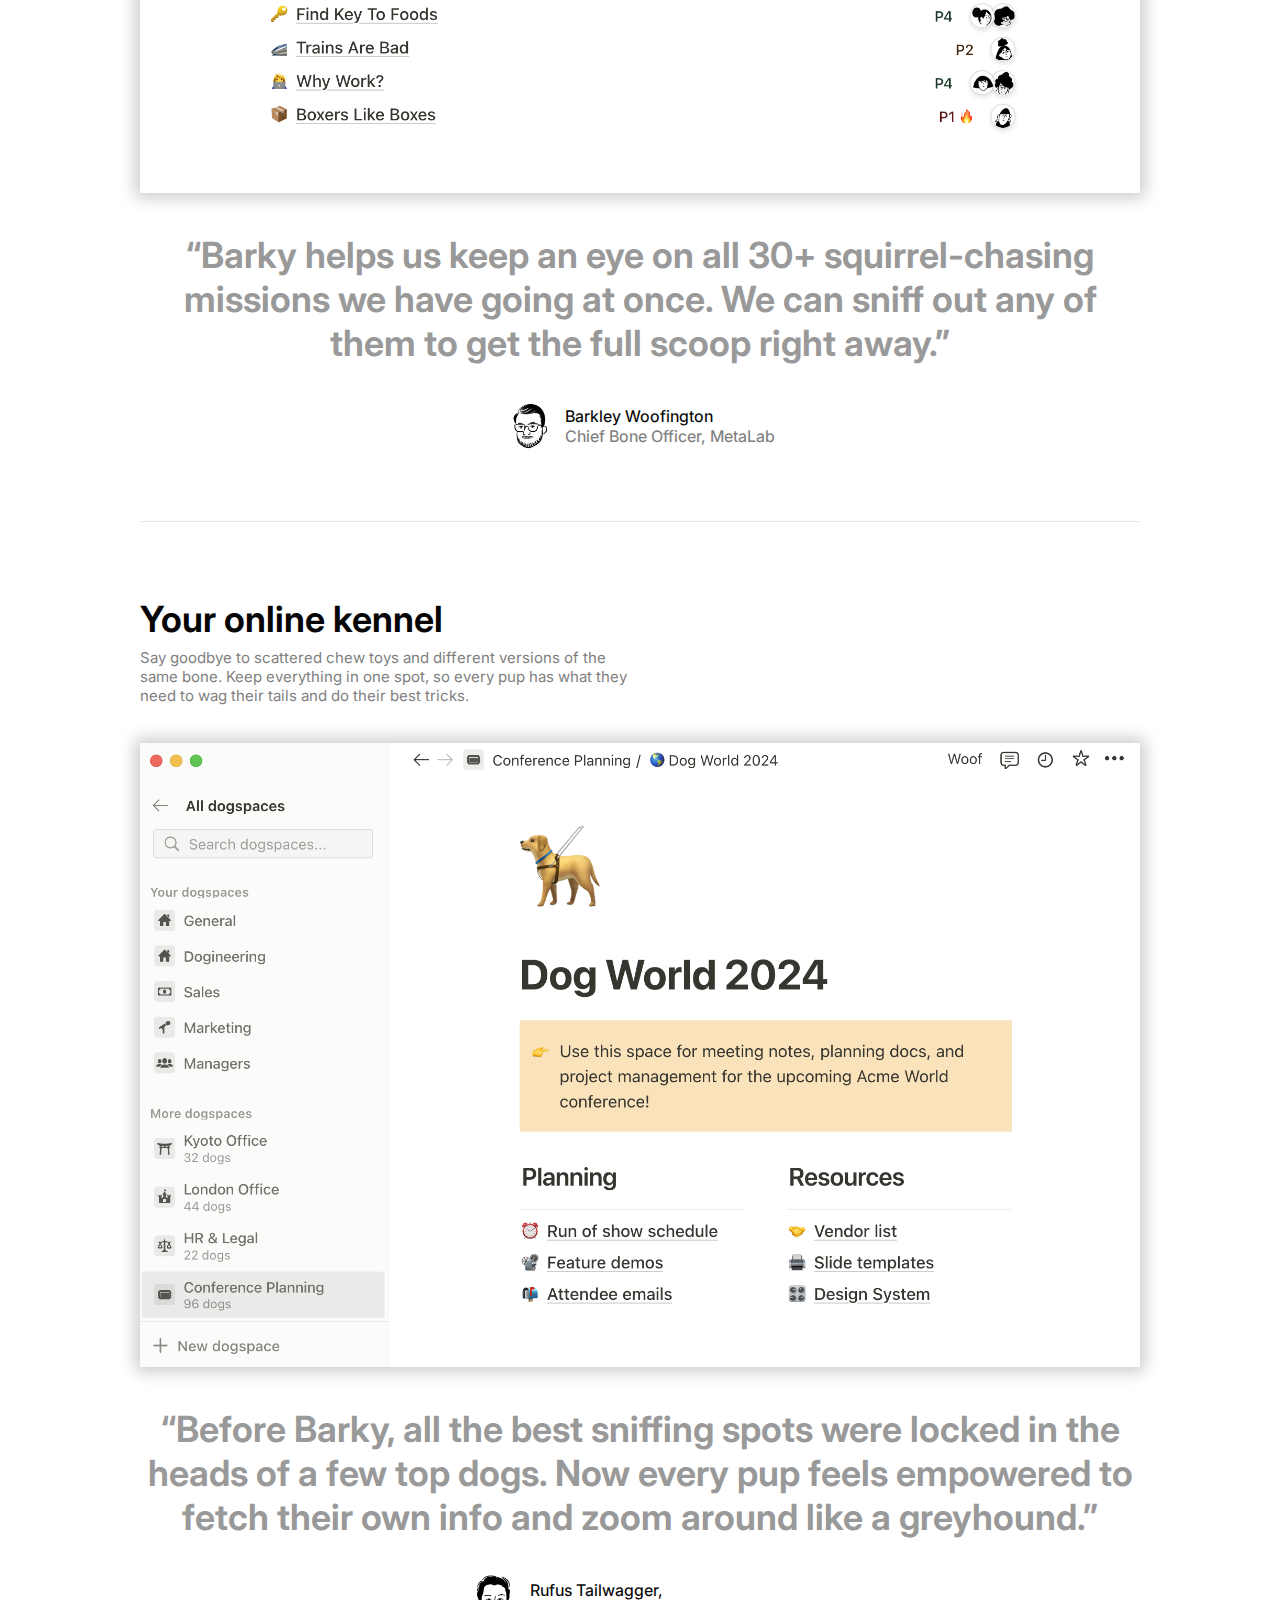
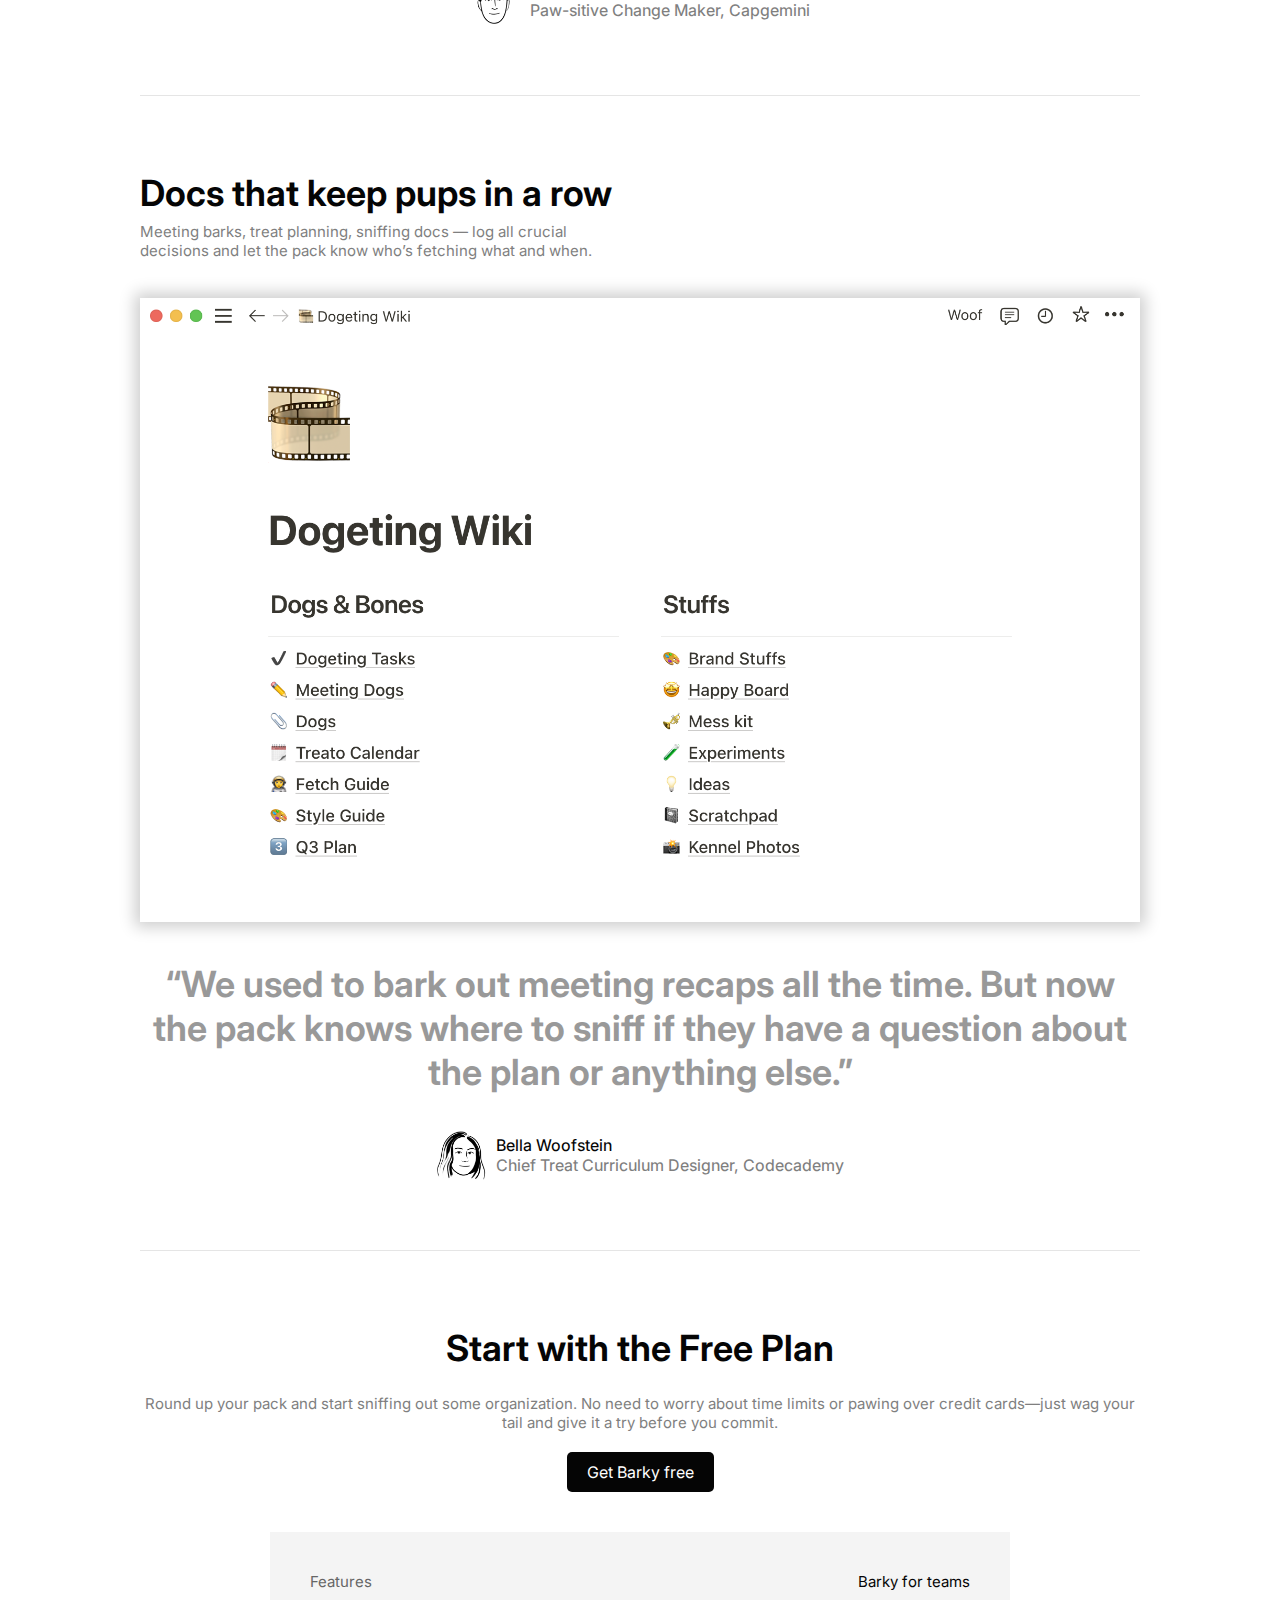
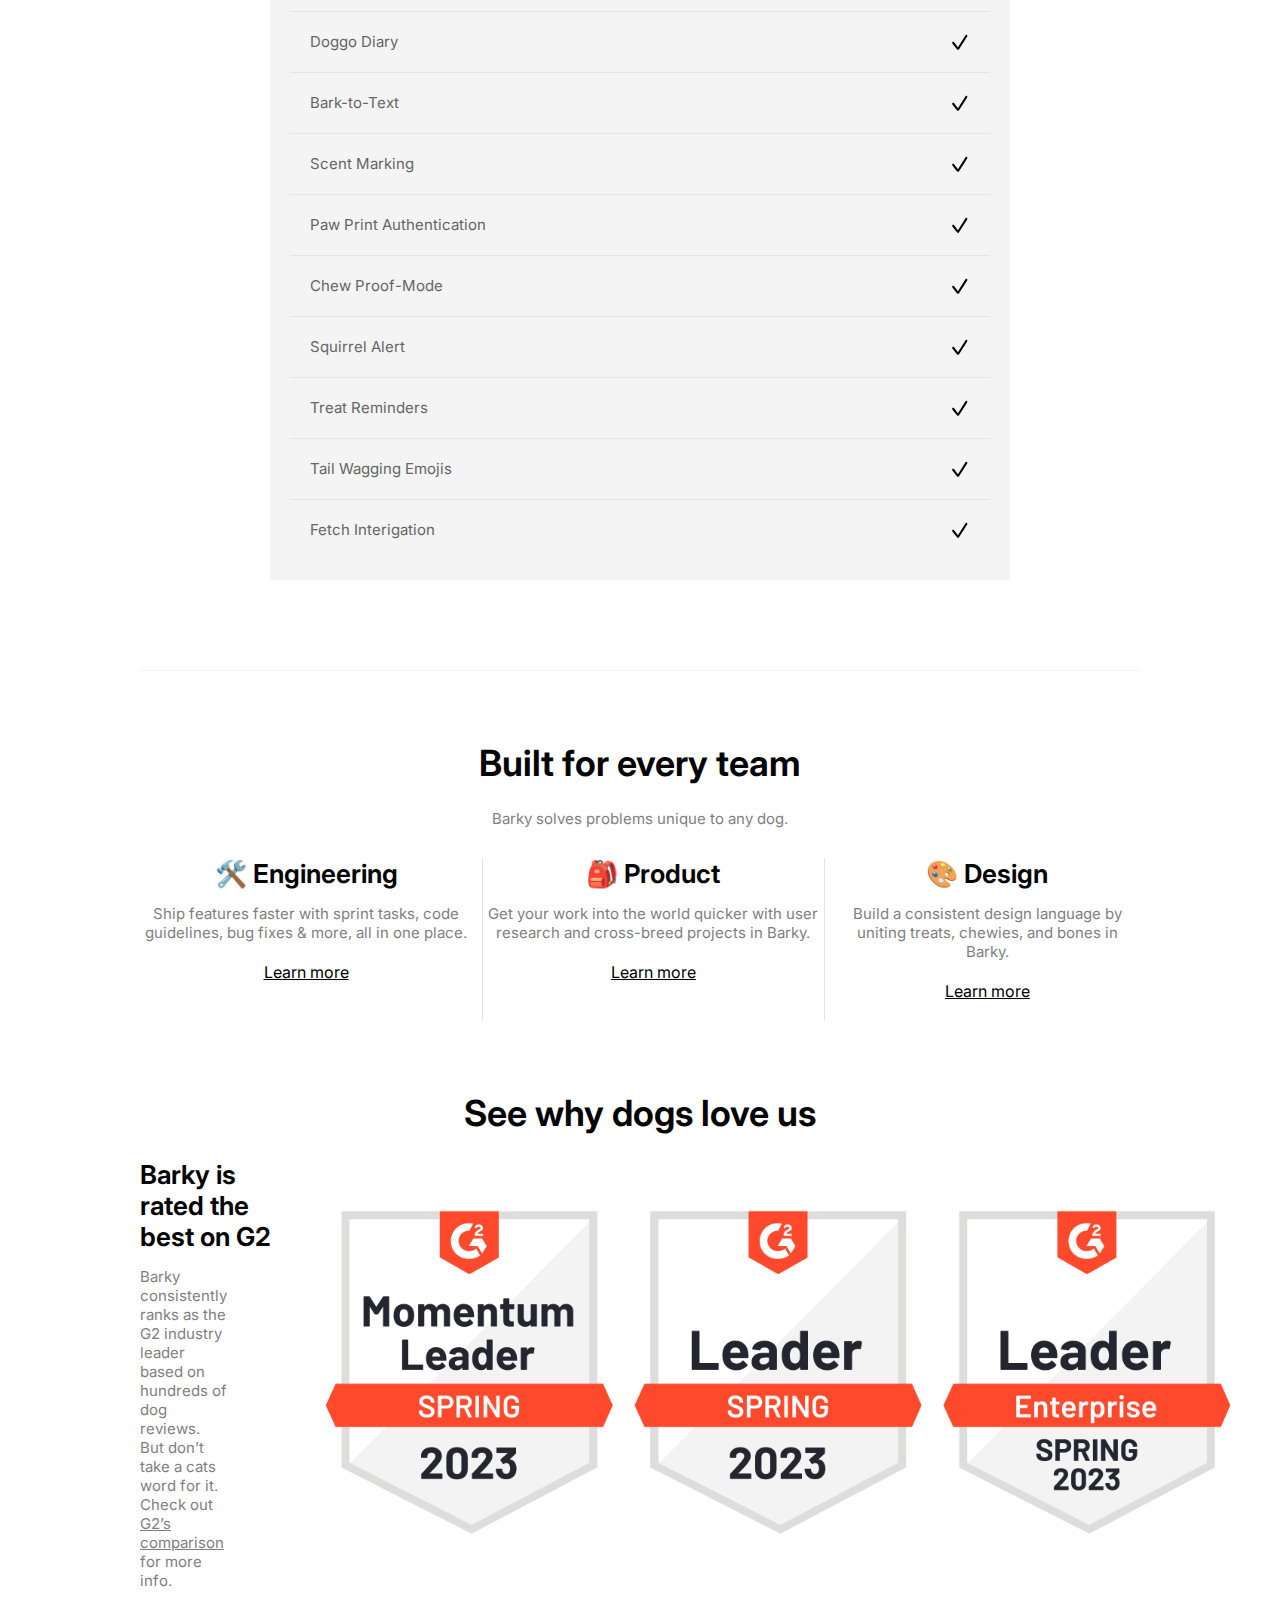
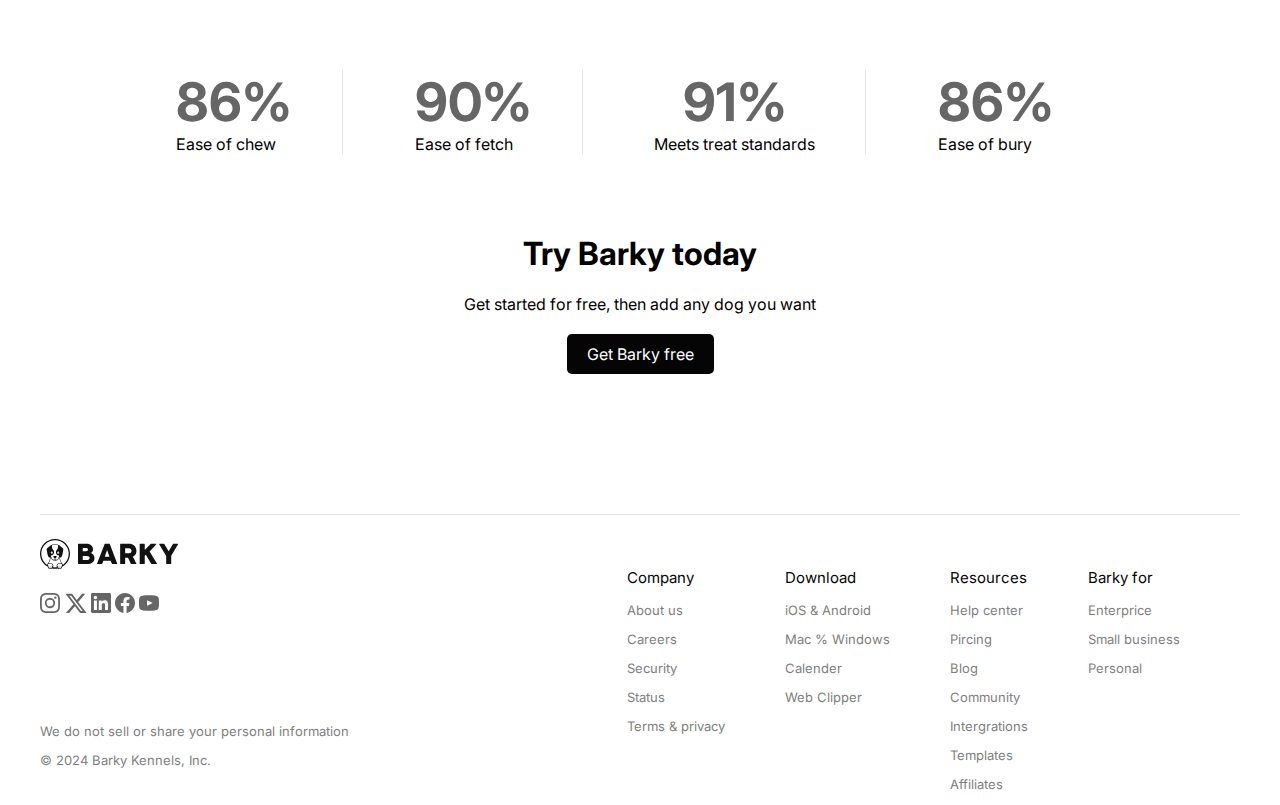
==== commit b37e77de: "Fixade lite detaljer jag hade missat så nu är den klar." ====
--- a/index.html
+++ b/index.html
@@ -157,7 +157,7 @@
                         </div>
                     </div>
                 </div>
-                <div class="right-item">Pircing</div>
+                <div class="right-item">Pricing</div>
             </div>
             <div class="right-menu">
                 <div class="right-item">Request a demo</div>
@@ -299,7 +299,7 @@
                     <p>Tail Wagging Emojis</p>
                     <img src="material/check.svg" alt="">
                 </div>
-                <div class="grey-text">
+                <div class="grey-text" id="no-border">
                     <p>Fetch Interigation</p>
                     <img src="material/check.svg" alt="">
                 </div>
@@ -318,7 +318,7 @@
                     </p>
                     <p class="p-links">Learn more</p>
                 </div>
-                <div>
+                <div class="border-box">
                     <h2 class="under-rubrik">🎒 Product</h2>
                     <p class="grey-paragraph">Get your work into the world quicker with user research and cross-breed
                         projects in Barky.</p>
--- a/index.css
+++ b/index.css
@@ -34,8 +34,8 @@
     display: flex;
     justify-content: space-between;
     align-items: center;
-    padding: 10px 20px;
-    border-bottom: 1px solid #f4f4f4;
+    padding: 5px 20px;
+    border-bottom: 1px solid #e5e5e5;
     position: fixed;
     top: 0;
     right: 0;
@@ -125,9 +125,19 @@
 
 .right-menu {
     display: flex;
-    gap: 20px;
+    gap: 21px;
     align-items: center;
     margin-left: auto;
+}
+
+.right-item {
+    padding: 10px 15px;
+}
+
+.right-item:hover {
+    background-color: #f4f4f4;
+    margin: 3px;
+    border-radius: 3px;
 }
 
 .hamburger {
@@ -319,6 +329,10 @@
     font-size: 15px;
 }
 
+#no-border {
+    border-style: none;
+}
+
 #section-5 {
     text-align: center;
     margin-top: 70px;
@@ -327,10 +341,30 @@
 
 .p-links {
     text-decoration: underline;
+    margin: 0;
+}
+
+.p-links:hover {
+    cursor: pointer;
+    color: rgb(51, 51, 169);
+}
+
+.border-box {
+    border-left: 1px solid #e5e5e5;
+    border-right: 1px solid #e5e5e5;
 }
 
 .container {
     display: flex;
+    gap: 10px;
+}
+
+.container p {
+    margin-bottom: 20px;
+}
+
+.under-rubrik {
+    margin: 0;
 }
 
 #section-6 h1 {
@@ -351,11 +385,16 @@
 }
 
 .procent-border {
-    border-right: #7f7f7f 1px solid;
+    border-right: #e5e5e5 1px solid;
 }
 
 .badges-box {
     display: flex;
+    align-items: center;
+}
+
+.badges-box h3 {
+    margin-bottom: 15px;
 }
 
 .badges-box img {
@@ -462,12 +501,22 @@
         display: block;
     }
 
+    .navbar {
+        position: static;
+        border-style: none;
+    }
+
     /* Header */
 
     /* Main */
 
     body {
         max-width: 600px;
+    }
+
+    main {
+        margin-left: 20px;
+        margin-right: 20px;
     }
 
     #section-1 {
@@ -485,7 +534,10 @@
         align-items: center;
         margin-left: 20px;
         margin-right: 20px;
-
+    }
+
+    #section-3 h3 {
+        font-size: 26px;
     }
 
     #section-3 .paragraph {
@@ -504,13 +556,22 @@
         margin-right: 20px;
     }
 
+    .border-box {
+        border-style: none;
+    }
+
     .badges-box {
         flex-direction: column;
+        align-items: center;
     }
 
     .badges-text {
         margin-left: 20px;
         margin-right: 20px;
+    }
+
+    #section-6 p {
+        padding-right: 0;
     }
 
     .statistic {
@@ -521,6 +582,15 @@
         justify-content: center;
     }
 
+    .statistic h1 {
+        padding-right: 0;
+    }
+
+
+    .procent-border {
+        border-style: none;
+    }
+
 
 
     /* Footer */
@@ -531,11 +601,11 @@
 
     .information-links {
         flex-wrap: wrap;
-        width: 55%;
+        width: 60%;
     }
 
     .footer-text {
-        margin-top: 50px;
+        margin-top: 0;
     }
 
     .logo-column {
